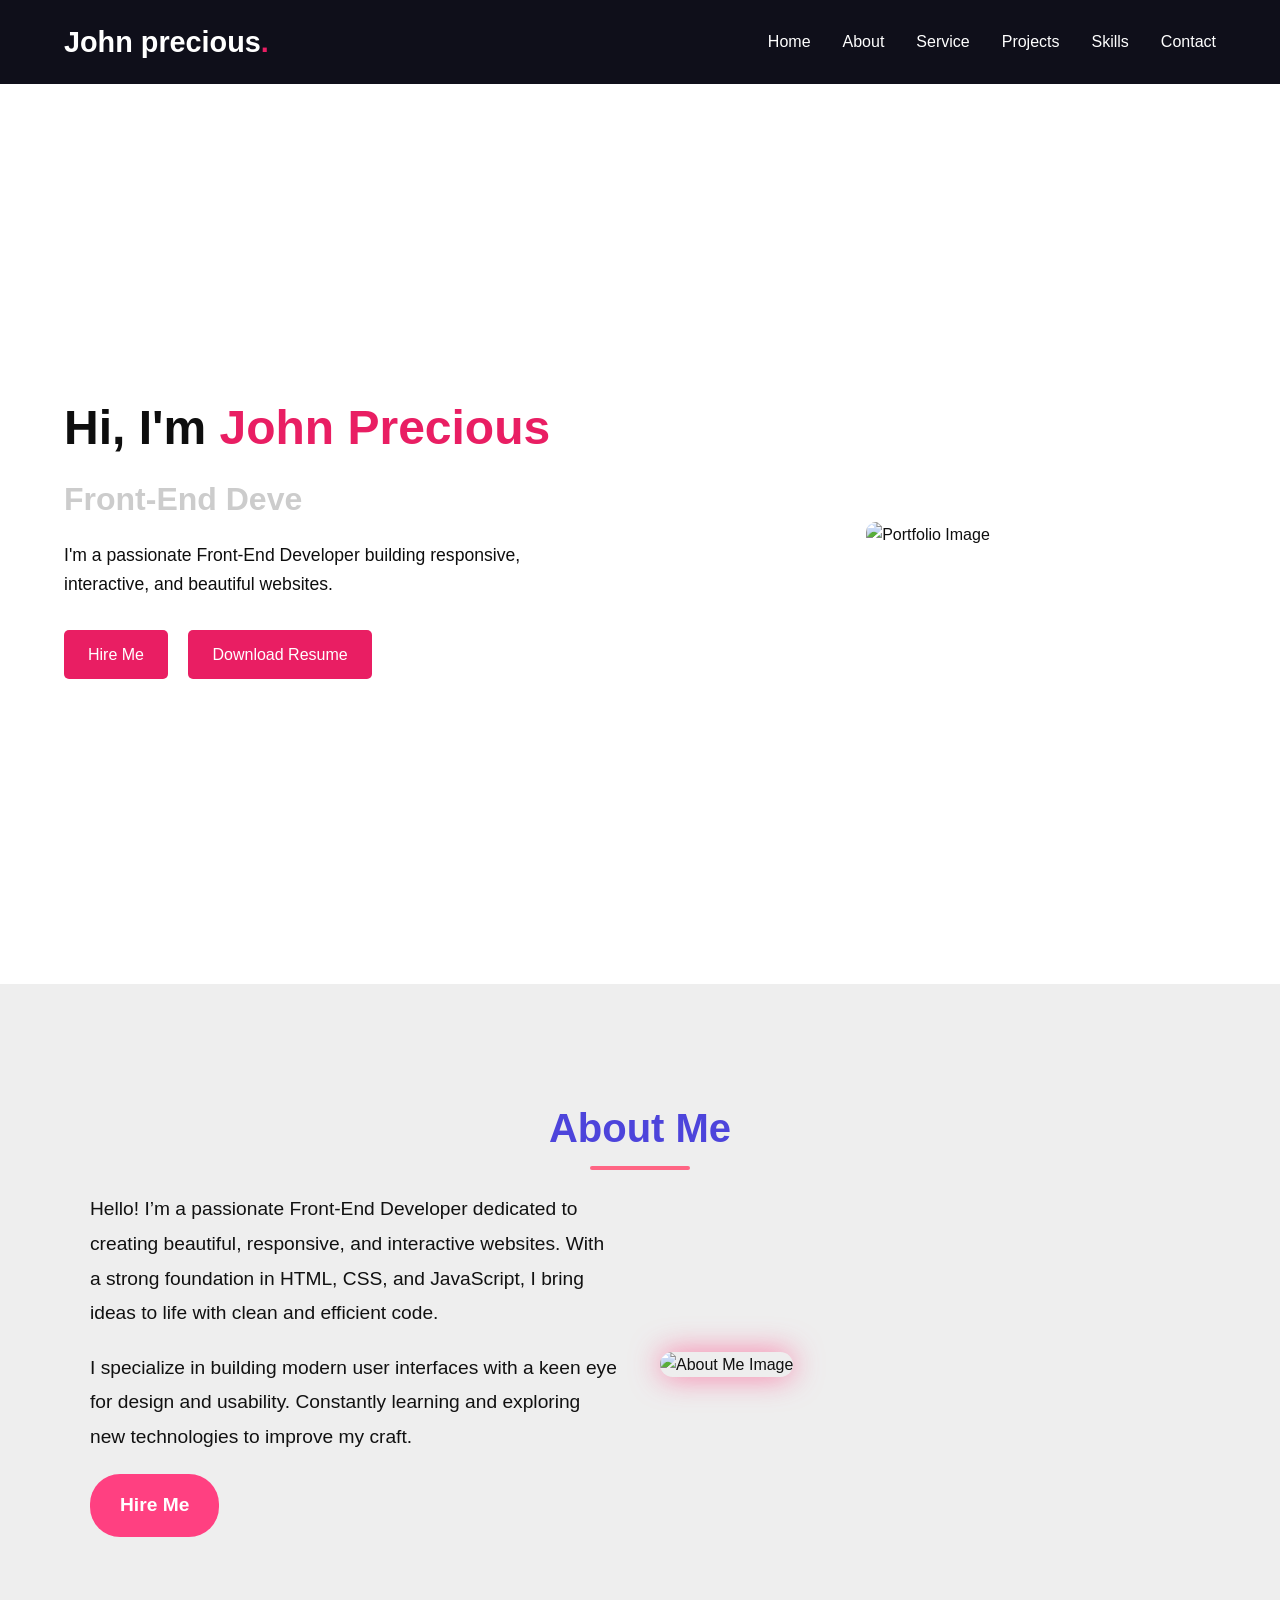
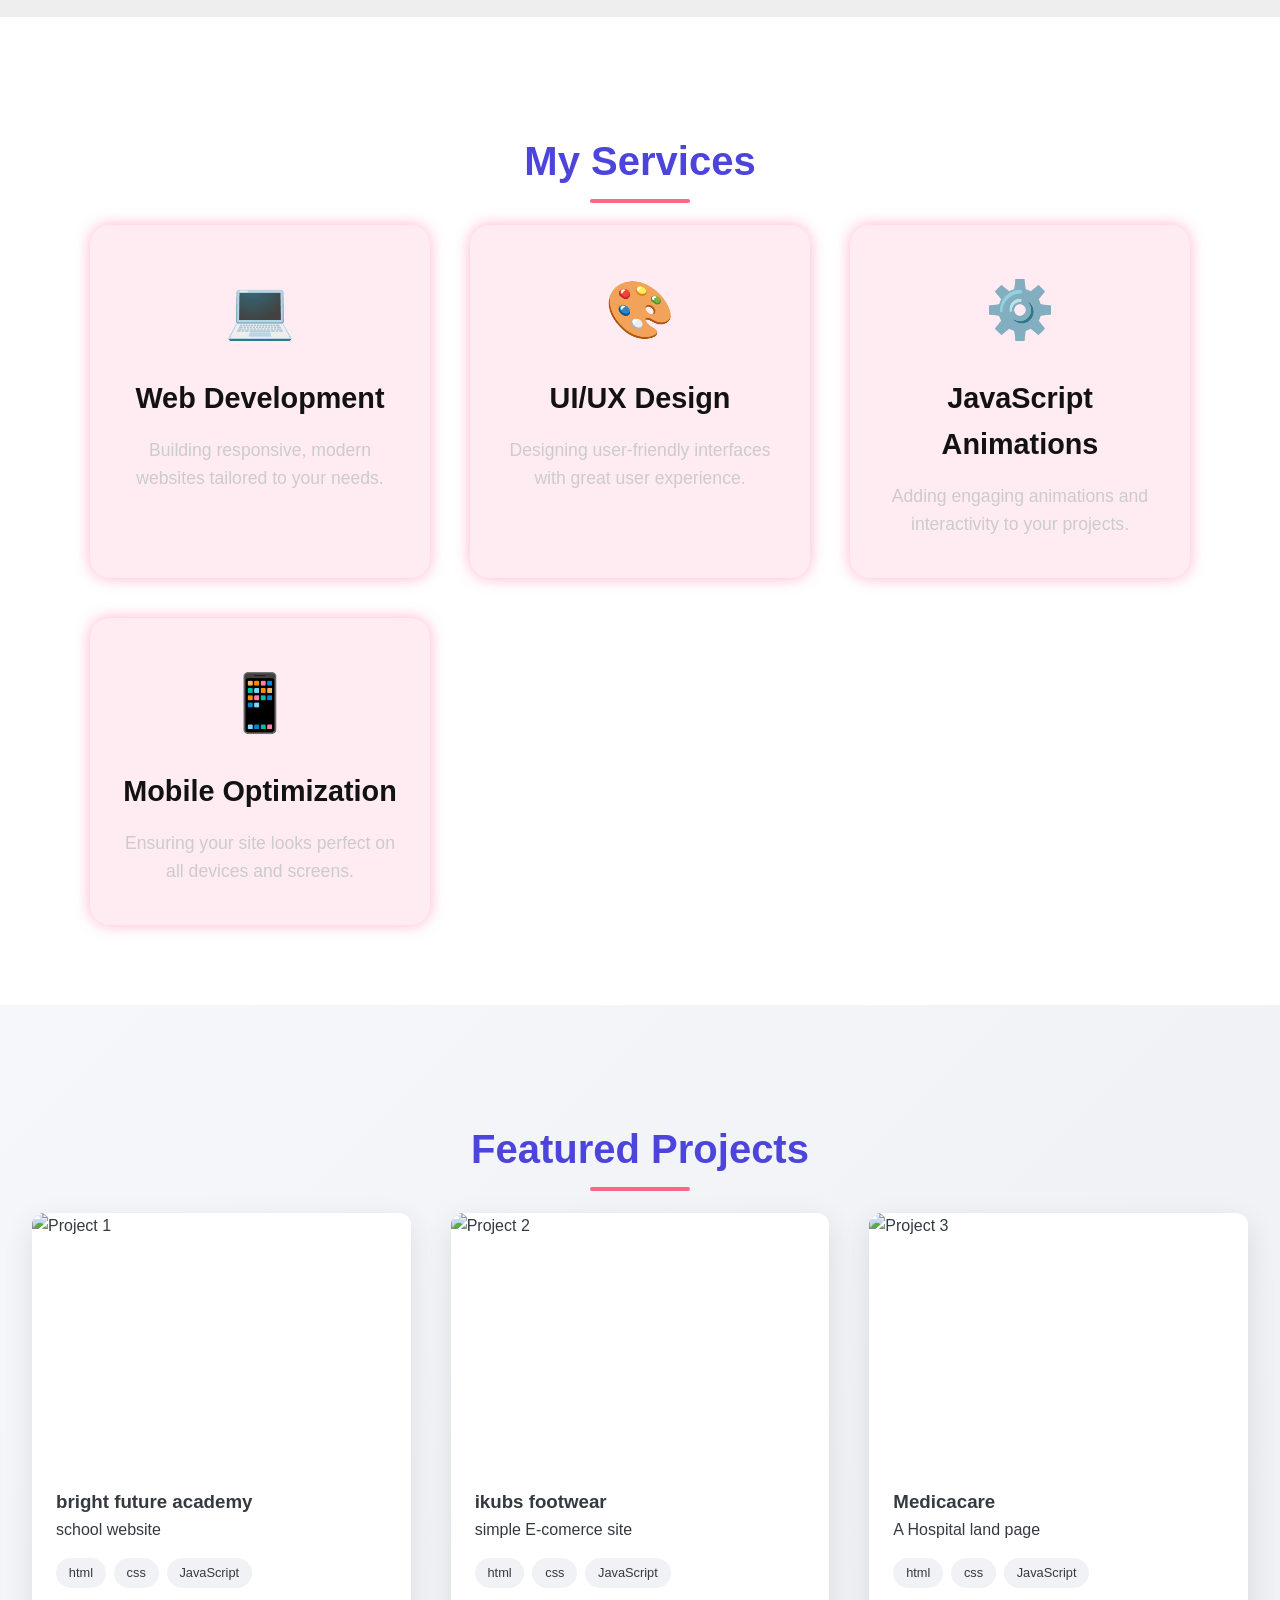
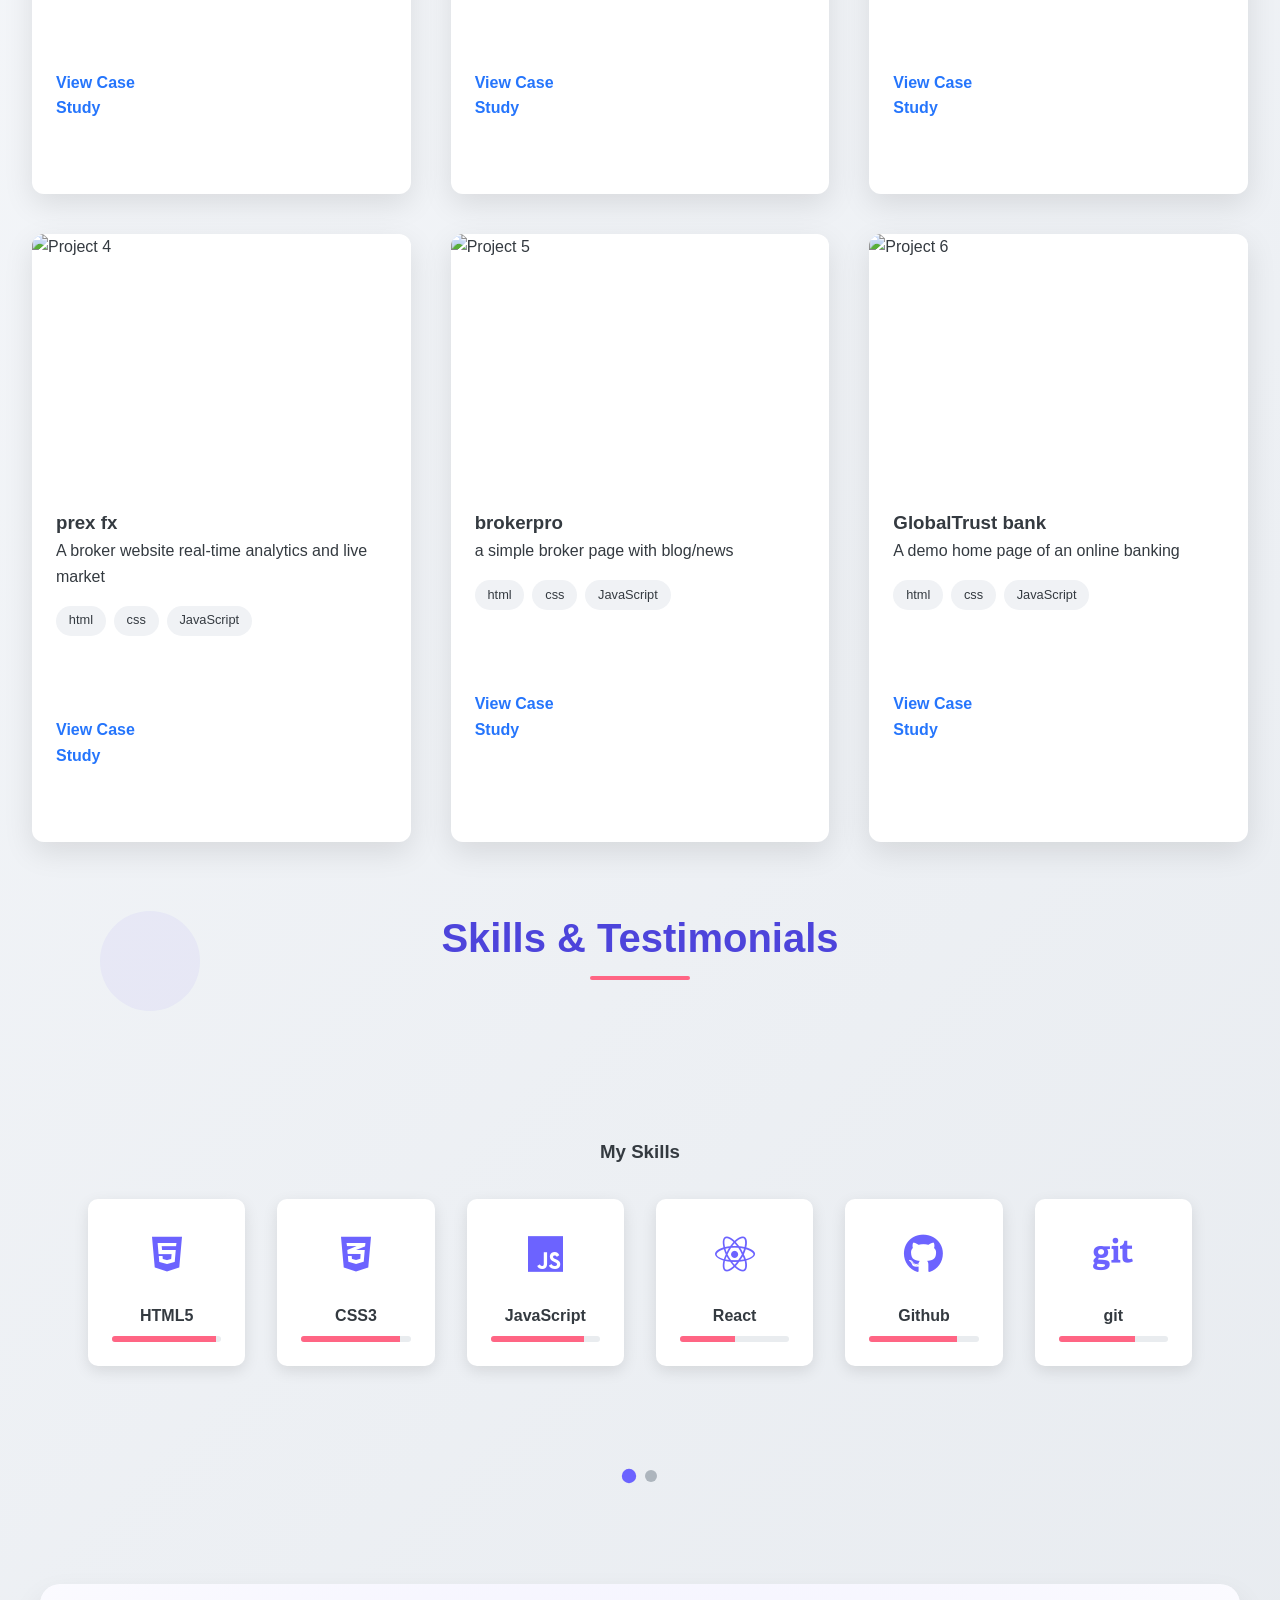
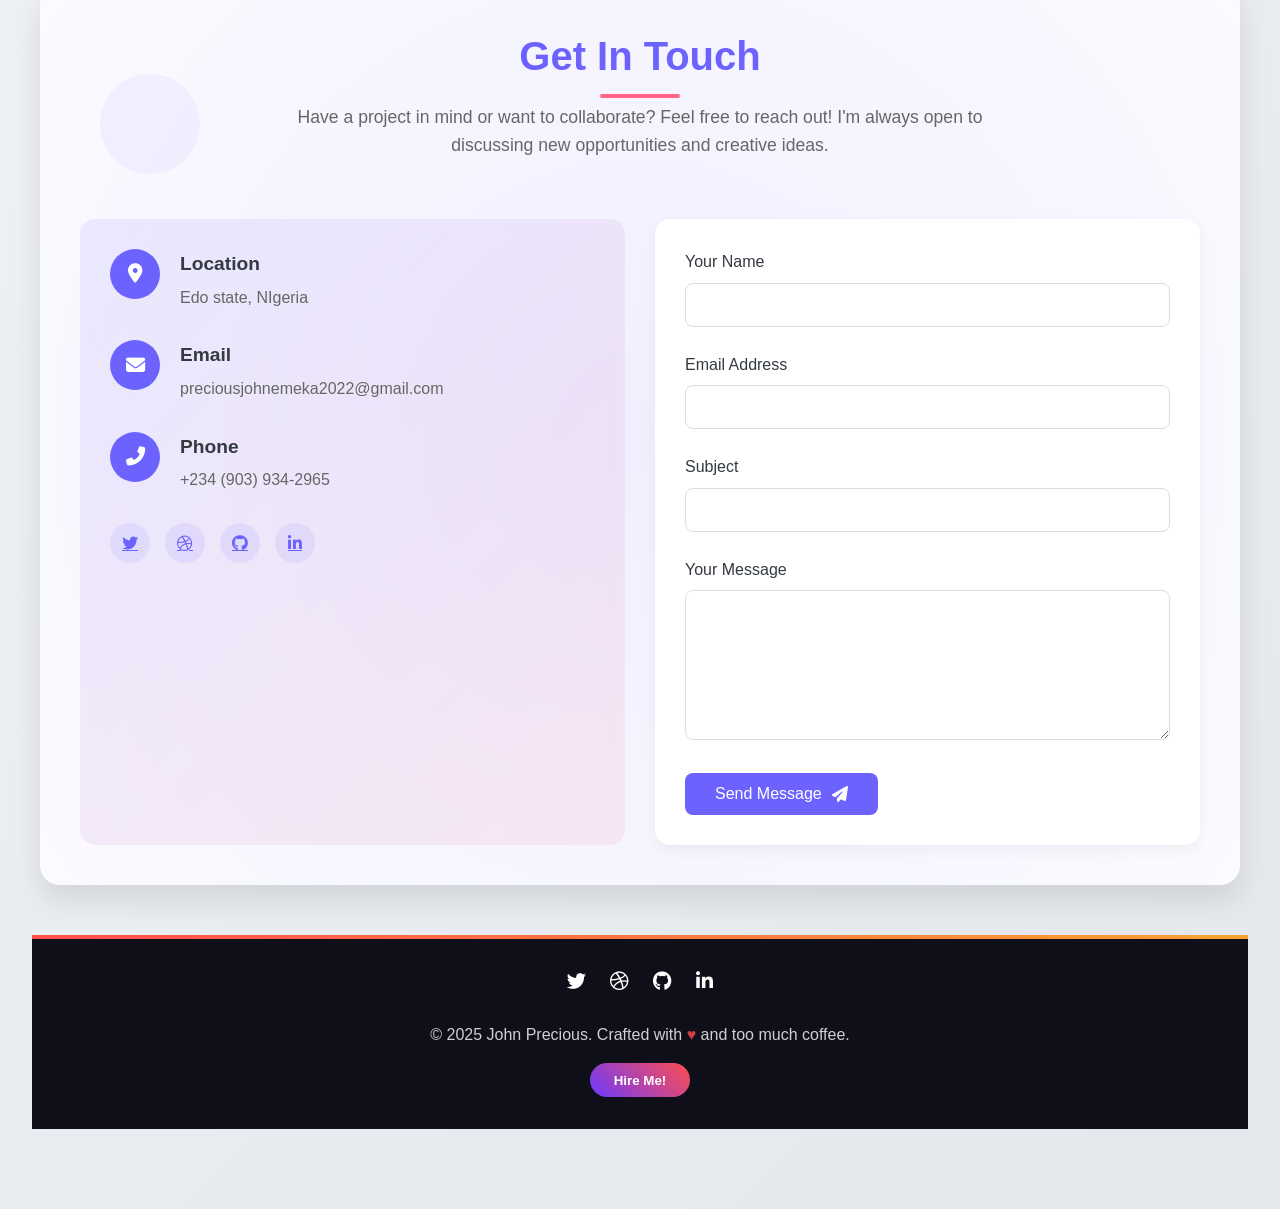
==== index.html @ 586becea "Changed the image" ====
<!DOCTYPE html>
<html lang="en">
<head>
    <script async src="https://pagead2.googlesyndication.com/pagead/js/adsbygoogle.js?client=ca-pub-4440878126579014"
     crossorigin="anonymous"></script>
    <meta charset="UTF-8">
    <meta name="viewport" content="width=device-width, initial-scale=1.0">
    <title>john precious</title>
    <link rel="stylesheet" href="style.css">
    <link
      rel="stylesheet"
      href="https://cdnjs.cloudflare.com/ajax/libs/font-awesome/6.4.0/css/all.min.css"/>
      
</head>
<body>
    <header>
  <nav class="navbar">
    <div class="logo">John precious<span>.</span></div>
    <ul class="nav-links" id="navLinks">
      <li><a href="#home">Home</a></li>
      <li><a href="#about">About</a></li>
      <li><a href="#services">Service</a></li>
      <li><a href="#project">Projects</a></li>
      <li><a href="#skills-testimonials">Skills</a></li>
      <li><a href="#contact-section">Contact</a></li>
    </ul>
    <div class="hamburger" onclick="toggleMenu()">
      <span></span><span></span><span></span>
    </div>
  </nav>

</header>
  
<!--home section-->
<section class="home" id="home">
    <div class="home-content">
      <h1>Hi, I'm <span>John Precious</span></h1>
      <h2><span id="typed-text"></span></h2>
      <p>
        I'm a passionate Front-End Developer building responsive, interactive, and beautiful websites.
      </p>
      <div class="home-buttons">
        <a href="#contact" class="btn">Hire Me</a>
        <a href="resume.pdf" class="btn" download>Download Resume</a>
      </div>
    </div>
    <div class="home-image">
      <img src="https://www.istockphoto.com/photo/computers-installing-the-new-program-gm1187065271-335167712?utm_source=unsplash&utm_medium=affiliate&utm_campaign=adp_photos_sponsored&utm_content=https%3A%2F%2Funsplash.com%2Fphotos%2Fturned-on-laptop-computer-BMnhuwFYr7w&utm_term=business%3A%3A%3A%3Af40fd080-d01a-487d-af5c-f2902a5270a2" alt="Portfolio Image">
    </div>
  </section>
  
<!--About section-->
<section id="about" class="about-section">
    <div class="container">
      <h2 class="section-title">About Me</h2>
      <div class="about-content">
        <div class="about-text">
          <p>
            Hello! I’m a passionate Front-End Developer dedicated to creating beautiful, responsive, and interactive websites. With a strong foundation in HTML, CSS, and JavaScript, I bring ideas to life with clean and efficient code.
          </p>
          <p>
            I specialize in building modern user interfaces with a keen eye for design and usability. Constantly learning and exploring new technologies to improve my craft.
          </p>
          <a href="#contact-section" class="btn btn-primary">Hire Me</a>
        </div>
        <div class="about-image">
          <img src="https://th.bing.com/th/id/OIP.d1aGcWWIAWfekBFDZ6SSvgHaE8?w=241&h=180&c=7&r=0&o=7&pid=1.7&rm=3" alt="About Me Image" />
        </div>
      </div>
    </div>
  </section>

  <!--service section-->
  <section id="services" class="services-section">
    <div class="container">
      <h2 class="section-title">My Services</h2>
      <div class="services-grid">
        <div class="service-card">
          <div class="service-icon">💻</div>
          <h3>Web Development</h3>
          <p>Building responsive, modern websites tailored to your needs.</p>
        </div>
        <div class="service-card">
          <div class="service-icon">🎨</div>
          <h3>UI/UX Design</h3>
          <p>Designing user-friendly interfaces with great user experience.</p>
        </div>
        <div class="service-card">
          <div class="service-icon">⚙️</div>
          <h3>JavaScript Animations</h3>
          <p>Adding engaging animations and interactivity to your projects.</p>
        </div>
        <div class="service-card">
          <div class="service-icon">📱</div>
          <h3>Mobile Optimization</h3>
          <p>Ensuring your site looks perfect on all devices and screens.</p>
        </div>
      </div>
    </div>
  </section>
  

  <!--projects section-->
  <section class="projects-section" id="project">
    <h2 class="section-title">Featured Projects</h2>
    <div class="projects-grid">
      
      <!-- Project 1 -->
      <div class="project-card">
        <div class="project-media">
          <video class="project-video" autoplay loop muted playsinline>
            <source src="" type="video/mp4">
          </video>
          <img class="project-image" src="../port build/prechy1.jpeg" alt="Project 1">
        </div>
        <div class="project-info">
          <h3>bright future academy</h3>
          <p class="project-description">school website</p>
          <div class="project-tags">
            <span>html</span>
            <span>css</span>
            <span>JavaScript</span>
          </div>
          <a href="https://brightfu.netlify.app/" class="project-link" aria-label="View Interactive Dashboard project">
            <span>View Case Study</span>
            <svg><!-- arrow icon --></svg>
          </a>
        </div>
      </div>
      
      <!-- Project 2 -->
      <div class="project-card">
        <div class="project-media">
          <video class="project-video" autoplay loop muted playsinline>
            <source src="" type="video/mp4">
          </video>
          <img class="project-image" src="../port build/prechy2.jpeg" alt="Project 2">
        </div>
        <div class="project-info">
          <h3>ikubs footwear</h3>
          <p class="project-description">simple E-comerce site</p>
          <div class="project-tags">
            <span>html</span>
            <span>css</span>
            <span>JavaScript</span>
          </div>
          <a href="https://ikubs.netlify.app/" class="project-link" aria-label="View Interactive Dashboard project">
            <span>View Case Study</span>
            <svg><!-- arrow icon --></svg>
          </a>
        </div>
            </div>
      

             <!-- Project 3 -->
      <div class="project-card">
        <div class="project-media">
          <video class="project-video" autoplay loop muted playsinline>
            <source src="" type="video/mp4">
          </video>
          <img class="project-image" src="../port build/prechy3.jpeg" alt="Project 3">
        </div>
        <div class="project-info">
          <h3>Medicacare</h3>
          <p class="project-description">A Hospital land page</p>
          <div class="project-tags">
            <span>html</span>
            <span>css</span>
            <span>JavaScript</span>
          </div>
          <a href="https://medicacar.netlify.app/" class="project-link" aria-label="View Interactive Dashboard project">
            <span>View Case Study</span>
            <svg><!-- arrow icon --></svg>
          </a>
        </div>
      </div>

       <!-- Project 4 -->
       <div class="project-card">
        <div class="project-media">
          <video class="project-video" autoplay loop muted playsinline>
            <source src="" type="video/mp4">
          </video>
          <img class="project-image" src="../port build/prechy4.jpeg" alt="Project 4">
        </div>
        <div class="project-info">
          <h3>prex fx</h3>
          <p class="project-description">A broker website real-time analytics and live market</p>
          <div class="project-tags">
            <span>html</span>
            <span>css</span>
            <span>JavaScript</span>
          </div>
          <a href="https://brilliant-cuchufli-9e2c0d.netlify.app/" class="project-link" aria-label="View Interactive Dashboard project">
            <span>View Case Study</span>
            <svg><!-- arrow icon --></svg>
          </a>
        </div>
      </div>
      
       <!-- Project 5 -->
       <div class="project-card">
        <div class="project-media">
          <video class="project-video" autoplay loop muted playsinline>
            <source src="" type="video/mp4">
          </video>
          <img class="project-image" src="../port build/prechy5.jpeg" alt="Project 5">
        </div>
        <div class="project-info">
          <h3>brokerpro</h3>
          <p class="project-description">a simple broker page with blog/news</p>
          <div class="project-tags">
            <span>html</span>
            <span>css</span>
            <span>JavaScript</span>
          </div>
          <a href="https://brokerpro.netlify.app/" class="project-link" aria-label="View Interactive Dashboard project">
            <span>View Case Study</span>
            <svg><!-- arrow icon --></svg>
          </a>
        </div>
      </div>
      
       <!-- Project 6 -->
       <div class="project-card">
        <div class="project-media">
          <video class="project-video" autoplay loop muted playsinline>
            <source src="" type="video/mp4">
          </video>
          <img class="project-image" src="../port build/prechy6.jpeg "alt="Project 6">
        </div>
        <div class="project-info">
          <h3>GlobalTrust bank</h3>
          <p class="project-description">A demo home page of an online banking</p>
          <div class="project-tags">
            <span>html</span>
            <span>css</span>
            <span>JavaScript</span>
          </div>
          <a href="https://venerable-kringle-27aba1.netlify.app/" class="project-link" aria-label="View Interactive Dashboard project">
            <span>View Case Study</span>
            <svg><!-- arrow icon --></svg>
          </a>
        </div>
      </div>
      
    </div>
    

    <!--skills/ testimonies section-->
    <section class="skills-testimonials" id="skills-testimonials">
      <div class="floating-element circle" style="top: 10%; left: 5%;"></div>
      <h2 class="section-title">Skills & Testimonials</h2>

      <div class="carousel-container">
        <div class="carousel-track">
          <!-- Skills Slide -->
          <div class="carousel-slide skills-slide">
            <h3>My Skills</h3>
            <div class="skills-grid">
              <div class="skill-item">
                <div class="skill-icon">
                  <i class="fab fa-html5"></i>
                </div>
                <h4 class="skill-name">HTML5</h4>
                <div class="skill-level">
                  <div class="skill-progress" data-level="95"></div>
                </div>
              </div>

              <div class="skill-item">
                <div class="skill-icon">
                  <i class="fab fa-css3-alt"></i>
                </div>
                <h4 class="skill-name">CSS3</h4>
                <div class="skill-level">
                  <div class="skill-progress" data-level="90"></div>
                </div>
              </div>

              <div class="skill-item">
                <div class="skill-icon">
                  <i class="fab fa-js"></i>
                </div>
                <h4 class="skill-name">JavaScript</h4>
                <div class="skill-level">
                  <div class="skill-progress" data-level="85"></div>
                </div>
              </div>


              <div class="skill-item">
                <div class="skill-icon">
                  <i class="fab fa-react"></i>
                </div>
                <h4 class="skill-name">React</h4>
                <div class="skill-level">
                  <div class="skill-progress" data-level="50"></div>
                </div>
              </div>

              <div class="skill-item">
                <div class="skill-icon">
                  <i class="fab fa-github"></i>
                </div>
                <h4 class="skill-name">Github</h4>
                <div class="skill-level">
                  <div class="skill-progress" data-level="80"></div>
                </div>
              </div>


              <div class="skill-item">
                <div class="skill-icon">
                  <i class="fab fa-git"></i>
                </div>
                <h4 class="skill-name">git</h4>
                <div class="skill-level">
                  <div class="skill-progress" data-level="70"></div>
                </div>
              </div>
            </div>
          </div>

          <!-- Testimonials Slide -->
          <div class="carousel-slide testimonials-slide">
            <h3>Client Testimonials</h3>
            <div class="testimonials-container">
              <div class="testimonial active">
                <div class="testimonial-rating">
                  <i class="fas fa-star"></i>
                  <i class="fas fa-star"></i>
                  <i class="fas fa-star"></i>
                  <i class="fas fa-star"></i>
                  <i class="fas fa-star"></i>
                </div>
                <p class="testimonial-text">
                  "Working with this developer was an absolute pleasure. They
                  delivered our project ahead of schedule and the quality
                  exceeded our expectations. Their attention to detail and
                  problem-solving skills are truly exceptional."
                </p>
                <div class="testimonial-author">
                  <img
                    src="https://randomuser.me/api/portraits/women/44.jpg"
                    alt="Sarah Johnson"
                    class="author-avatar"
                  />
                  <div class="author-info">
                    <h4>Sarah Johnson</h4>
                    <p>CEO, TechSolutions Inc.</p>
                  </div>
                </div>
              </div>

              <div class="testimonial">
                <div class="testimonial-rating">
                  <i class="fas fa-star"></i>
                  <i class="fas fa-star"></i>
                  <i class="fas fa-star"></i>
                  <i class="fas fa-star"></i>
                  <i class="fas fa-star-half-alt"></i>
                </div>
                <p class="testimonial-text">
                  "I've worked with many developers over the years, but few have
                  the combination of technical expertise and communication
                  skills like this professional. They transformed our vague
                  ideas into a beautiful, functional application."
                </p>
                <div class="testimonial-author">
                  <img
                    src="https://randomuser.me/api/portraits/men/32.jpg"
                    alt="Michael Chen"
                    class="author-avatar"
                  />
                  <div class="author-info">
                    <h4>Michael Chen</h4>
                    <p>Product Manager, InnovateCo</p>
                  </div>
                </div>
              </div>

              <div class="testimonial">
                <div class="testimonial-rating">
                  <i class="fas fa-star"></i>
                  <i class="fas fa-star"></i>
                  <i class="fas fa-star"></i>
                  <i class="fas fa-star"></i>
                  <i class="fas fa-star"></i>
                </div>
                <p class="testimonial-text">
                  "The website they built for us increased our conversion rate
                  by 40%! Not only is it visually stunning, but the performance
                  optimization is remarkable. We'll definitely be working with
                  them again on future projects."
                </p>
                <div class="testimonial-author">
                  <img
                    src="https://randomuser.me/api/portraits/women/68.jpg"
                    alt="Emma Rodriguez"
                    class="author-avatar"
                  />
                  <div class="author-info">
                    <h4>Emma Rodriguez</h4>
                    <p>Marketing Director, BrightIdeas</p>
                  </div>
                </div>
              </div>
            </div>

            <div class="testimonial-nav">
              <button class="testimonial-prev">
                <i class="fas fa-chevron-left"></i>
              </button>
              <button class="testimonial-next">
                <i class="fas fa-chevron-right"></i>
              </button>
            </div>
          </div>
        </div>

        <div class="carousel-nav">
          <div class="nav-dot active" data-slide="0"></div>
          <div class="nav-dot" data-slide="1"></div>
        </div>
      </div>
    </section>


    <!--contact section-->
    <section class="contact-section" id="contact-section">
      <!-- Decorative floating elements -->
      <div class="floating-element circle" style="top: 10%; left: 5%;"></div>
      <div class="floating-element triangle" style="bottom: 15%; right: 8%;"></div>
      
      <div class="section-header">
          <h2>Get In Touch</h2>
          <p>Have a project in mind or want to collaborate? Feel free to reach out! I'm always open to discussing new opportunities and creative ideas.</p>
      </div>
      
      <div class="contact-container">
          <div class="contact-info">
              <div class="info-box">
                  <div class="info-icon">
                      <i class="fas fa-map-marker-alt"></i>
                  </div>
                  <div class="info-details">
                      <h3>Location</h3>
                      <p>Edo state, NIgeria</p>
                  </div>
              </div>
              
              <div class="info-box">
                  <div class="info-icon">
                      <i class="fas fa-envelope"></i>
                  </div>
                  <div class="info-details">
                      <h3>Email</h3>
                      <a href="mailto:preciousjohnemeka2022@gmail.com">preciousjohnemeka2022@gmail.com</a>
                  </div>
              </div>
              
              <div class="info-box">
                  <div class="info-icon">
                      <i class="fas fa-phone-alt"></i>
                  </div>
                  <div class="info-details">
                      <h3>Phone</h3>
                      <a href="tel:+2349039342965">+234 (903) 934-2965</a>
                  </div>
              </div>
              
              <div class="social-links">
                  <a href="https://x.com/PreciousJo52290" aria-label="Twitter"><i class="fab fa-twitter"></i></a>
                  <a href="#" aria-label="Dribbble"><i class="fab fa-dribbble"></i></a>
                  <a href="https://github.com/john-precious" aria-label="Github"><i class="fab fa-github"></i></a>
                  <a href="www.linkedin.com/in/john-precious-235445289" aria-label="LinkedIn"><i class="fab fa-linkedin-in"></i></a>
              </div>
          </div>
          
          <div class="contact-form">
              <form id="contactForm">
                  <div class="form-group">
                      <label for="name">Your Name</label>
                      <input type="text" id="name" class="form-control" required>
                  </div>
                  
                  <div class="form-group">
                      <label for="email">Email Address</label>
                      <input type="email" id="email" class="form-control" required>
                  </div>
                  
                  <div class="form-group">
                      <label for="subject">Subject</label>
                      <input type="text" id="subject" class="form-control" required>
                  </div>
                  
                  <div class="form-group">
                      <label for="message">Your Message</label>
                      <textarea id="message" class="form-control" required></textarea>
                  </div>
                  
                  <button type="submit" class="submit-btn">
                      Send Message <i class="fas fa-paper-plane"></i>
                  </button>
              </form>
          </div>
      </div>
  </section>


<!--footer section-->
<footer class="portfolio-footer">
  <!-- Animated gradient border -->
  <div class="footer-border"></div>

  <div class="footer-content">
    <!-- Social Links -->
    <div class="footer-social">
      <a href="https://x.com/PreciousJo52290" class="social-icon" aria-label="Twitter"><i class="fab fa-twitter"></i></a>
      <a href="#" class="social-icon" aria-label="Dribbble"><i class="fab fa-dribbble"></i></a>
      <a href="https://github.com/john-precious" class="social-icon" aria-label="GitHub"><i class="fab fa-github"></i></a>
      <a href="www.linkedin.com/in/john-precious-235445289" class="social-icon" aria-label="LinkedIn"><i class="fab fa-linkedin-in"></i></a>
    </div>

    <!-- Copyright + Fun CTA -->
    <div class="footer-meta">
      <p>© 2025 John Precious. Crafted with <span class="heart">♥️</span> and too much coffee.</p>
      <button class="footer-cta">Hire Me!</button>
    </div>

    <!-- Back-to-top arrow (animated) -->
    <a href="#top" class="back-to-top" aria-label="Back to top">
      <i class="fas fa-arrow-up"></i>
    </a>
  </div>
</footer>

<script src="script.js"></script>
</body>

</html>
---- style.css ----
* {
    margin: 0;
    padding: 0;
    box-sizing: border-box;
  }
  
  .navbar {
    display: flex;
    justify-content: space-between;
    align-items: center;
    padding: 1.2rem 5%;
    background: #0f0f1a;
    color: #fff;
    position: sticky;
    top: 0;
    z-index: 1000;
  }
  
  .logo {
    font-size: 1.8rem;
    font-weight: bold;
    color: #fff;
  }
  .logo span {
    color: #e91e63;
  }
  
  .nav-links {
    list-style: none;
    display: flex;
    gap: 2rem;
  }
  .nav-links a {
    text-decoration: none;
    color: #fff;
    font-weight: 500;
    position: relative;
  }
  .nav-links a::after {
    content: "";
    position: absolute;
    width: 0;
    height: 2px;
    background: #e91e63;
    left: 0;
    bottom: -5px;
    transition: 0.3s;
  }
  .nav-links a:hover::after {
    width: 100%;
  }
  
  .hamburger {
    display: none;
    flex-direction: column;
    gap: 6px;
    cursor: pointer;
  }
  .hamburger span {
    width: 25px;
    height: 3px;
    background: #fff;
    border-radius: 2px;
  }
  
  /* Responsive */
  @media (max-width: 768px) {
    .nav-links {
      position: absolute;
      top: 70px;
      left: -100%;
      background: #111;
      flex-direction: column;
      width: 100%;
      transition: 0.4s;
      padding: 1rem 0;
    }
    .nav-links.active {
      left: 0;
    }
    .hamburger {
      display: flex;
    }
  }
  

  /* styling the home section*/
  .home {
    display: flex;
    align-items: center;
    justify-content: space-between;
    padding: 4rem 5%;
    min-height: 100vh;
    background: #fff;
    color: #0e0e0e;
    flex-wrap: wrap;
  }
  
  .home-content {
    flex: 1;
    animation: slideIn 1.5s ease;
  }
  
  .home-content h1 {
    font-size: 3rem;
    margin-bottom: 0.5rem;
  }
  .home-content h1 span {
    color: #e91e63;
  }
  
  .home-content h2 {
    font-size: 2rem;
    color: #ccc;
   margin-bottom: 1rem;
  }
  
  .home-content p {
    max-width: 500px;
    font-size: 1.1rem;
    line-height: 1.6;
  }
  
  .home-buttons {
    margin-top: 2rem;
  }
  .btn {
    display: inline-block;
    margin-right: 1rem;
    background: #e91e63;
    color: #fff;
    padding: 0.75rem 1.5rem;
    text-decoration: none;
    border-radius: 5px;
    transition: background 0.3s;
  }
  .btn:hover {
    background: #c2185b;
  }
  
  .home-image {
    flex: 1;
    text-align: center;
  }
  .home-image img {
    max-width: 100%;
    height: auto;
    border-radius: 10px;
    animation: bounce 3s infinite;
  }
  
  /* Animations */
  @keyframes bounce {
    0%, 100% { transform: translateY(0); }
    50% { transform: translateY(-10px); }
  }
  
  @keyframes slideIn {
    0% { transform: translateX(-50px); opacity: 0; }
    100% { transform: translateX(0); opacity: 1; }
  }
  
  /* Responsive */
  @media (max-width: 768px) {
    .home {
      flex-direction: column;
      text-align: center;
    }
    .home-content h1 {
      font-size: 2.2rem;
    }
    .home-content h2 {
      font-size: 1.5rem;
    }
  }

  
  /*styling the about section*/
  /* About Section Styles */
.about-section {
    padding: 80px 20px;
    background: #eee;
    color: #111;
    font-family: 'Poppins', sans-serif;
  }
  
  .container {
    max-width: 1100px;
    margin: 0 auto;
  }
  
  .section-title {
    font-size: 3rem;
    font-weight: 700;
    text-align: center;
   margin-bottom: 50px;
    color: #ff4081;
    opacity: 0;
    animation: fadeInUp 1s forwards;
    animation-delay: 0.3s;
  }
  
  .about-content {
    display: flex;
    align-items: center;
    justify-content: space-between;
    gap: 40px;
    flex-wrap: wrap;
  }
  
  .about-text {
    flex: 1 1 400px;
    font-size: 1.2rem;
    line-height: 1.8;
    opacity: 0;
    animation: fadeInLeft 1s forwards;
    animation-delay: 0.6s;
  }
  
  .about-text p {
    margin-bottom: 20px;
  }
  
  .btn-primary {
    display: inline-block;
    padding: 14px 30px;
    background-color: #ff4081;
    color: white;
    border-radius: 30px;
    text-decoration: none;
    font-weight: 600;
    transition: background-color 0.3s ease;
  }
  
  .btn-primary:hover {
    background-color: #e73370;
  }
  
  .about-image {
    flex: 1 1 400px;
    opacity: 0;
    animation: fadeInRight 1s forwards;
    animation-delay: 0.6s;
  }
  
  .about-image img {
    width: 100%;
    border-radius: 20px;
    box-shadow: 0 0 30px #ff4081aa;
  }
  
  /* Animations */
  @keyframes fadeInUp {
    from {
      opacity: 0;
      transform: translateY(30px);
    }
    to {
      opacity: 1;
      transform: translateY(0);
    }
  }
  
  @keyframes fadeInLeft {
    from {
      opacity: 0;
      transform: translateX(-30px);
    }
    to {
      opacity: 1;
      transform: translateX(0);
    }
  }
  
  @keyframes fadeInRight {
    from {
      opacity: 0;
     transform: translateX(30px);
    }
    to {
      opacity: 1;
      transform: translateX(0);
    }
  }
  
  /* Responsive */
  @media (max-width: 768px) {
    .about-content {
      flex-direction: column;
      text-align: center;
    }
    .about-text, .about-image {
      animation-delay: 0.3s !important;
    }
  }

    /* Services Section Styles */
.services-section {
    padding: 80px 20px;
    background: #fff;
    color: #121212;
    font-family: 'Poppins', sans-serif;
  }
  
  .section-title {
   font-size: 3rem;
    font-weight: 700;
    text-align: center;
    margin-bottom: 60px;
    color: #ff4081;
    opacity: 0;
    animation: fadeInUp 1s forwards;
  }
  
  .services-grid {
    display: grid;
    grid-template-columns: repeat(auto-fit, minmax(280px, 1fr));
    gap: 40px;
    max-width: 1100px;
    margin: 0 auto;
  }
  
  .service-card {
    background: rgba(255, 64, 129, 0.1);
    border-radius: 20px;
    padding: 40px 30px;
    text-align: center;
    box-shadow: 0 0 15px #ff408166;
    cursor: pointer;
    transform: translateY(30px);
    opacity: 0;
    animation: fadeInUp 1s forwards;
    transition: transform 0.3s ease, box-shadow 0.3s ease;
  }
  
  .service-card:nth-child(1) {
    animation-delay: 0.3s;
  }
  .service-card:nth-child(2) {
    animation-delay: 0.5s;
  }
  .service-card:nth-child(3) {
    animation-delay: 0.7s;
  }
  .service-card:nth-child(4) {
    animation-delay: 0.9s;
  }
  
  .service-card:hover {
    transform: translateY(-10px);
    box-shadow: 0 8px 30px #ff4081cc;
  }
  
  .service-icon {
    font-size: 3.5rem;
    margin-bottom: 20px;
    color: #ff4081;
    transition: transform 0.3s ease;
  }
  
  .service-card:hover .service-icon {
    transform: scale(1.2) rotate(10deg);
  }
  
  .service-card h3 {
    font-size: 1.8rem;
    margin-bottom: 15px;
  }
  
  .service-card p {
    font-size: 1.1rem;
    color: #ccc;
    line-height: 1.6;
  }
  
  /* Animations */
   @keyframes fadeInUp {
    from {
      opacity: 0;
      transform: translateY(30px);
    }
    to {
      opacity: 1;
      transform: translateY(0);
    }
  }
  
  /* Responsive */
  @media (max-width: 600px) {
    .services-grid {
      grid-template-columns: 1fr;
    }
  }



    /* projects Section Styles */
    .projects-section {
        padding: 5rem 2rem;
        background: linear-gradient(135deg, #f5f7fa 0%, #e4e8ed 100%);
      }
      
      .section-title {
        text-align: center;
        font-size: 3rem;
        margin-bottom: 4rem;
        position: relative;
      }
      
      .section-title::after {
        content: '';
        position: absolute;
        bottom: -1rem;
        left: 50%;
        transform: translateX(-50%);
        width: 100px;
        height: 4px;
        background: linear-gradient(90deg, #6a11cb 0%, #2575fc 100%);
      }
      
      .projects-grid {
        display: grid;
        grid-template-columns: repeat(auto-fill, minmax(350px, 1fr));
        gap: 2.5rem;
        max-width: 1400px;
        margin: 0 auto;
      }
      
      .project-card {
        background: white;
        border-radius: 12px;
        overflow: hidden;
        box-shadow: 0 10px 30px rgba(0,0,0,0.1);
        transition: all 0.3s ease;
        position: relative;
      }
      
      .project-card:hover {
        transform: translateY(-10px);
        box-shadow: 0 15px 40px rgba(0,0,0,0.15);
      }
      
      .project-media {
        position: relative;
        height: 250px;
        overflow: hidden;
      }
      
      .project-video {
        position: absolute;
        top: 0;
        left: 0;
        width: 100%;
        height: 100%;
        object-fit: cover;
        opacity: 0;
        transition: opacity 0.5s ease;
      }
      
      .project-image {
        width: 100%;
        height: 100%;
        object-fit: cover;
        transition: opacity 0.5s ease;
      }
      
      .project-card:hover .project-video {
        opacity: 1;
      }
      
      .project-card:hover .project-image {
        opacity: 0;
      }
      
      .project-info {
        padding: 1.5rem;
      }
      
      .project-tags {
        display: flex;
        flex-wrap: wrap;
        gap: 0.5rem;
        margin: 1rem 0;
      }
      
      .project-tags span {
        background: #f0f2f5;
        padding: 0.3rem 0.8rem;
        border-radius: 20px;
        font-size: 0.8rem;
      }
      
      .project-link {
        display: inline-flex;
        align-items: center;
        color: #2575fc;
        font-weight: 600;
        text-decoration: none;
        margin-top: 1rem;
      }
      
      .project-link svg {
        margin-left: 0.5rem;
        transition: transform 0.3s ease;
      }
      
      .project-link:hover svg {
        transform: translateX(5px);
      }
      
      .view-all-container {
        text-align: center;
        margin-top: 4rem;
      }
      
      .view-all-button {
        display: inline-flex;
        align-items: center;
        padding: 1rem 2rem;
        background: linear-gradient(90deg, #6a11cb 0%, #2575fc 100%);
        color: white;
        border-radius: 50px;
        text-decoration: none;
        font-weight: 600;
        box-shadow: 0 4px 15px rgba(106, 17, 203, 0.3);
        transition: all 0.3s ease;
      }
      
      .view-all-button:hover {
        transform: translateY(-3px);
        box-shadow: 0 8px 25px rgba(106, 17, 203, 0.4);
      }
      
      /* Animation for cards when they enter viewport */
      @keyframes fadeInUp {
        from {
          opacity: 0;
          transform: translateY(20px);
        }
        to {
          opacity: 1;
          transform: translateY(0);
        }
      }
      
      .project-card {
        opacity: 0;
        animation: fadeInUp 0.6s ease forwards;
      }
      
      .project-card:nth-child(1) { animation-delay: 0.1s; }
      .project-card:nth-child(2) { animation-delay: 0.2s; }
      .project-card:nth-child(3) { animation-delay: 0.3s; }
      /* Continue for more cards */





      /*for styling the skills and testimonies*/
      :root {
        --primary-color: #4361ee;
        --secondary-color: #3f37c9;
        --accent-color: #4895ef;
        --light-color: #f8f9fa;
        --dark-color: #212529;
      }

      .section-title {
        text-align: center;
        margin: 2rem 0;
        font-size: 2.5rem;
        color: var(--secondary-color);
        position: relative;
      }

      .section-title::after {
        content: '';
        position: absolute;
        bottom: -10px;
        left: 50%;
        transform: translateX(-50%);
        width: 100px;
        height: 4px;
        background: var(--accent-color);
        border-radius: 2px;
      }

      .skills-testimonials {
        max-width: 1200px;
        margin: 0 auto;
        padding: 2rem;
        position: relative;
      }

      .carousel-container {
        position: relative;
        overflow: hidden;
        height: 500px;
      }

      .carousel-track {
        display: flex;
        position: relative;
        height: 100%;
        transition: transform 0.5s ease-in-out;
      }

      .carousel-slide {
        min-width: 100%;
        padding: 1rem;
        display: flex;
        flex-direction: column;
        justify-content: center;
      }

      /* Skills Slide */
      .skills-slide {
        align-items: center;
      }

      .skills-grid {
        display: grid;
        grid-template-columns: repeat(auto-fit, minmax(150px, 1fr));
        gap: 2rem;
        width: 100%;
        margin-top: 2rem;
      }

      .skill-item {
        background: white;
        border-radius: 10px;
        padding: 1.5rem;
        text-align: center;
        box-shadow: 0 5px 15px rgba(0, 0, 0, 0.1);
        transition: all 0.3s ease;
        transform: translateY(20px);
        opacity: 0;
      }

      .skill-item.animate {
        transform: translateY(0);
        opacity: 1;
      }

      .skill-item:hover {
        transform: translateY(-5px) !important;
        box-shadow: 0 10px 20px rgba(0, 0, 0, 0.15);
      }

      .skill-icon {
        font-size: 2.5rem;
        margin-bottom: 1rem;
        color: var(--primary-color);
      }

      .skill-name {
        font-weight: 600;
        margin-bottom: 0.5rem;
      }

      .skill-level {
        height: 6px;
        background: #e9ecef;
        border-radius: 3px;
        overflow: hidden;
      }

      .skill-progress {
        height: 100%;
        background: var(--accent-color);
        width: 0;
        transition: width 1.5s ease;
      }

      /* Testimonials Slide */
      .testimonials-slide {
        align-items: center;
      }

      .testimonials-container {
        display: flex;
        width: 100%;
        overflow: hidden;

        position: relative;
        height: 400px;
      }

      .testimonial {
        position: absolute;
        top: 0;
        left: 0;
        width: 100%;
        height: 100%;
        opacity: 0;
        transition: opacity 0.5s ease, transform 0.5s ease;
        padding: 2rem;
        background: white;
        border-radius: 10px;
        box-shadow: 0 5px 15px rgba(0, 0, 0, 0.1);
        display: flex;
        flex-direction: column;
        justify-content: center;
        align-items: center;
        text-align: center;
      }

      .testimonial.active {
        opacity: 1;
        transform: translateX(0);
      }

      .testimonial.prev {
        transform: translateX(-100%);
      }

      .testimonial.next {
        transform: translateX(100%);
      }

      .testimonial-text {
        font-size: 1.2rem;
        line-height: 1.6;
        margin-bottom: 1.5rem;
        font-style: italic;
        color: #555;
        max-width: 800px;
      }

      .testimonial-author {
        display: flex;
        align-items: center;
        margin-top: 1rem;
      }

      .author-avatar {
        width: 60px;
        height: 60px;
        border-radius: 50%;
        object-fit: cover;
        margin-right: 1rem;
        border: 3px solid var(--accent-color);
      }

      .author-info h4 {
        color: var(--secondary-color);
        margin-bottom: 0.2rem;
      }

      .author-info p {
        color: #6c757d;
        font-size: 0.9rem;
      }

      .testimonial-rating {
        color: #ffc107;
        font-size: 1.2rem;
        margin-bottom: 1rem;
      }

      /* Navigation */
      .carousel-nav {
        position: absolute;
        bottom: 20px;
        left: 50%;
        transform: translateX(-50%);
        display: flex;
        gap: 10px;
      }

      .nav-dot {
        width: 12px;
        height: 12px;
        border-radius: 50%;
        background: #adb5bd;
        cursor: pointer;
        transition: all 0.3s ease;
      }

      .nav-dot.active {
        background: var(--primary-color);
        transform: scale(1.2);
      }

      .testimonial-nav {
        display: flex;
        justify-content: center;
        margin-top: 1rem;
        gap: 1rem;
      }

      .testimonial-nav button {
        background: var(--primary-color);
        color: white;
        border: none;
        width: 40px;
        height: 40px;
        border-radius: 50%;
        cursor: pointer;
        display: flex;
        align-items: center;
        justify-content: center;
        font-size: 1.2rem;
        transition: all 0.3s ease;
      }

      .testimonial-nav button:hover {
        background: var(--secondary-color);
        transform: scale(1.1);
      }

      @media (max-width: 768px) {
        .skills-grid {
          grid-template-columns: repeat(auto-fit, minmax(120px, 1fr));
          gap: 1rem;
        }

        .skill-item {
          padding: 1rem;
        }

        .testimonial-text {
          font-size: 1rem;
        }
      }



      /* styling contact section*/
      :root {
        --primary-color: #6c63ff;
        --secondary-color: #4d44db;
        --accent-color: #ff6584;
        --light-color: #f8f9fa;
        --dark-color: #343a40;
        --transition: all 0.3s ease;
    }

    * {
        margin: 0;
        padding: 0;
        box-sizing: border-box;
        font-family: 'Segoe UI', Tahoma, Geneva, Verdana, sans-serif;
    }

    body {
        background-color: #f5f5f7;
        color: var(--dark-color);
        line-height: 1.6;
    }

    .contact-section {
        max-width: 1200px;
        margin: 50px auto;
        padding: 40px;
        background: white;
        border-radius: 20px;
        box-shadow: 0 15px 30px rgba(0, 0, 0, 0.1);
        overflow: hidden;
        position: relative;
    }

    .contact-section::before {
        content: '';
        position: absolute;
        top: -50%;
        left: -50%;
        width: 200%;
        height: 200%;
        background: radial-gradient(circle, rgba(108, 99, 255, 0.1) 0%, rgba(108, 99, 255, 0) 70%);
        animation: pulse 8s infinite alternate;
        z-index: 0;
    }

    @keyframes pulse {
        0% {
            transform: scale(0.8);
            opacity: 0.5;
        }
        100% {
            transform: scale(1.2);
            opacity: 0.8;
        }
    }

    .section-header {
        text-align: center;
        margin-bottom: 60px;
        position: relative;
        z-index: 1;
    }

    .section-header h2 {
        font-size: 2.5rem;
        margin-bottom: 15px;
        color: var(--primary-color);
        position: relative;
        display: inline-block;
    }

    .section-header h2::after {
        content: '';
        position: absolute;
        bottom: -10px;
        left: 50%;
        transform: translateX(-50%);
        width: 80px;
        height: 4px;
        background: var(--accent-color);
        border-radius: 2px;
    }

    .section-header p {
        font-size: 1.1rem;
        color: #666;
        max-width: 700px;
        margin: 0 auto;
    }

    .contact-container {
        display: flex;
        flex-wrap: wrap;
        gap: 30px;
        position: relative;
        z-index: 1;
    }

    .contact-info {
        flex: 1;
        min-width: 300px;
        padding: 30px;
        background: linear-gradient(135deg, rgba(108, 99, 255, 0.1) 0%, rgba(255, 101, 132, 0.1) 100%);
        border-radius: 15px;
        backdrop-filter: blur(5px);
        transition: var(--transition);
    }

    .contact-info:hover {
        transform: translateY(-5px);
        box-shadow: 0 10px 20px rgba(0, 0, 0, 0.1);
    }

    .info-box {
        display: flex;
        align-items: flex-start;
        margin-bottom: 30px;
        transition: var(--transition);
    }

    .info-box:hover {
        transform: translateX(5px);
    }

    .info-icon {
        width: 50px;
        height: 50px;
        background: var(--primary-color);
        color: white;
        display: flex;
        justify-content: center;
        align-items: center;
        border-radius: 50%;
        margin-right: 20px;
        font-size: 1.2rem;
        flex-shrink: 0;
        transition: var(--transition);
    }

    .info-box:hover .info-icon {
        background: var(--accent-color);
        transform: rotate(15deg);
    }

.info-details h3 {
        font-size: 1.2rem;
        margin-bottom: 5px;
        color: var(--dark-color);
    }

    .info-details p, .info-details a {
        color: #666;
        text-decoration: none;
        transition: var(--transition);
    }

    .info-details a:hover {
        color: var(--primary-color);
    }

    .social-links {
        display: flex;
        gap: 15px;
        margin-top: 20px;
    }

    .social-links a {
        width: 40px;
        height: 40px;
        background: rgba(108, 99, 255, 0.1);
        color: var(--primary-color);
        display: flex;
        justify-content: center;
        align-items: center;
        border-radius: 50%;
        transition: var(--transition);
    }

    .social-links a:hover {
        background: var(--primary-color);
        color: white;
        transform: translateY(-3px);
    }

    .contact-form {
        flex: 1;
        min-width: 300px;
        padding: 30px;
        background: white;
        border-radius: 15px;
        box-shadow: 0 5px 15px rgba(0, 0, 0, 0.05);
        transition: var(--transition);
    }

    .contact-form:hover {
        box-shadow: 0 10px 25px rgba(0, 0, 0, 0.1);
    }

    .form-group {
        margin-bottom: 25px;
        position: relative;
    }

    .form-group label {
        display: block;
        margin-bottom: 8px;
        font-weight: 500;
        color: var(--dark-color);
    }

    .form-control {
        width: 100%;
        padding: 12px 15px;
        border: 1px solid #ddd;
        border-radius: 8px;
        font-size: 1rem;
        transition: var(--transition);
    }

    .form-control:focus {
        border-color: var(--primary-color);
        box-shadow: 0 0 0 3px rgba(108, 99, 255, 0.2);
        outline: none;
    }

    textarea.form-control {
        min-height: 150px;
        resize: vertical;
    }

    .submit-btn {
        background: var(--primary-color);
        color: white;
        border: none;
        padding: 12px 30px;
        border-radius: 8px;
        cursor: pointer;
        font-size: 1rem;
        font-weight: 500;
        transition: var(--transition);
        display: inline-flex;
        align-items: center;
        gap: 10px;
    }

    .submit-btn:hover {
        background: var(--secondary-color);
        transform: translateY(-2px);
        box-shadow: 0 5px 15px rgba(108, 99, 255, 0.3);
    }

    .submit-btn i {
        transition: var(--transition);
    }

    .submit-btn:hover i {
        transform: translateX(3px);
    }

    /* Floating animation for decorative elements */
    .floating-element {
        position: absolute;
        opacity: 0.6;
        z-index: 0;
    }

    .circle {
        width: 100px;
        height: 100px;
        border-radius: 50%;
        background: rgba(108, 99, 255, 0.1);
        animation: float 6s ease-in-out infinite;
    }

    .triangle {
        width: 0;
        height: 0;
        border-left: 50px solid transparent;
        border-right: 50px solid transparent;
        border-bottom: 80px solid rgba(255, 101, 132, 0.1);
        animation: float 8s ease-in-out infinite 2s;
    }

    @keyframes float {
        0%, 100% {
            transform: translateY(0) rotate(0deg);
        }
        50% {
            transform: translateY(-20px) rotate(5deg);
        }
    }

/* Responsive adjustments */
    @media (max-width: 768px) {
        .contact-section {
            padding: 30px 20px;
            margin: 30px auto;
        }
        
        .section-header h2 {
            font-size: 2rem;
        }
        
        .contact-container {
            flex-direction: column;
        }
        
        .contact-info, .contact-form {
            min-width: 100%;
        }
    }




    /* styling the footer section*/
    /* Base Styles */
.portfolio-footer {
  position: relative;
  background: #0f0f1a;
  color: #fff;
  padding: 2rem 0;
  overflow: hidden;
  font-family: 'Inter', sans-serif;
}

/* Animated Gradient Border */
.footer-border {
  position: absolute;
  top: 0;
  left: 0;
  width: 100%;
  height: 4px;
  background: linear-gradient(90deg, #ff4d4d, #f9cb28, #6e3aff);
  background-size: 300% 300%;
  animation: gradientShift 6s ease infinite;
}

@keyframes gradientShift {
  0% { background-position: 0% 50%; }
  50% { background-position: 100% 50%; }
  100% { background-position: 0% 50%; }
}

/* Footer Content Layout */
.footer-content {
  max-width: 1200px;
  margin: 0 auto;
  display: flex;
  flex-direction: column;
  align-items: center;
  gap: 1.5rem;
}

/* Social Icons */
.footer-social {
  display: flex;
  gap: 1.5rem;
}

.social-icon {
  color: #fff;
  font-size: 1.2rem;
  transition: transform 0.3s, color 0.3s;
}

.social-icon:hover {
  transform: translateY(-3px);
  color: #6e3aff; /* Purple accent */
}

/* Copyright & CTA */
.footer-meta {
  text-align: center;
}

.footer-meta p {
  margin: 0;
  opacity: 0.8;
}

.heart {
  color: #ff4d4d;
  animation: pulse 1.5s infinite;
}

@keyframes pulse {
  0% { transform: scale(1); }
  50% { transform: scale(1.3); }
  100% { transform: scale(1); }
}

.footer-cta {
  margin-top: 1rem;
  background: linear-gradient(45deg, #6e3aff, #ff4d4d);
  color: white;
  border: none;
  padding: 0.6rem 1.5rem;
  border-radius: 50px;
  cursor: pointer;
  font-weight: bold;
  transition: transform 0.3s, box-shadow 0.3s;
}

.footer-cta:hover {
  transform: translateY(-2px);
  box-shadow: 0 5px 15px rgba(110, 58, 255, 0.4);
}

/* Back-to-Top Arrow */
.back-to-top {
  position: fixed;
  bottom: 2rem;
  right: 2rem;
  background: rgba(255, 255, 255, 0.1);
  backdrop-filter: blur(10px);
  width: 40px;
  height: 40px;
  border-radius: 50%;
  display: grid;
  place-items: center;
  color: white;
  text-decoration: none;
  opacity: 0;
  transition: opacity 0.3s, transform 0.3s;
}

.back-to-top.visible {
  opacity: 1;
}

.back-to-top:hover {
  transform: translateY(-5px);
  background: #6e3aff;
}
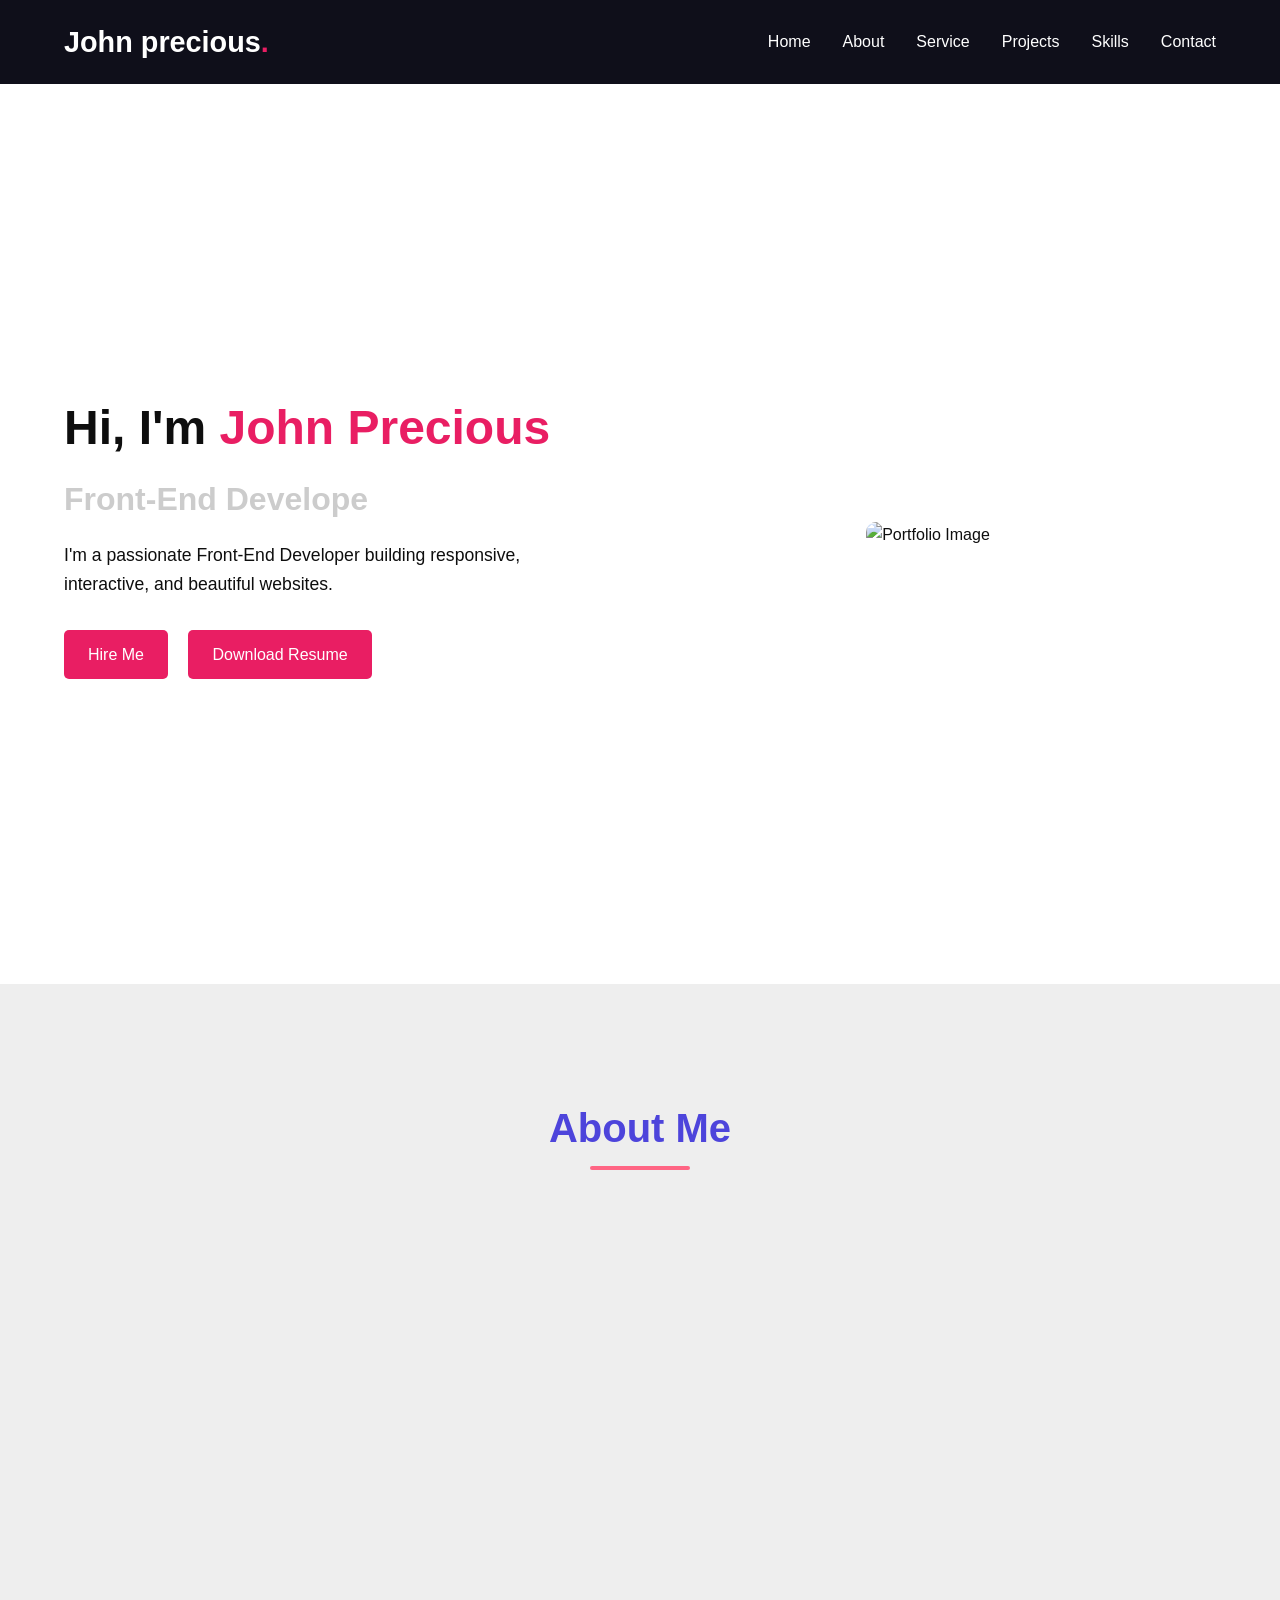
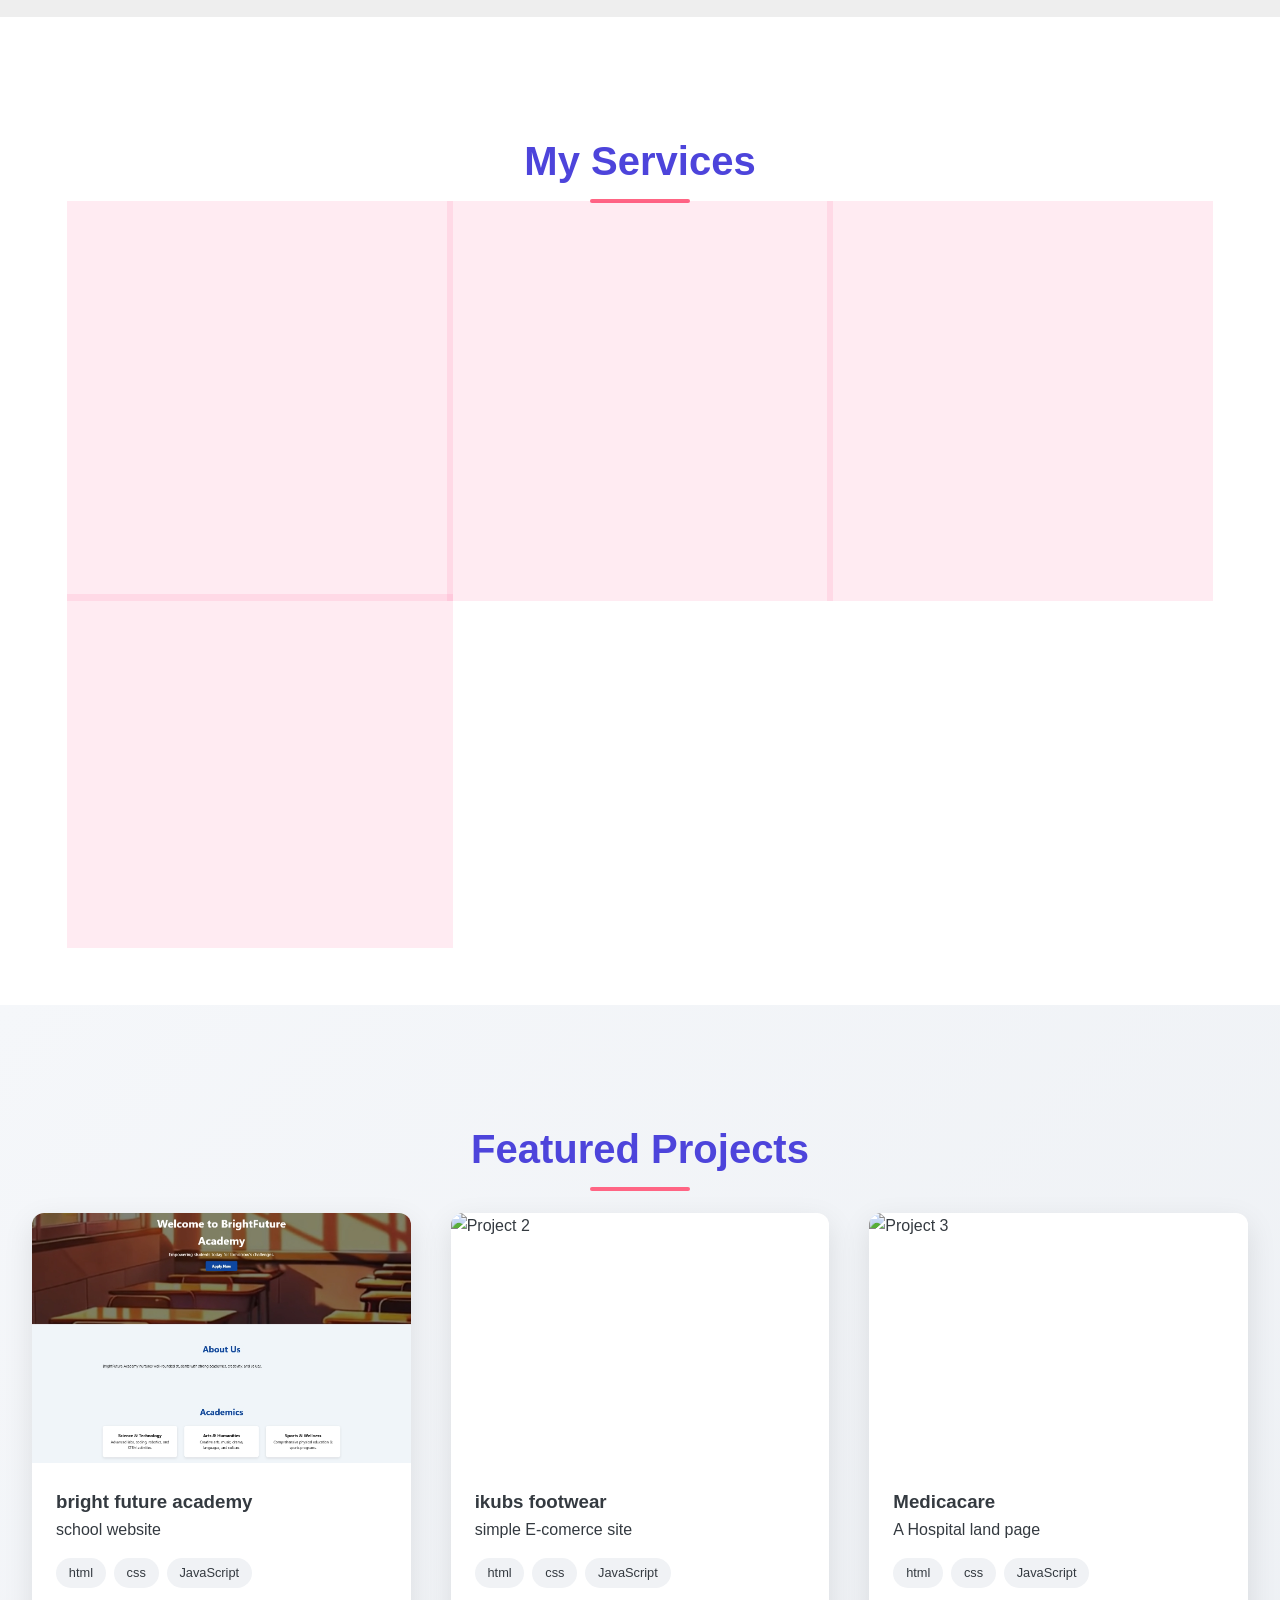
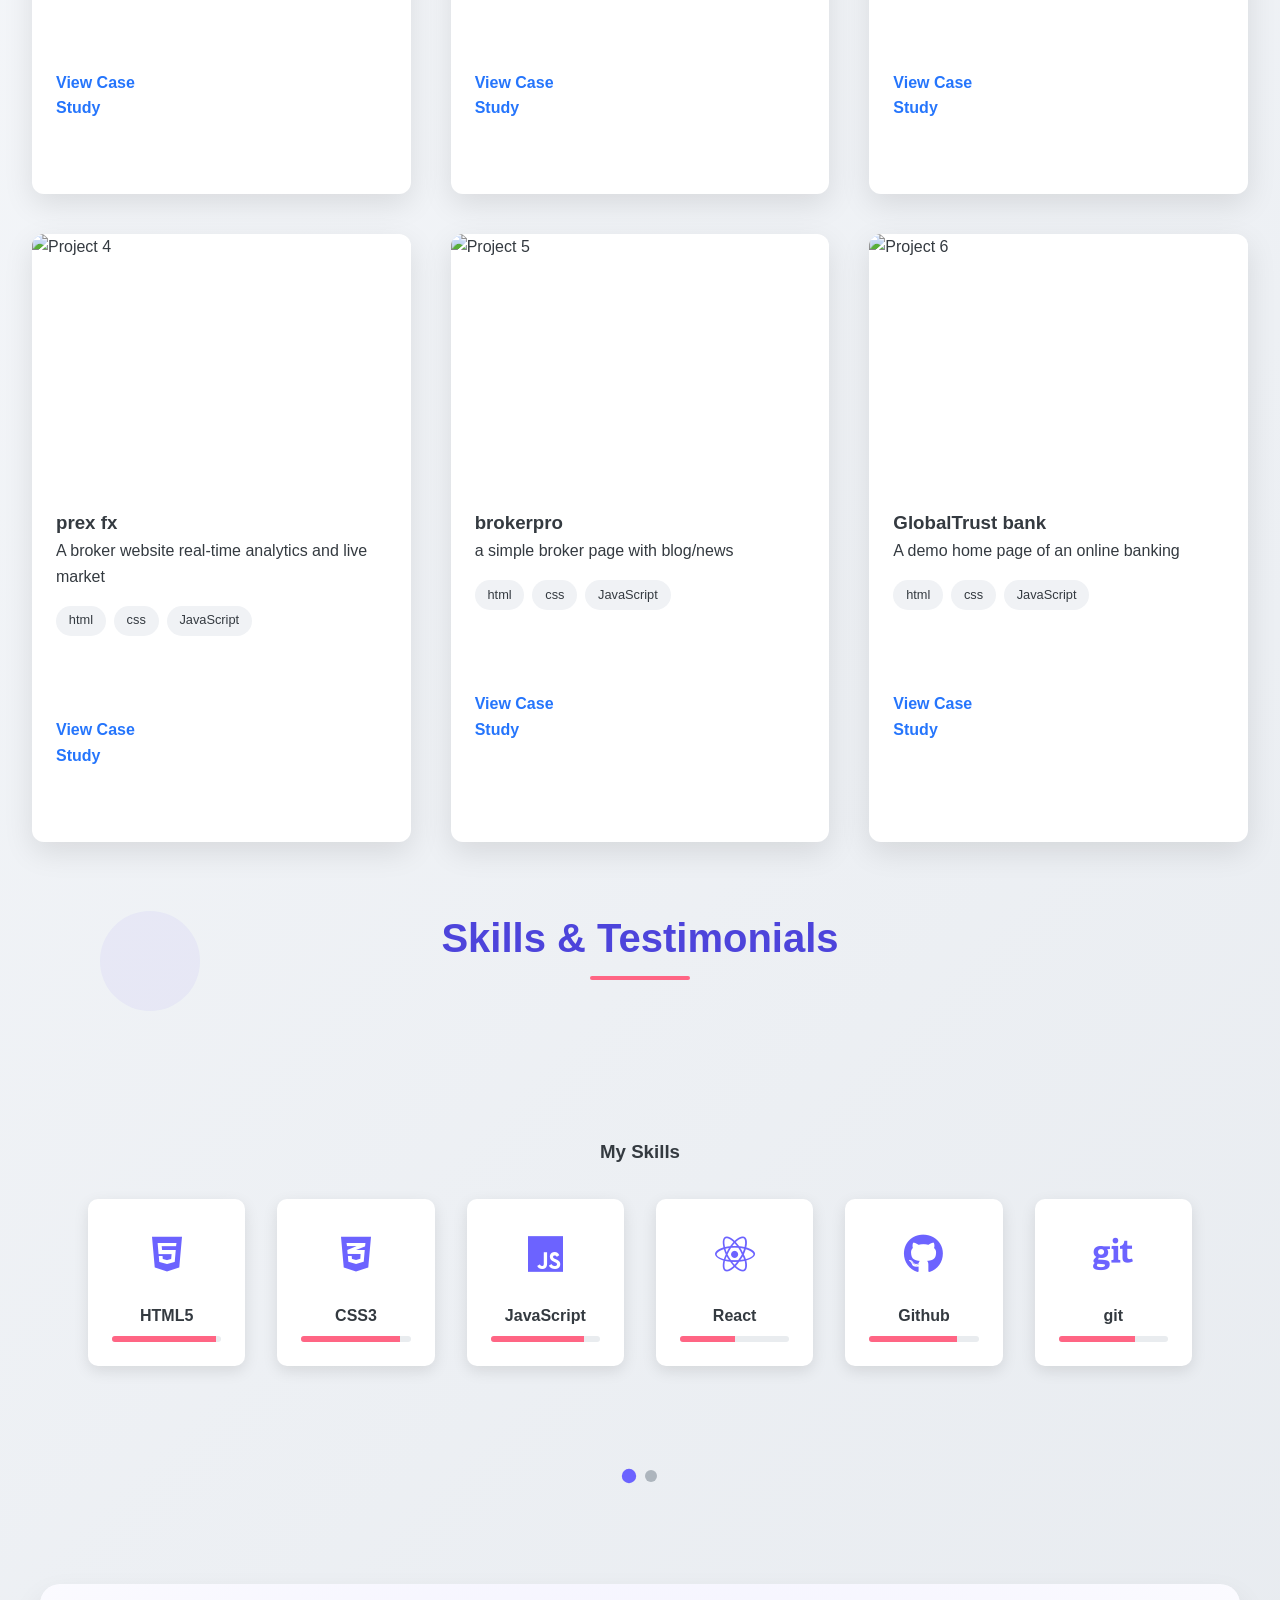
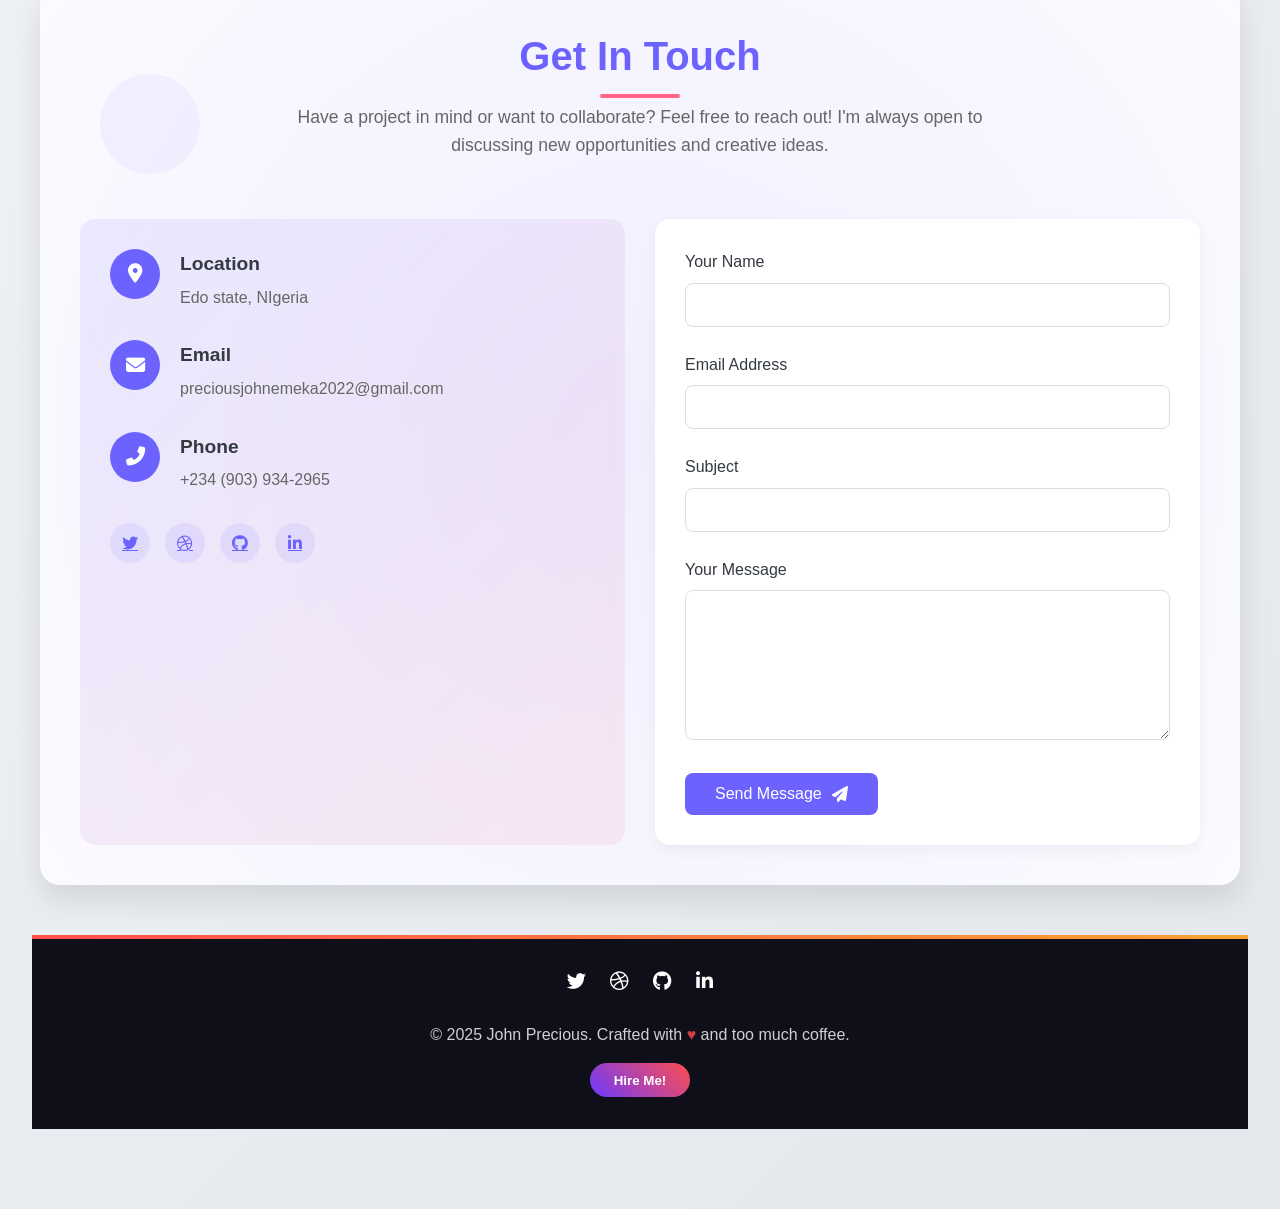
==== commit 753e8fc1: "Just added one more tag" ====
--- a/index.html
+++ b/index.html
@@ -111,7 +111,7 @@
           <video class="project-video" autoplay loop muted playsinline>
             <source src="" type="video/mp4">
           </video>
-          <img class="project-image" src="../port build/prechy1.jpeg" alt="Project 1">
+          <img class="project-image" src="../prechy1.jpeg" alt="Project 1">
         </div>
         <div class="project-info">
           <h3>bright future academy</h3>
@@ -543,3 +543,4 @@
 
 
 
+
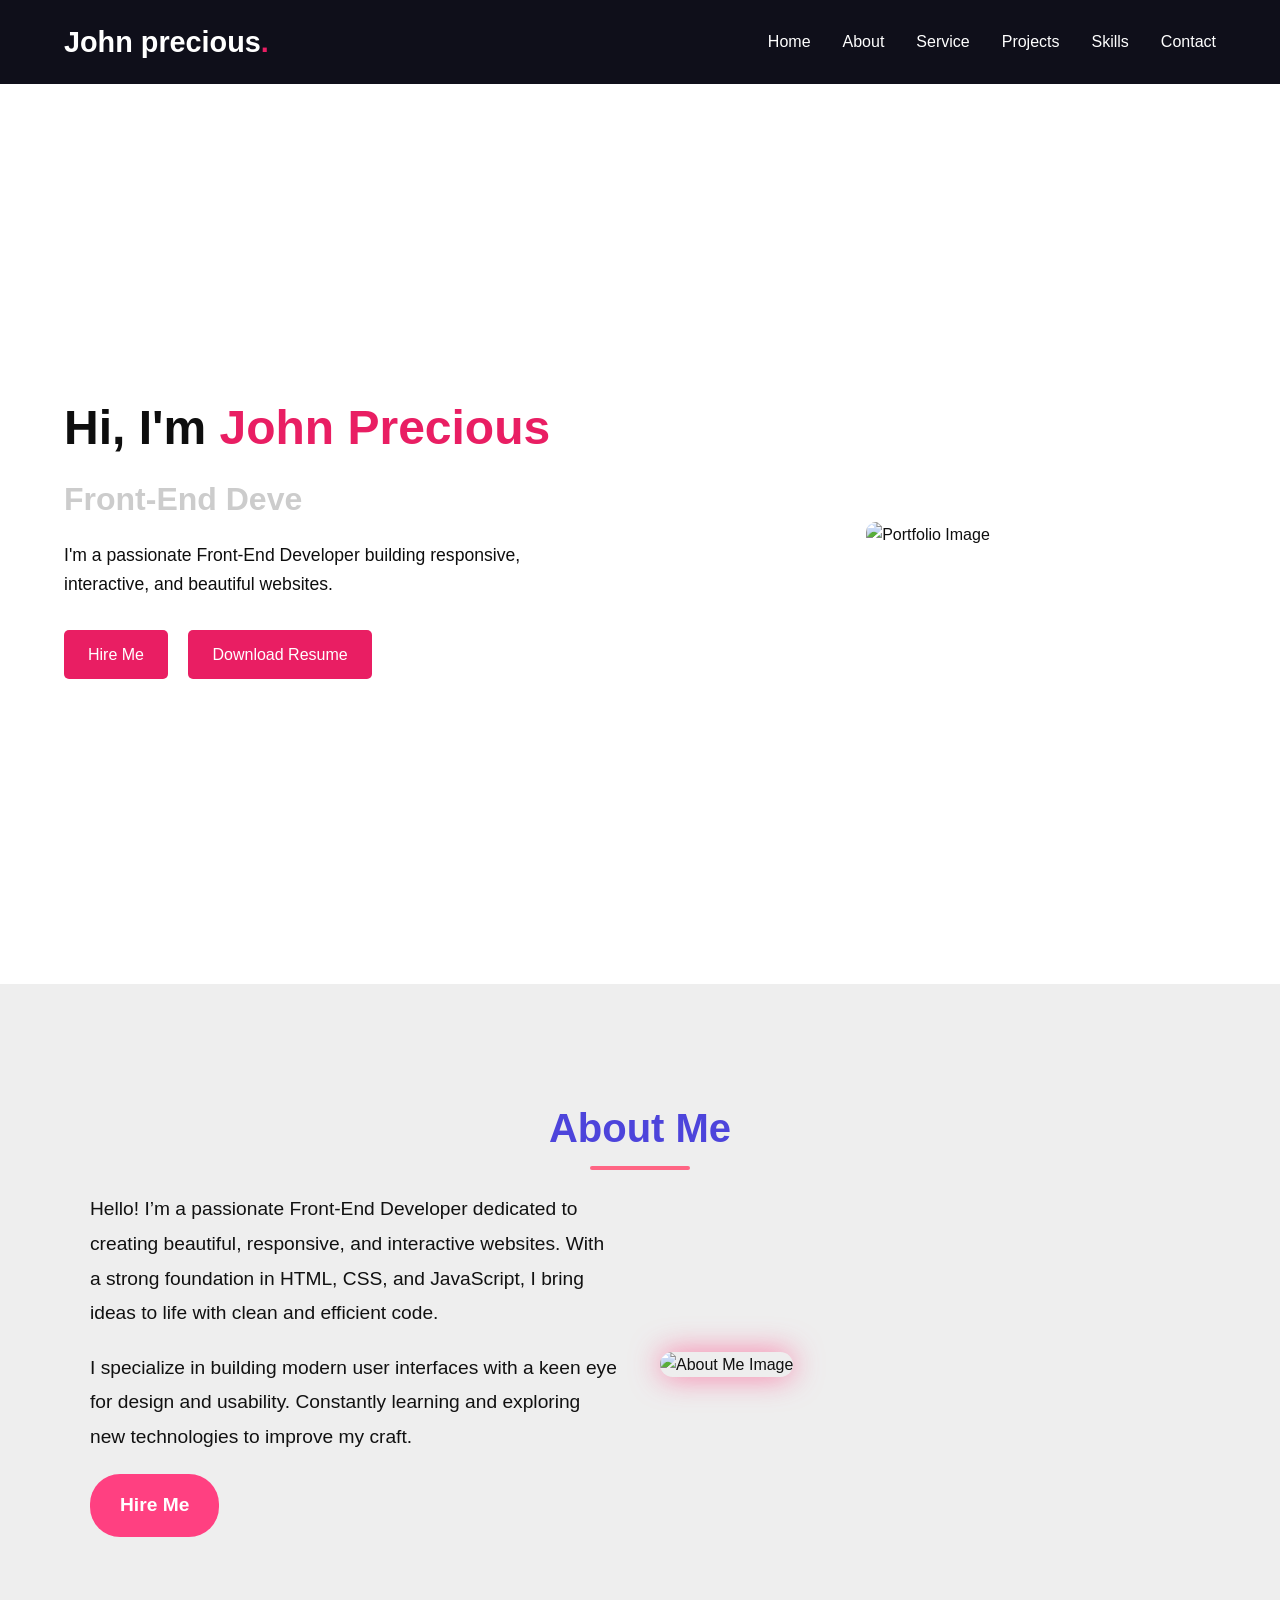
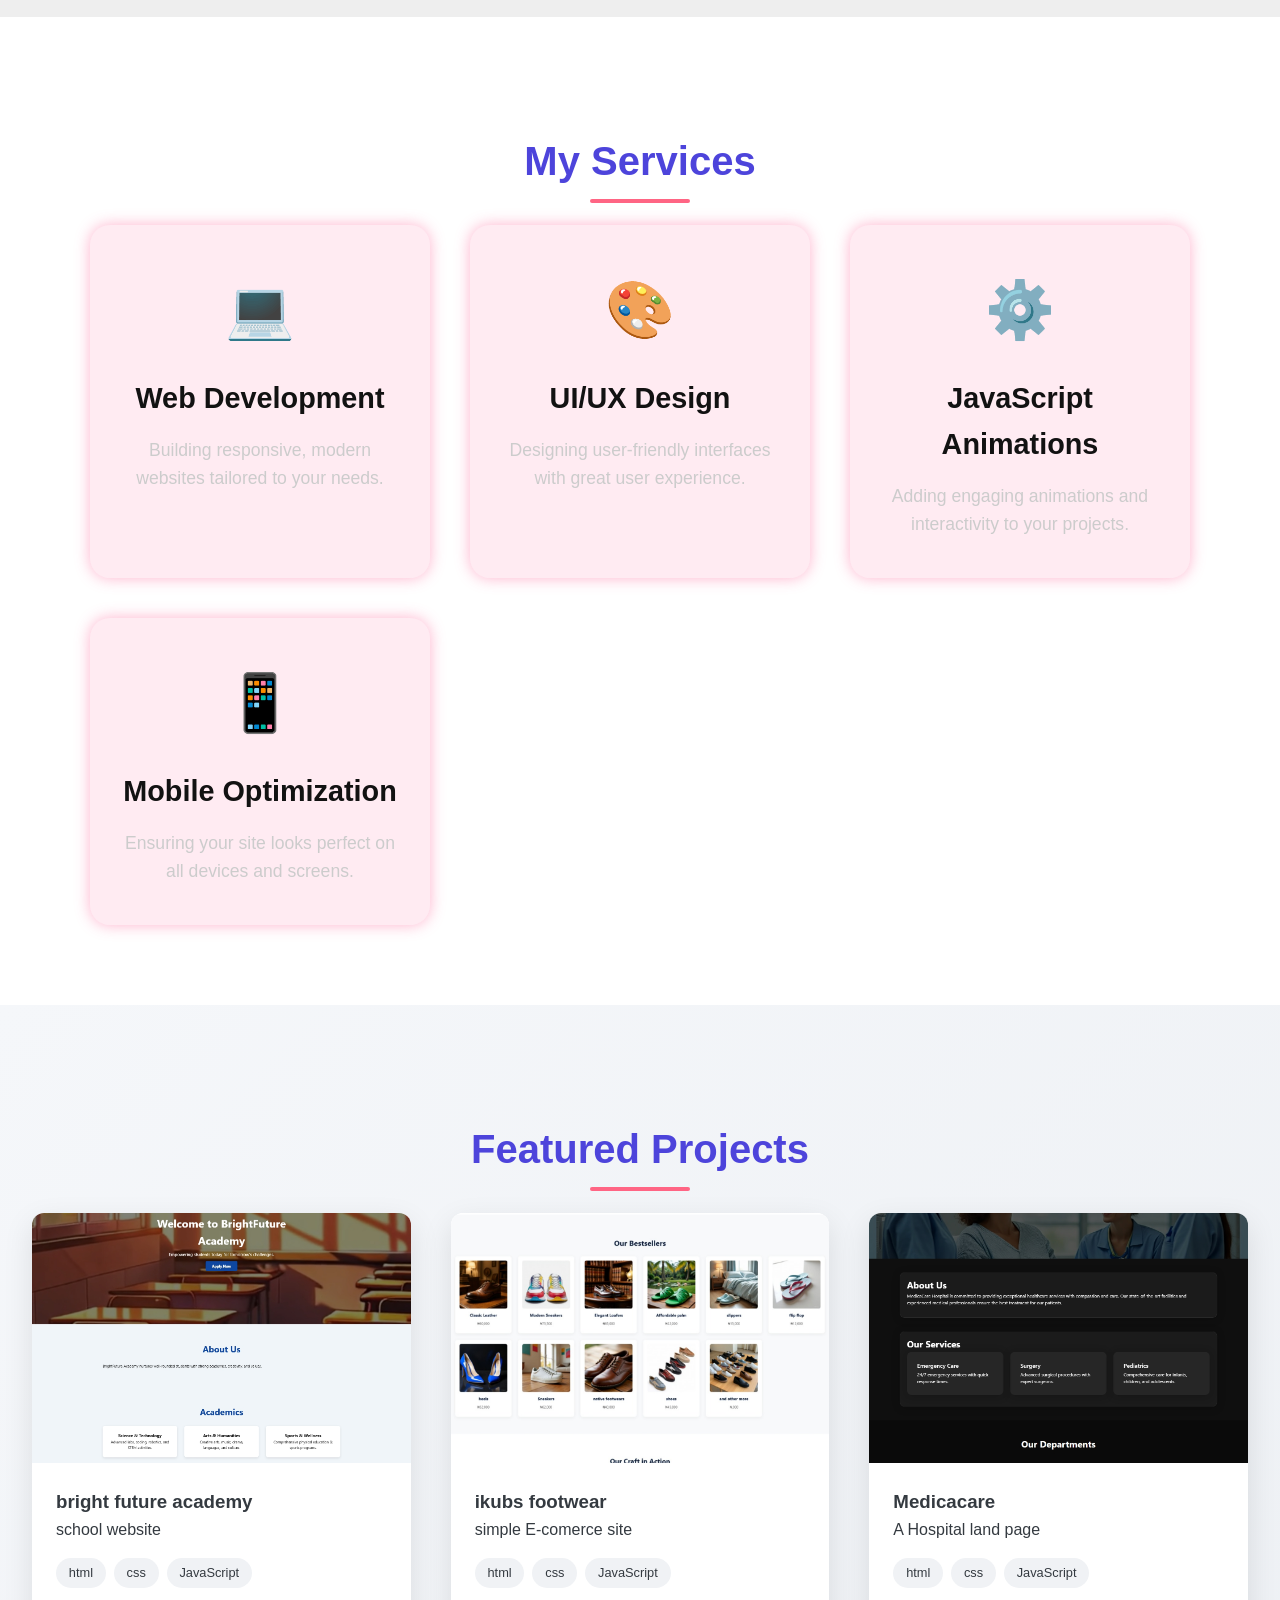
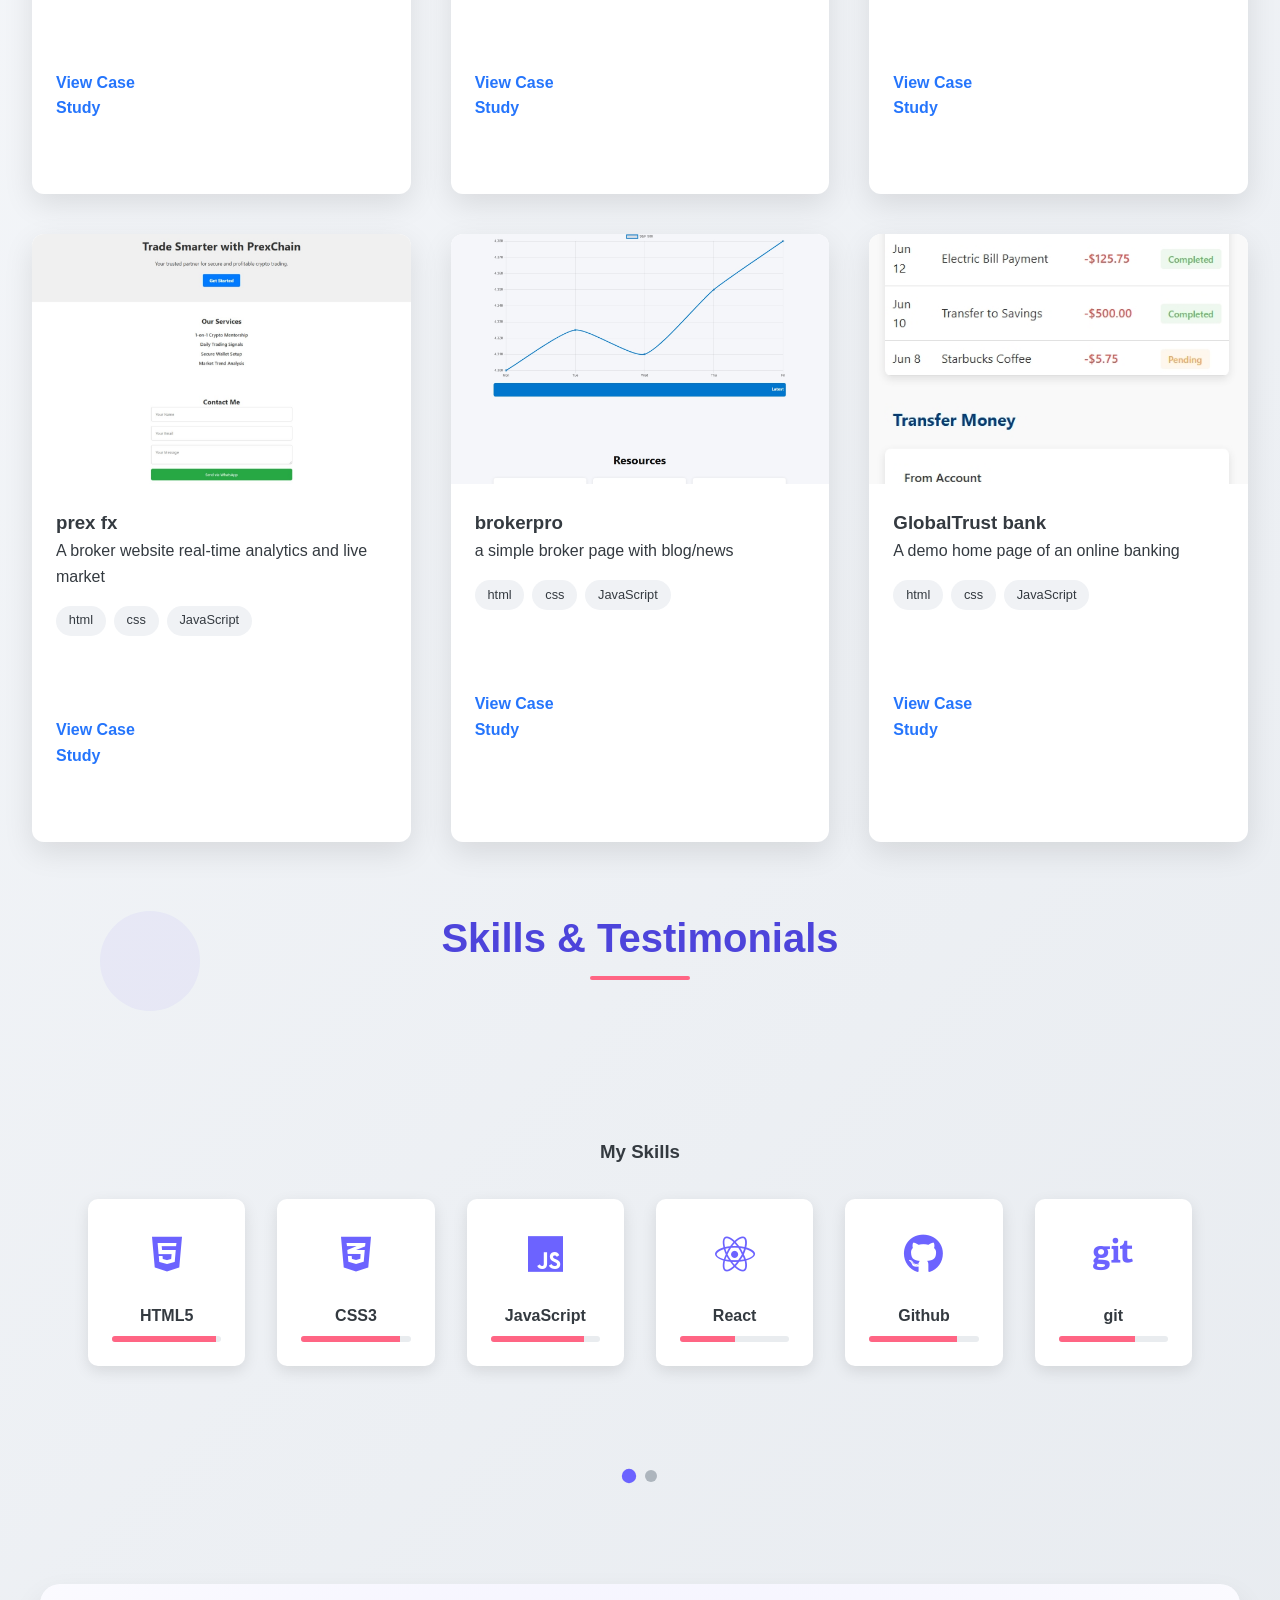
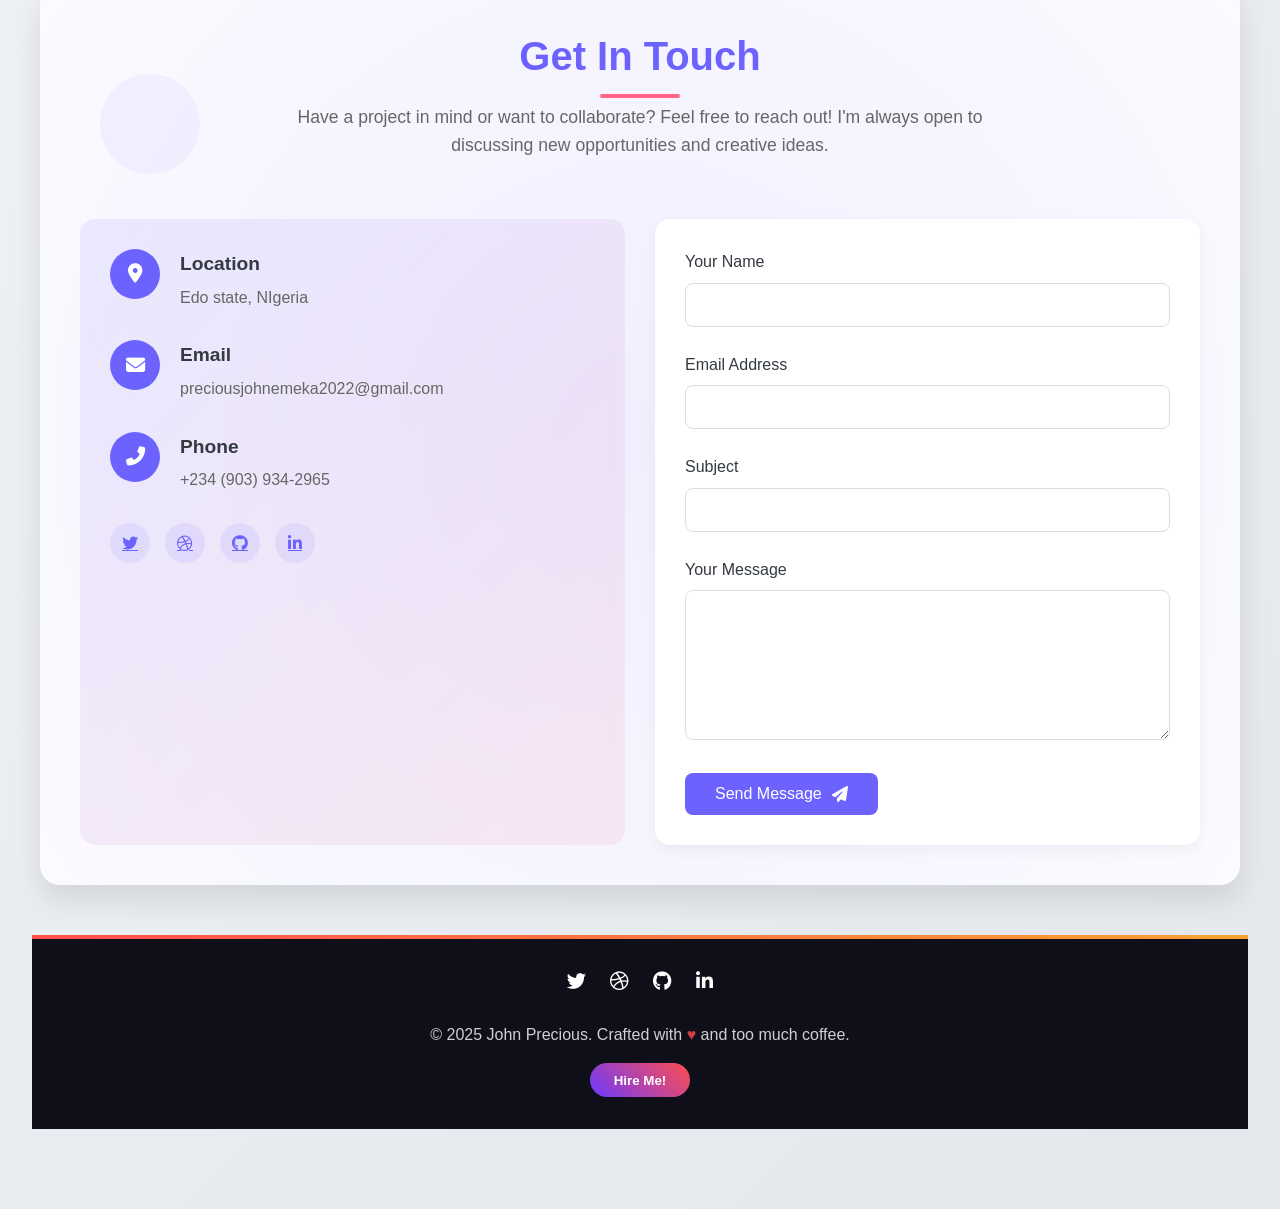
==== commit 8ec463b9: "Changed the images" ====
--- a/index.html
+++ b/index.html
@@ -45,7 +45,7 @@
       </div>
     </div>
     <div class="home-image">
-      <img src="https://www.istockphoto.com/photo/computers-installing-the-new-program-gm1187065271-335167712?utm_source=unsplash&utm_medium=affiliate&utm_campaign=adp_photos_sponsored&utm_content=https%3A%2F%2Funsplash.com%2Fphotos%2Fturned-on-laptop-computer-BMnhuwFYr7w&utm_term=business%3A%3A%3A%3Af40fd080-d01a-487d-af5c-f2902a5270a2" alt="Portfolio Image">
+      <img src="../Precious.jpeg" alt="Portfolio Image">
     </div>
   </section>
   
@@ -134,7 +134,7 @@
           <video class="project-video" autoplay loop muted playsinline>
             <source src="" type="video/mp4">
           </video>
-          <img class="project-image" src="../port build/prechy2.jpeg" alt="Project 2">
+          <img class="project-image" src="../prechy2.jpeg" alt="Project 2">
         </div>
         <div class="project-info">
           <h3>ikubs footwear</h3>
@@ -158,7 +158,7 @@
           <video class="project-video" autoplay loop muted playsinline>
             <source src="" type="video/mp4">
           </video>
-          <img class="project-image" src="../port build/prechy3.jpeg" alt="Project 3">
+          <img class="project-image" src="../prechy3.jpeg" alt="Project 3">
         </div>
         <div class="project-info">
           <h3>Medicacare</h3>
@@ -181,7 +181,7 @@
           <video class="project-video" autoplay loop muted playsinline>
             <source src="" type="video/mp4">
           </video>
-          <img class="project-image" src="../port build/prechy4.jpeg" alt="Project 4">
+          <img class="project-image" src="../prechy4.jpeg" alt="Project 4">
         </div>
         <div class="project-info">
           <h3>prex fx</h3>
@@ -204,7 +204,7 @@
           <video class="project-video" autoplay loop muted playsinline>
             <source src="" type="video/mp4">
           </video>
-          <img class="project-image" src="../port build/prechy5.jpeg" alt="Project 5">
+          <img class="project-image" src="../prechy5.jpeg" alt="Project 5">
         </div>
         <div class="project-info">
           <h3>brokerpro</h3>
@@ -227,7 +227,7 @@
           <video class="project-video" autoplay loop muted playsinline>
             <source src="" type="video/mp4">
           </video>
-          <img class="project-image" src="../port build/prechy6.jpeg "alt="Project 6">
+          <img class="project-image" src="../prechy6.jpeg "alt="Project 6">
         </div>
         <div class="project-info">
           <h3>GlobalTrust bank</h3>
@@ -544,3 +544,4 @@
 
 
 
+
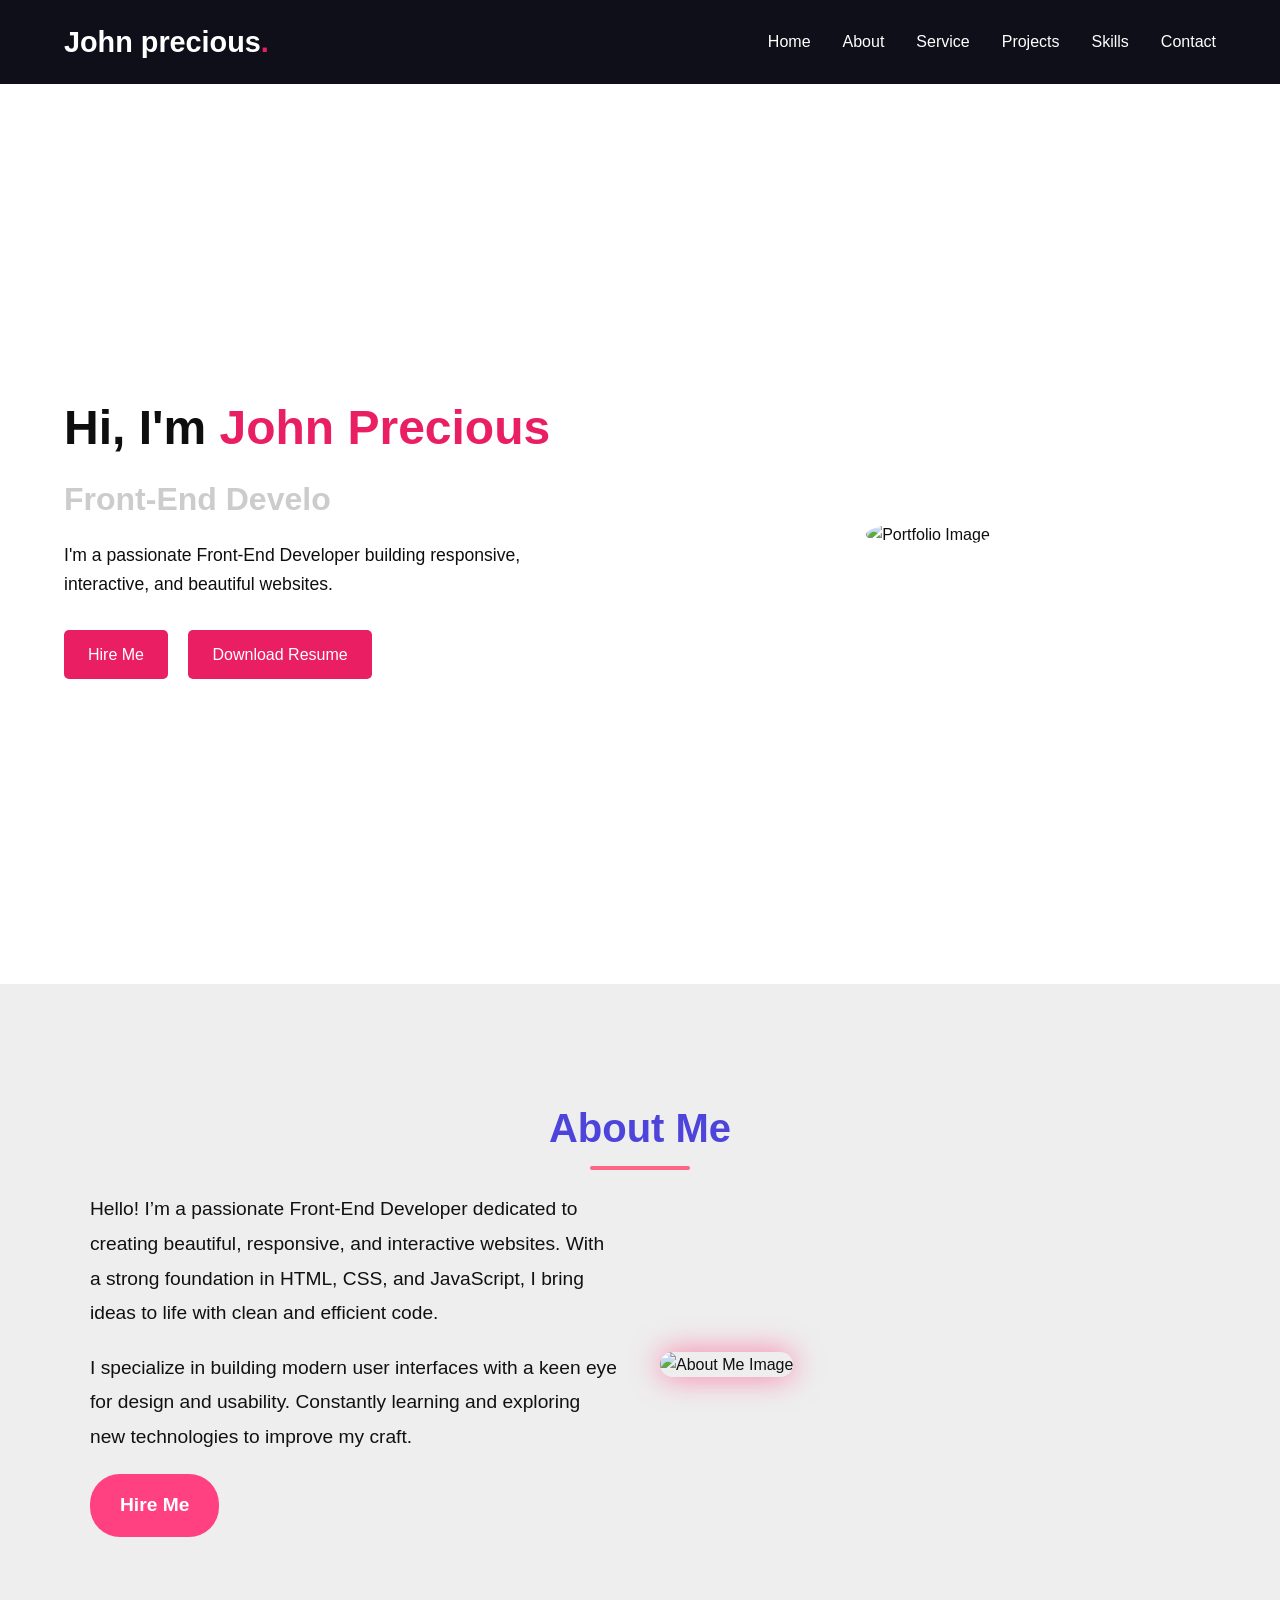
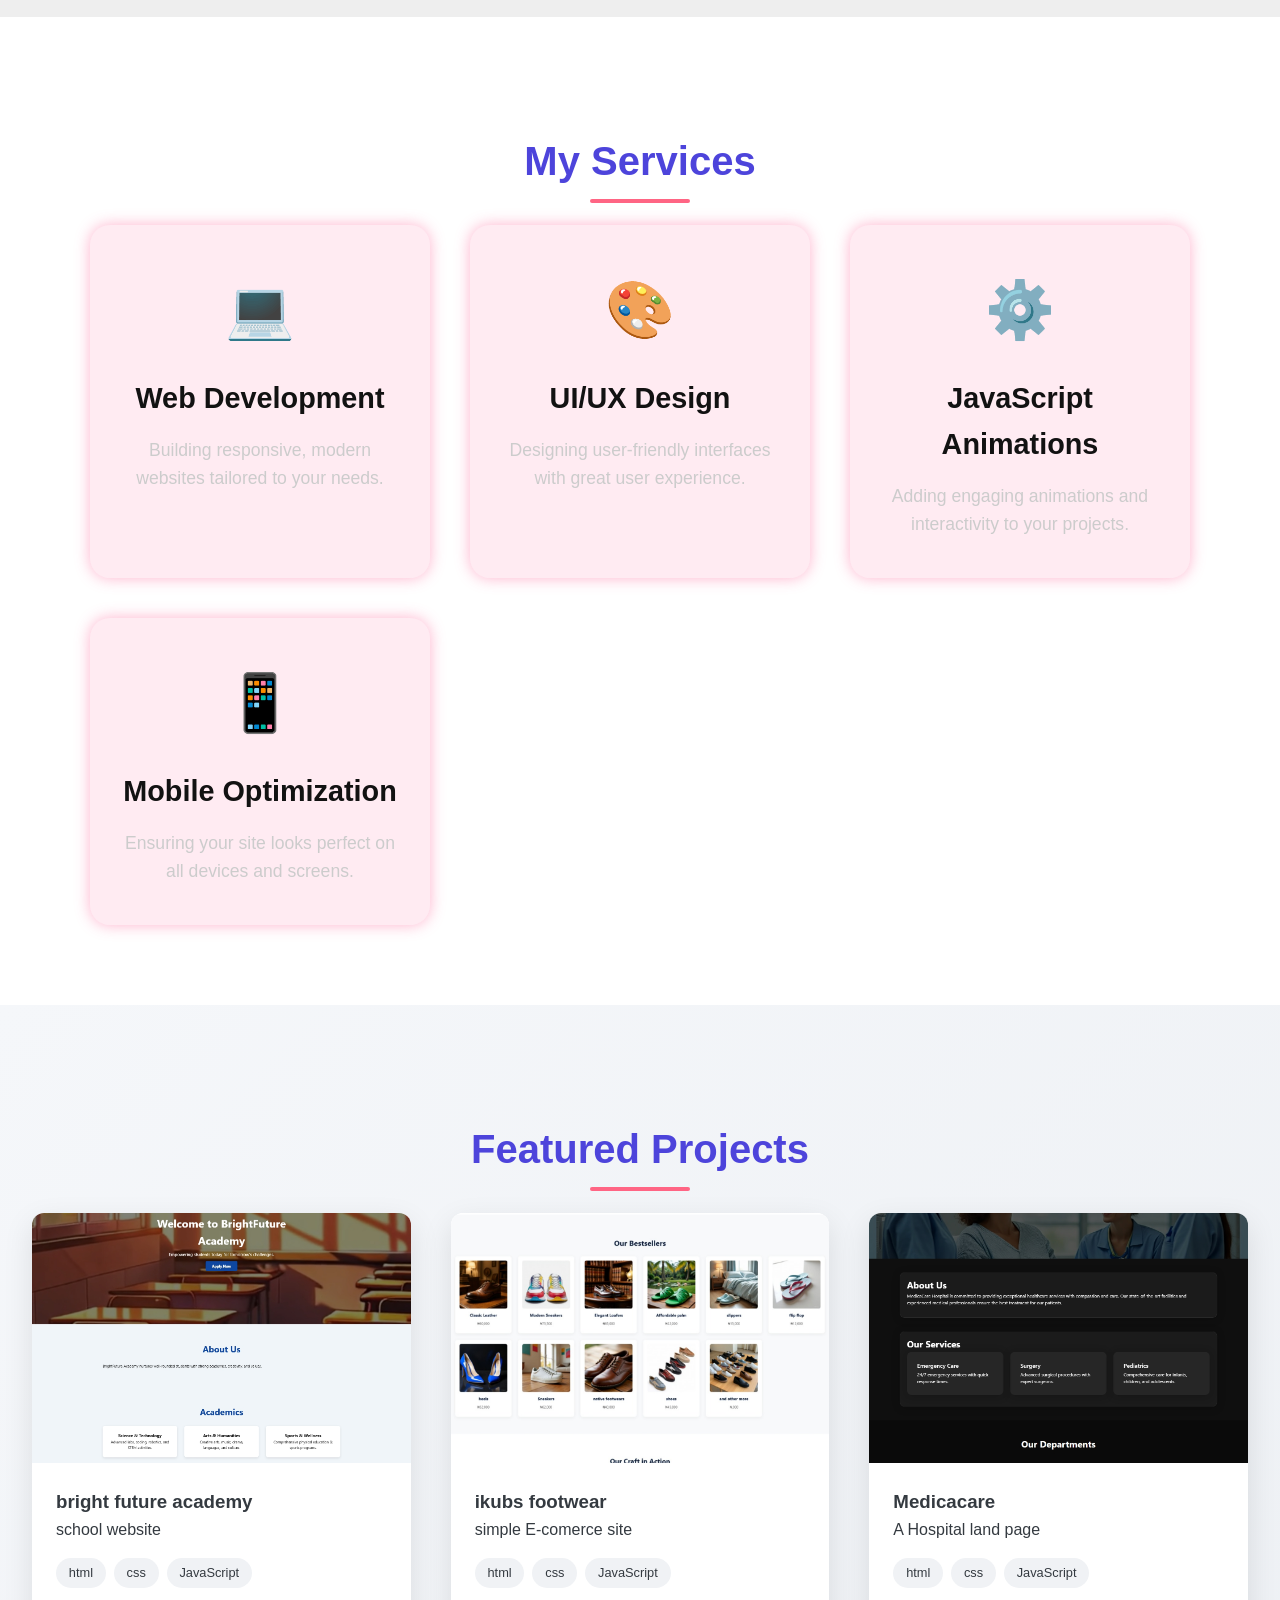
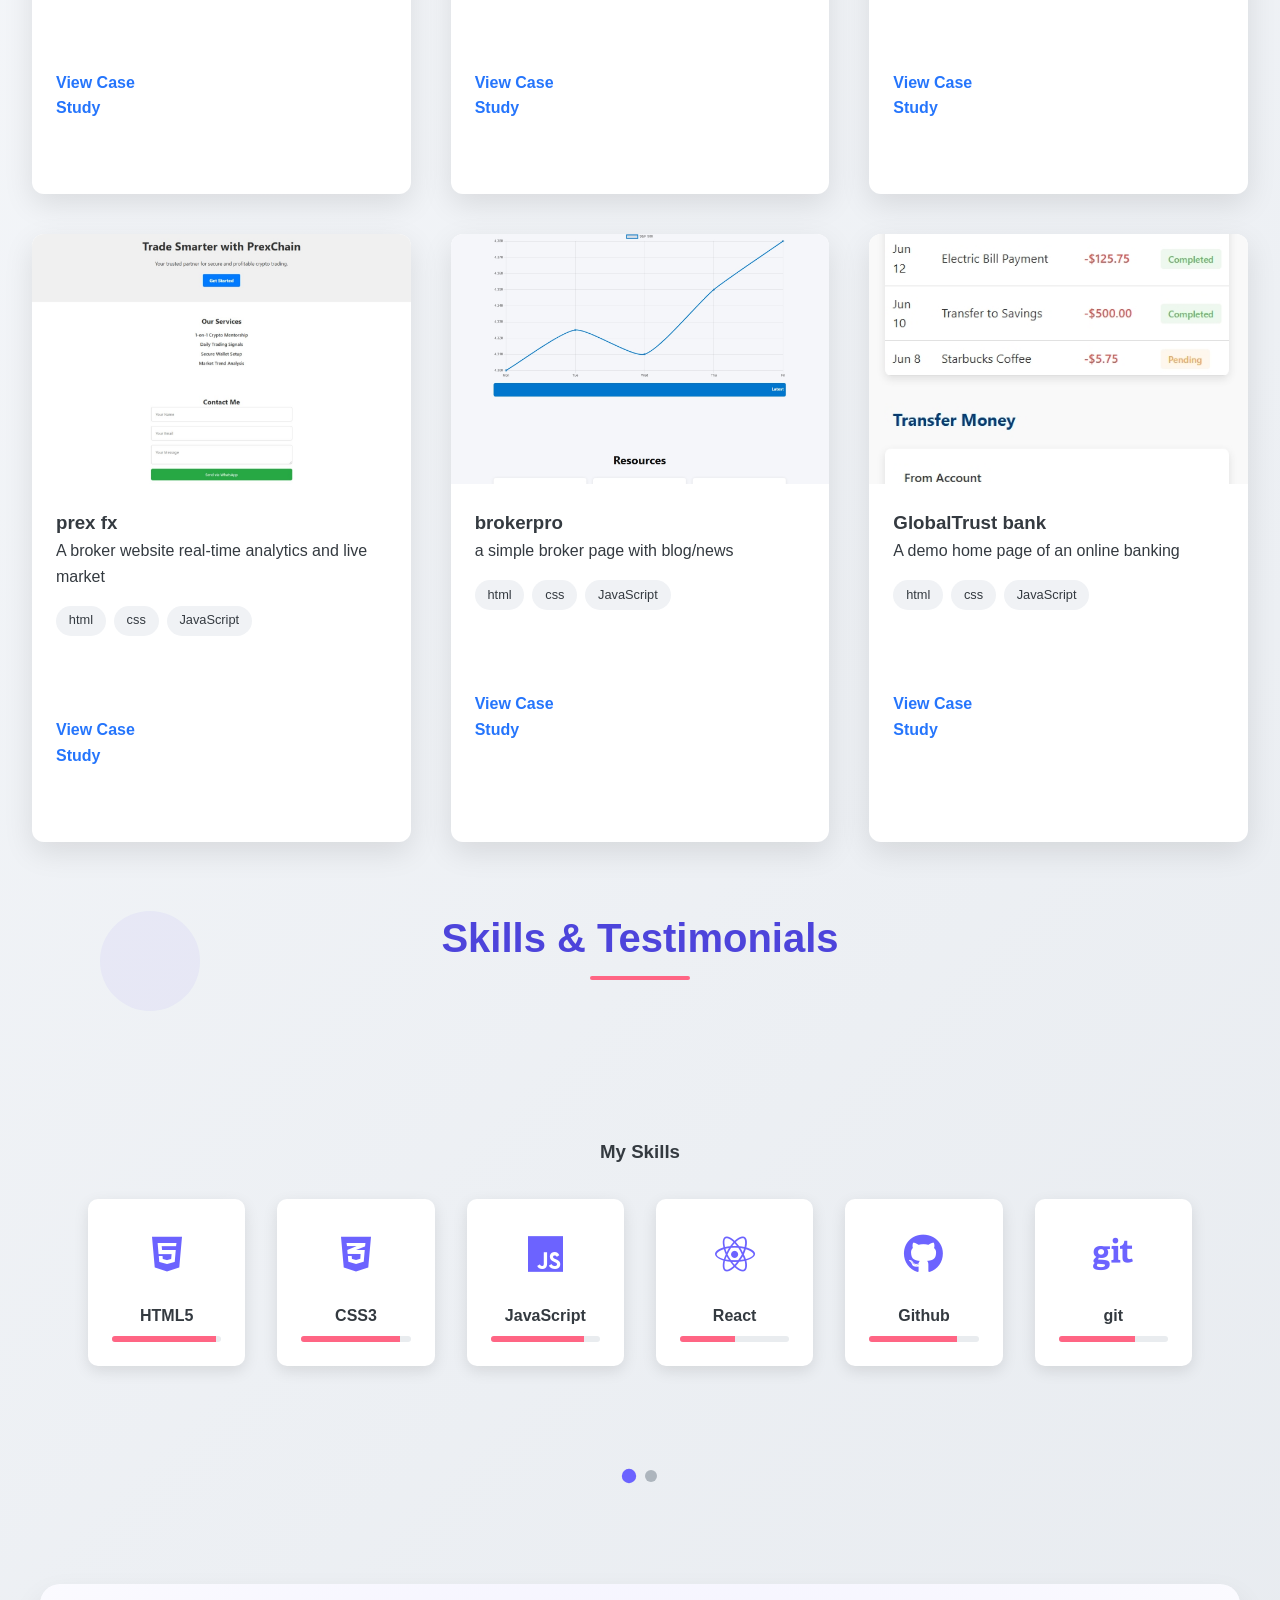
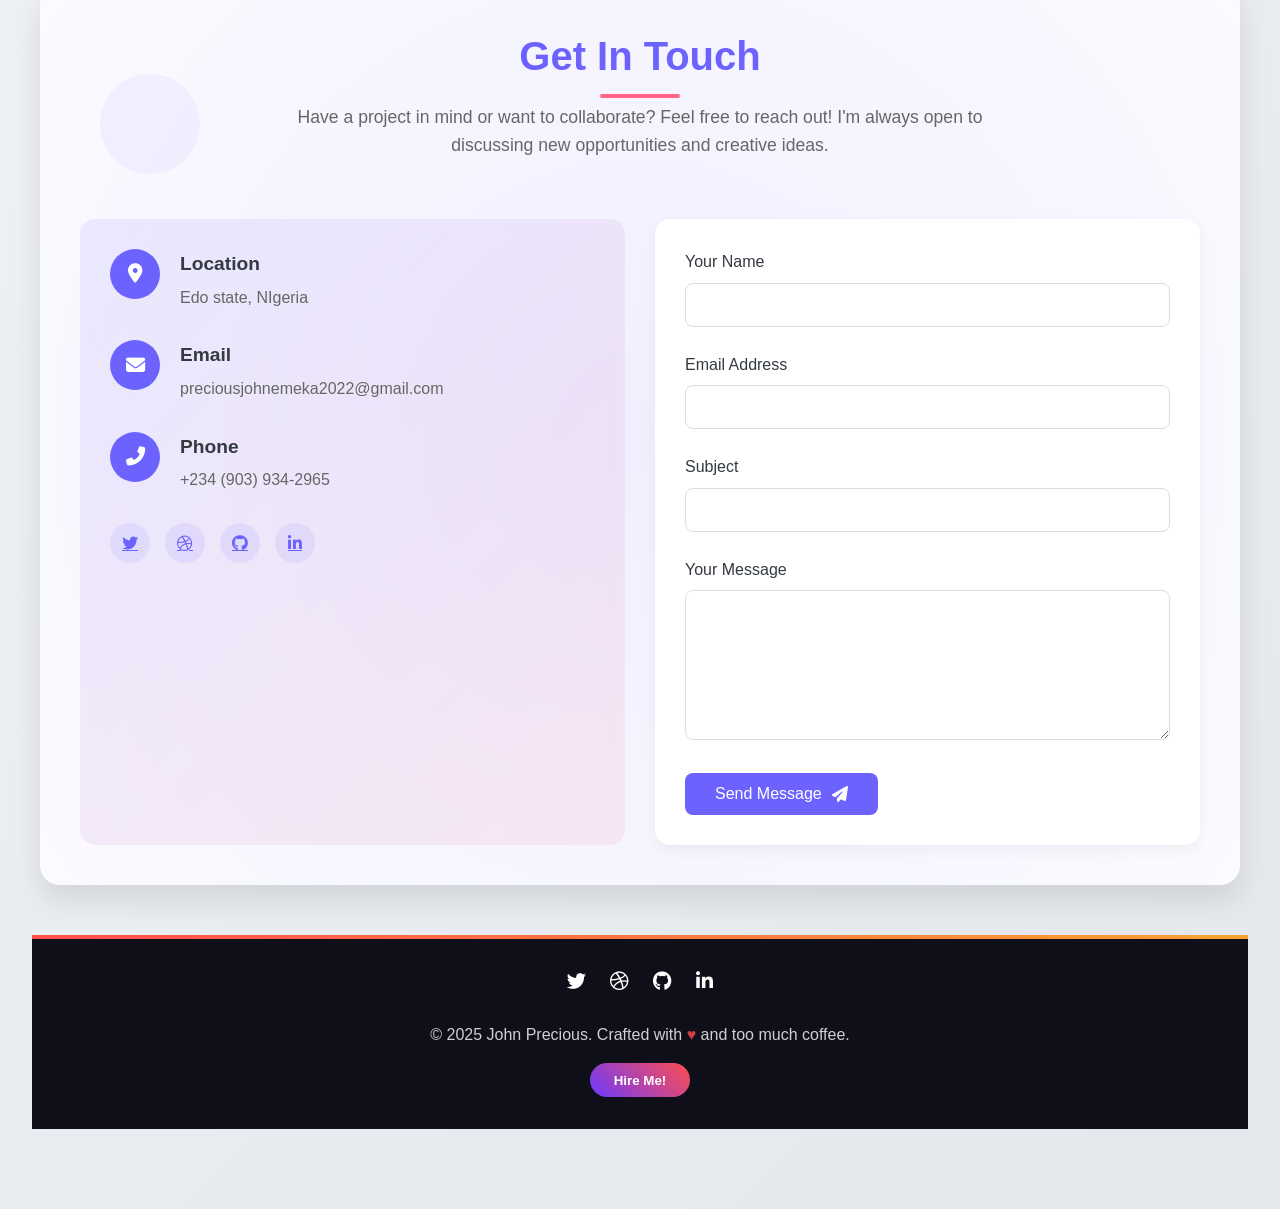
==== commit 9d33f94a: "Update print statement from 'Hello' to 'Goodbye'" ====
--- a/index.html
+++ b/index.html
@@ -44,8 +44,9 @@
         <a href="resume.pdf" class="btn" download>Download Resume</a>
       </div>
     </div>
+    <br><br>
     <div class="home-image">
-      <img src="../Precious.jpeg" alt="Portfolio Image">
+      <img src="../Precious.jpg" alt="Portfolio Image">
     </div>
   </section>
   
@@ -545,3 +546,5 @@
 
 
 
+
+
--- a/style.css
+++ b/style.css
@@ -145,7 +145,7 @@
   .home-image img {
     max-width: 100%;
     height: auto;
-    border-radius: 10px;
+    border-radius: 50%;
     animation: bounce 3s infinite;
   }
   
@@ -1265,3 +1265,8 @@
 }
 
 
+
+
+
+
+
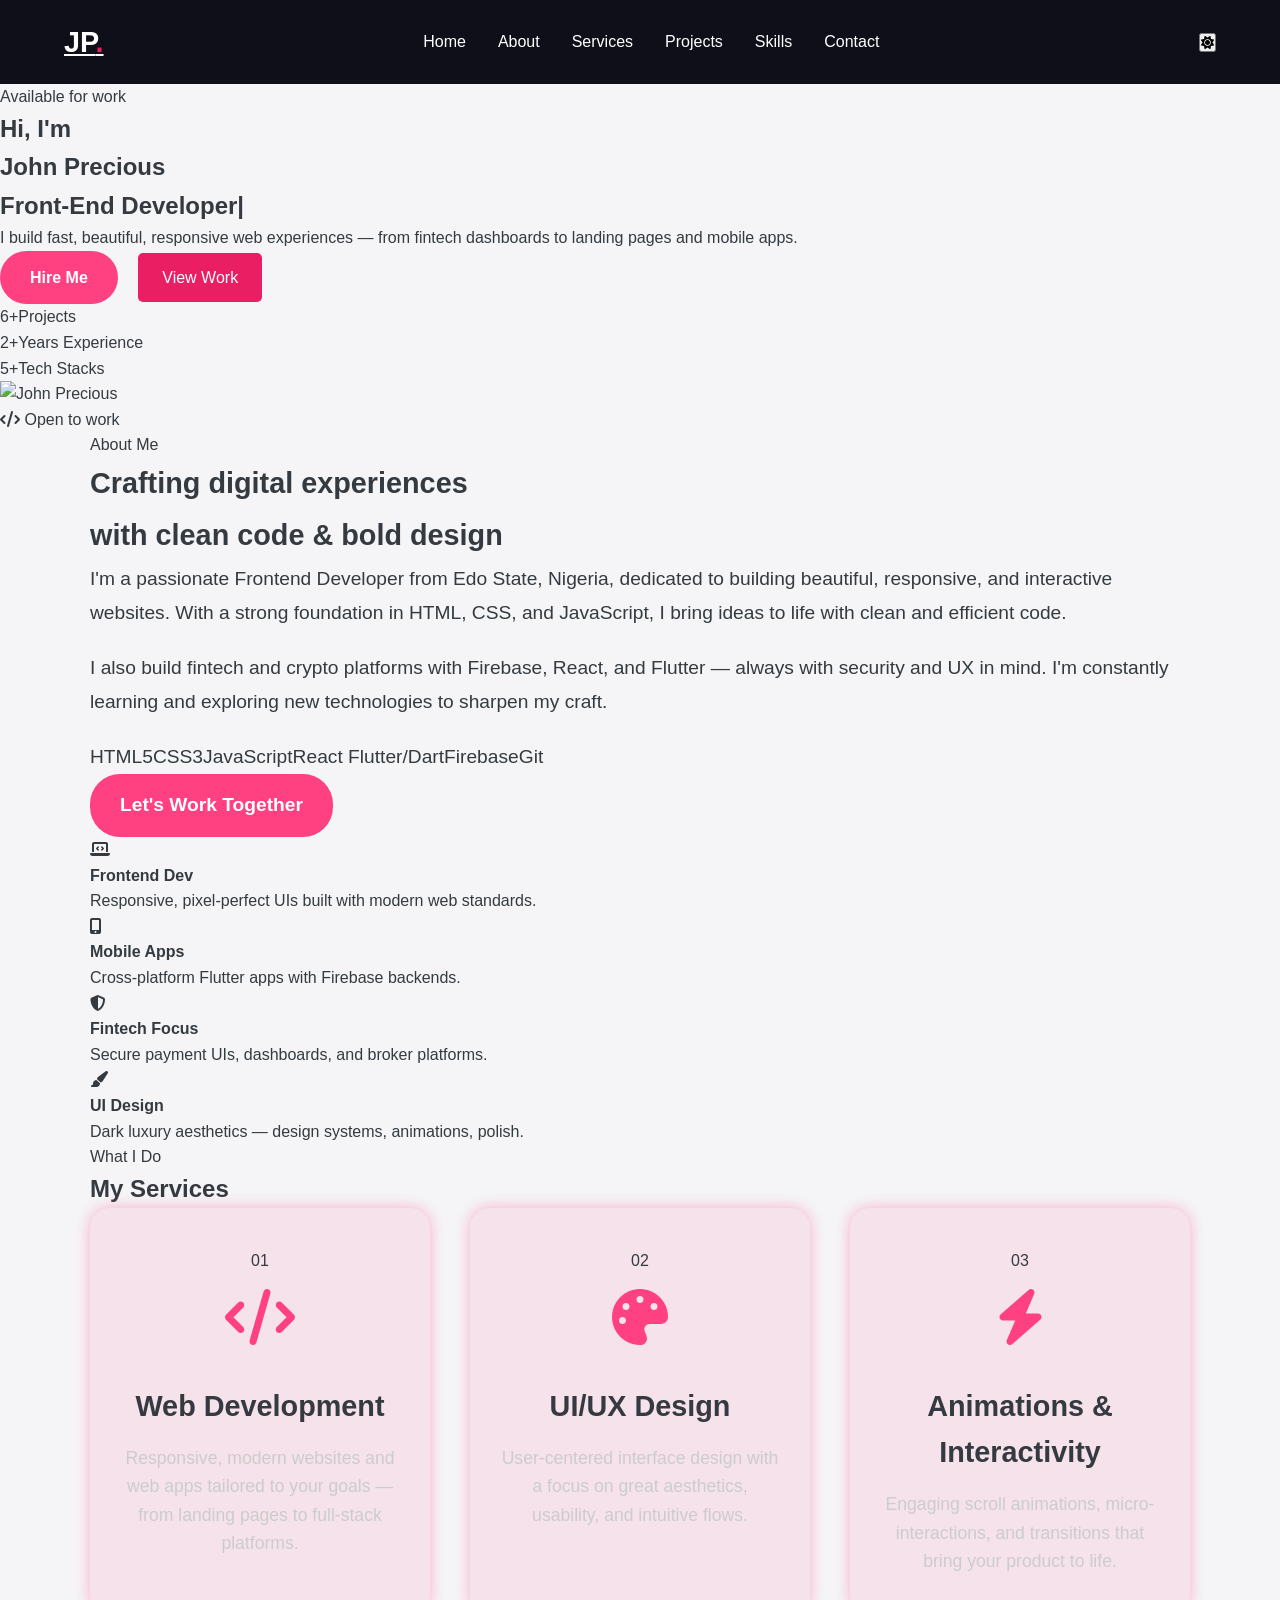
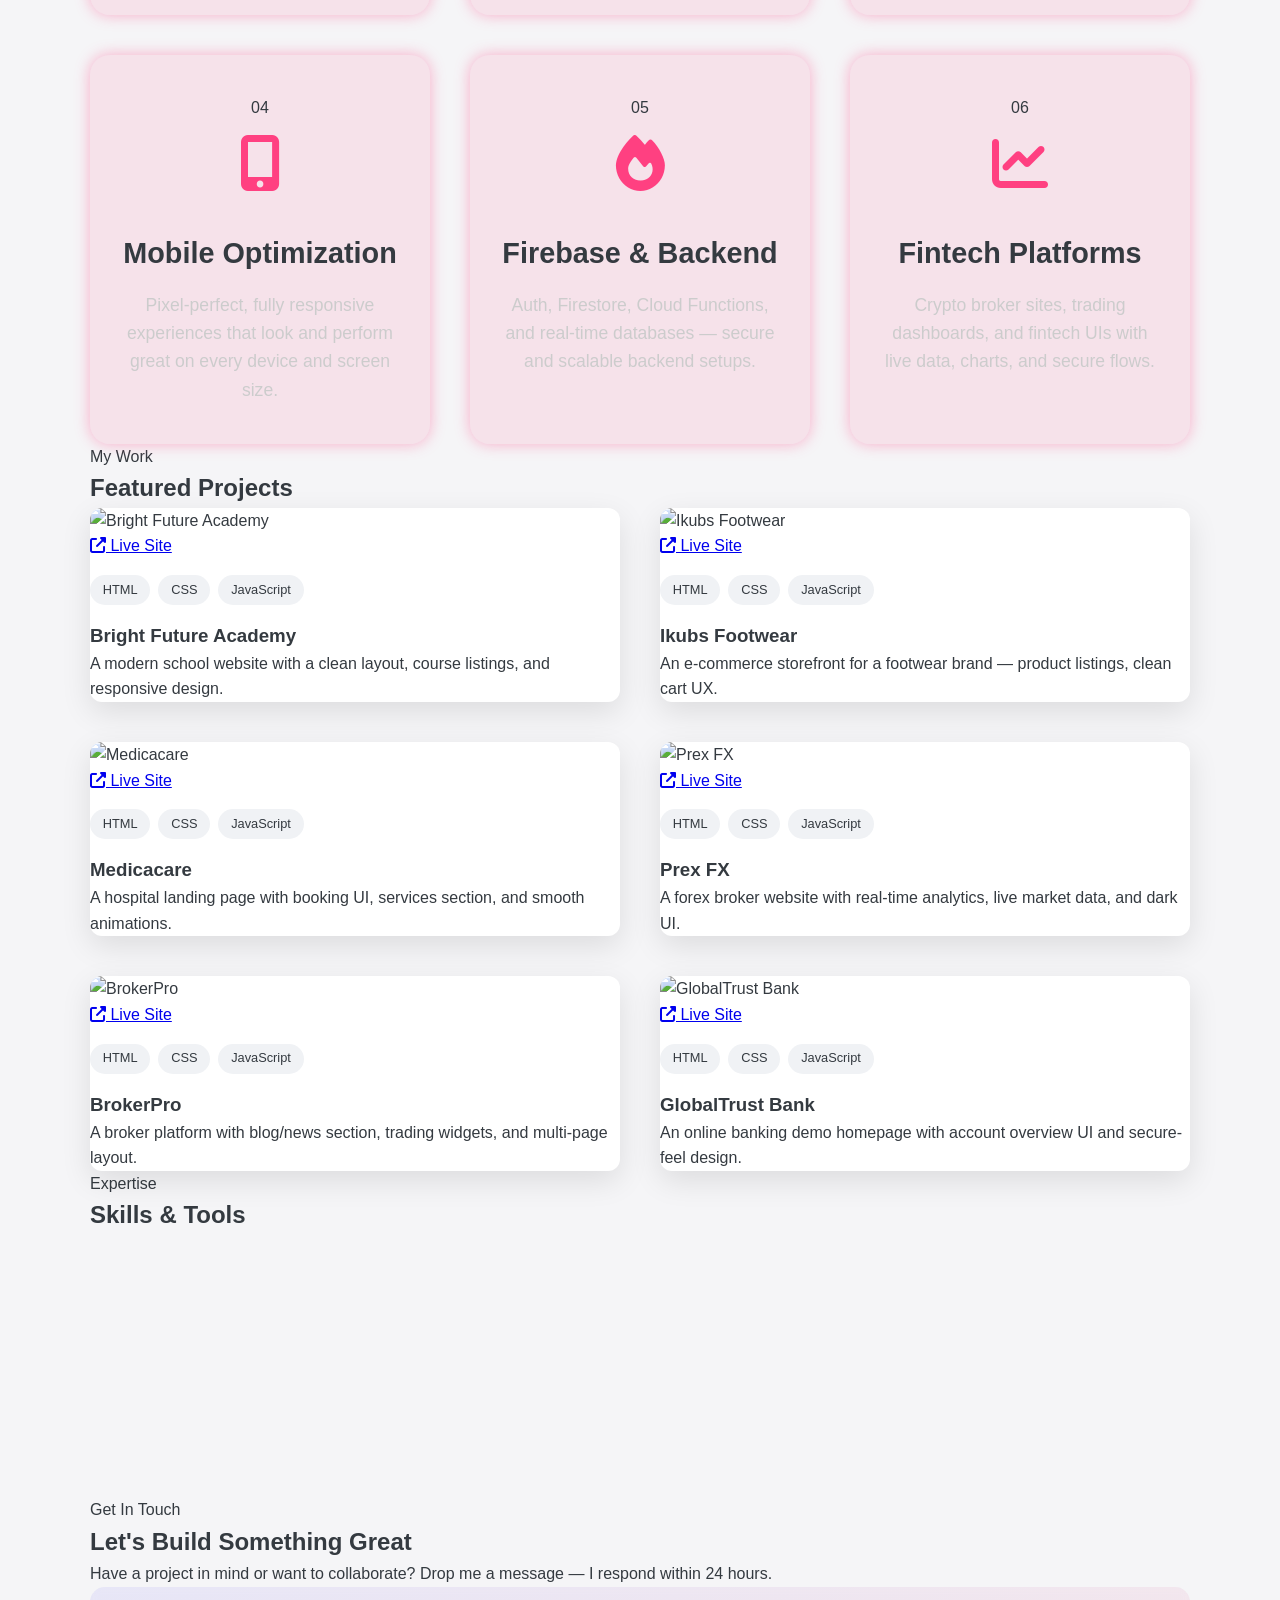
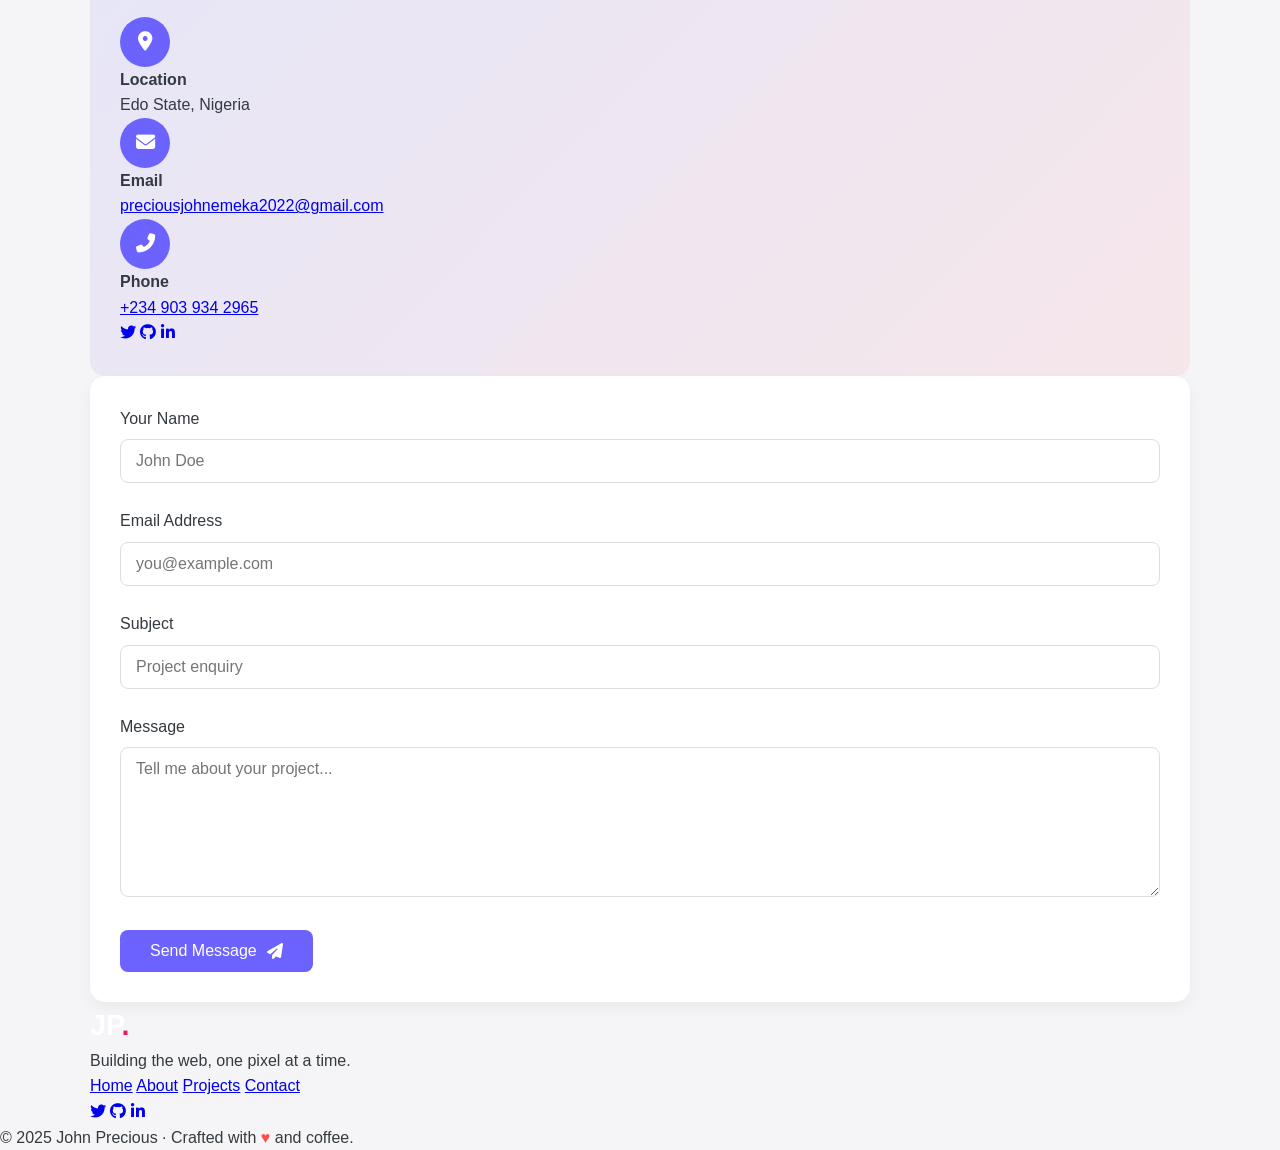
==== commit b53c1f1a: "Update print statement to say 'Goodbye World'" ====
--- a/index.html
+++ b/index.html
@@ -1,550 +1,375 @@
 <!DOCTYPE html>
-<html lang="en">
+<html lang="en" data-theme="dark">
 <head>
-    <script async src="https://pagead2.googlesyndication.com/pagead/js/adsbygoogle.js?client=ca-pub-4440878126579014"
-     crossorigin="anonymous"></script>
-    <meta charset="UTF-8">
-    <meta name="viewport" content="width=device-width, initial-scale=1.0">
-    <title>john precious</title>
-    <link rel="stylesheet" href="style.css">
-    <link
-      rel="stylesheet"
-      href="https://cdnjs.cloudflare.com/ajax/libs/font-awesome/6.4.0/css/all.min.css"/>
-      
+  <meta charset="UTF-8" />
+  <meta name="viewport" content="width=device-width, initial-scale=1.0" />
+  <meta name="description" content="John Precious — Frontend Developer crafting responsive, interactive web experiences with HTML, CSS, JavaScript, React & Flutter." />
+  <meta property="og:title" content="John Precious · Frontend Developer" />
+  <meta property="og:description" content="Portfolio of John Precious — Frontend Developer based in Nigeria." />
+  <meta property="og:image" content="assets/precious.jpg" />
+  <title>John Precious · Frontend Developer</title>
+  <link rel="stylesheet" href="style.css" />
+  <link rel="stylesheet" href="https://cdnjs.cloudflare.com/ajax/libs/font-awesome/6.4.0/css/all.min.css" />
+  <link rel="preconnect" href="https://fonts.googleapis.com" />
+  <link rel="preconnect" href="https://fonts.gstatic.com" crossorigin />
+  <link href="https://fonts.googleapis.com/css2?family=Space+Grotesk:wght@300;400;500;600;700&family=Syne:wght@700;800&display=swap" rel="stylesheet" />
 </head>
 <body>
-    <header>
-  <nav class="navbar">
-    <div class="logo">John precious<span>.</span></div>
-    <ul class="nav-links" id="navLinks">
-      <li><a href="#home">Home</a></li>
-      <li><a href="#about">About</a></li>
-      <li><a href="#services">Service</a></li>
-      <li><a href="#project">Projects</a></li>
-      <li><a href="#skills-testimonials">Skills</a></li>
-      <li><a href="#contact-section">Contact</a></li>
-    </ul>
-    <div class="hamburger" onclick="toggleMenu()">
-      <span></span><span></span><span></span>
-    </div>
-  </nav>
-
-</header>
-  
-<!--home section-->
-<section class="home" id="home">
-    <div class="home-content">
-      <h1>Hi, I'm <span>John Precious</span></h1>
-      <h2><span id="typed-text"></span></h2>
-      <p>
-        I'm a passionate Front-End Developer building responsive, interactive, and beautiful websites.
-      </p>
-      <div class="home-buttons">
-        <a href="#contact" class="btn">Hire Me</a>
-        <a href="resume.pdf" class="btn" download>Download Resume</a>
-      </div>
-    </div>
-    <br><br>
-    <div class="home-image">
-      <img src="../Precious.jpg" alt="Portfolio Image">
-    </div>
-  </section>
-  
-<!--About section-->
-<section id="about" class="about-section">
-    <div class="container">
-      <h2 class="section-title">About Me</h2>
-      <div class="about-content">
-        <div class="about-text">
-          <p>
-            Hello! I’m a passionate Front-End Developer dedicated to creating beautiful, responsive, and interactive websites. With a strong foundation in HTML, CSS, and JavaScript, I bring ideas to life with clean and efficient code.
-          </p>
-          <p>
-            I specialize in building modern user interfaces with a keen eye for design and usability. Constantly learning and exploring new technologies to improve my craft.
-          </p>
-          <a href="#contact-section" class="btn btn-primary">Hire Me</a>
-        </div>
-        <div class="about-image">
-          <img src="https://th.bing.com/th/id/OIP.d1aGcWWIAWfekBFDZ6SSvgHaE8?w=241&h=180&c=7&r=0&o=7&pid=1.7&rm=3" alt="About Me Image" />
-        </div>
-      </div>
-    </div>
-  </section>
-
-  <!--service section-->
-  <section id="services" class="services-section">
-    <div class="container">
-      <h2 class="section-title">My Services</h2>
+
+  <!-- ===== NAVBAR ===== -->
+  <header class="navbar" id="navbar">
+    <a href="#home" class="logo">JP<span class="dot">.</span></a>
+    <nav class="nav-links" id="navLinks">
+      <a href="#home" class="nav-link">Home</a>
+      <a href="#about" class="nav-link">About</a>
+      <a href="#services" class="nav-link">Services</a>
+      <a href="#projects" class="nav-link">Projects</a>
+      <a href="#skills" class="nav-link">Skills</a>
+      <a href="#contact" class="nav-link">Contact</a>
+    </nav>
+    <div class="nav-right">
+      <button class="theme-toggle" id="themeToggle" aria-label="Toggle theme">
+        <i class="fas fa-sun" id="themeIcon"></i>
+      </button>
+      <button class="hamburger" id="hamburger" aria-label="Menu" onclick="toggleMenu()">
+        <span></span><span></span><span></span>
+      </button>
+    </div>
+  </header>
+
+  <!-- ===== HERO ===== -->
+  <section class="hero" id="home">
+    <div class="hero-bg-grid"></div>
+    <div class="hero-content reveal">
+      <span class="hero-eyebrow">Available for work</span>
+      <h1 class="hero-title">Hi, I'm <br/><span class="gradient-text">John Precious</span></h1>
+      <h2 class="hero-subtitle"><span id="typed-text"></span><span class="cursor">|</span></h2>
+      <p class="hero-desc">I build fast, beautiful, responsive web experiences — from fintech dashboards to landing pages and mobile apps.</p>
+      <div class="hero-actions">
+        <a href="#contact" class="btn btn-primary">Hire Me</a>
+        <a href="#projects" class="btn btn-ghost">View Work</a>
+      </div>
+      <div class="hero-stats">
+        <div class="stat"><span class="stat-num">6+</span><span class="stat-label">Projects</span></div>
+        <div class="stat-divider"></div>
+        <div class="stat"><span class="stat-num">2+</span><span class="stat-label">Years Experience</span></div>
+        <div class="stat-divider"></div>
+        <div class="stat"><span class="stat-num">5+</span><span class="stat-label">Tech Stacks</span></div>
+      </div>
+    </div>
+    <div class="hero-visual reveal">
+      <div class="hero-img-wrapper">
+        <img src="assets/precious.jpg" alt="John Precious" class="hero-img" />
+        <div class="hero-img-ring"></div>
+        <div class="hero-badge"><i class="fas fa-code"></i> Open to work</div>
+      </div>
+    </div>
+  </section>
+
+  <!-- ===== ABOUT ===== -->
+  <section class="about" id="about">
+    <div class="container">
+      <div class="section-label reveal">About Me</div>
+      <div class="about-grid">
+        <div class="about-text reveal">
+          <h2 class="section-heading">Crafting digital experiences<br/>with clean code & bold design</h2>
+          <p>I'm a passionate Frontend Developer from Edo State, Nigeria, dedicated to building beautiful, responsive, and interactive websites. With a strong foundation in HTML, CSS, and JavaScript, I bring ideas to life with clean and efficient code.</p>
+          <p>I also build fintech and crypto platforms with Firebase, React, and Flutter — always with security and UX in mind. I'm constantly learning and exploring new technologies to sharpen my craft.</p>
+          <div class="about-tags">
+            <span>HTML5</span><span>CSS3</span><span>JavaScript</span><span>React</span>
+            <span>Flutter/Dart</span><span>Firebase</span><span>Git</span>
+          </div>
+          <a href="#contact" class="btn btn-primary">Let's Work Together</a>
+        </div>
+        <div class="about-cards reveal">
+          <div class="acard">
+            <i class="fas fa-laptop-code"></i>
+            <h4>Frontend Dev</h4>
+            <p>Responsive, pixel-perfect UIs built with modern web standards.</p>
+          </div>
+          <div class="acard">
+            <i class="fas fa-mobile-alt"></i>
+            <h4>Mobile Apps</h4>
+            <p>Cross-platform Flutter apps with Firebase backends.</p>
+          </div>
+          <div class="acard">
+            <i class="fas fa-shield-alt"></i>
+            <h4>Fintech Focus</h4>
+            <p>Secure payment UIs, dashboards, and broker platforms.</p>
+          </div>
+          <div class="acard">
+            <i class="fas fa-paint-brush"></i>
+            <h4>UI Design</h4>
+            <p>Dark luxury aesthetics — design systems, animations, polish.</p>
+          </div>
+        </div>
+      </div>
+    </div>
+  </section>
+
+  <!-- ===== SERVICES ===== -->
+  <section class="services" id="services">
+    <div class="container">
+      <div class="section-label reveal">What I Do</div>
+      <h2 class="section-heading text-center reveal">My Services</h2>
       <div class="services-grid">
-        <div class="service-card">
-          <div class="service-icon">💻</div>
+        <div class="service-card reveal">
+          <div class="service-num">01</div>
+          <div class="service-icon"><i class="fas fa-code"></i></div>
           <h3>Web Development</h3>
-          <p>Building responsive, modern websites tailored to your needs.</p>
-        </div>
-        <div class="service-card">
-          <div class="service-icon">🎨</div>
+          <p>Responsive, modern websites and web apps tailored to your goals — from landing pages to full-stack platforms.</p>
+        </div>
+        <div class="service-card reveal">
+          <div class="service-num">02</div>
+          <div class="service-icon"><i class="fas fa-palette"></i></div>
           <h3>UI/UX Design</h3>
-          <p>Designing user-friendly interfaces with great user experience.</p>
-        </div>
-        <div class="service-card">
-          <div class="service-icon">⚙️</div>
-          <h3>JavaScript Animations</h3>
-          <p>Adding engaging animations and interactivity to your projects.</p>
-        </div>
-        <div class="service-card">
-          <div class="service-icon">📱</div>
+          <p>User-centered interface design with a focus on great aesthetics, usability, and intuitive flows.</p>
+        </div>
+        <div class="service-card reveal">
+          <div class="service-num">03</div>
+          <div class="service-icon"><i class="fas fa-bolt"></i></div>
+          <h3>Animations & Interactivity</h3>
+          <p>Engaging scroll animations, micro-interactions, and transitions that bring your product to life.</p>
+        </div>
+        <div class="service-card reveal">
+          <div class="service-num">04</div>
+          <div class="service-icon"><i class="fas fa-mobile-alt"></i></div>
           <h3>Mobile Optimization</h3>
-          <p>Ensuring your site looks perfect on all devices and screens.</p>
-        </div>
-      </div>
-    </div>
-  </section>
-  
-
-  <!--projects section-->
-  <section class="projects-section" id="project">
-    <h2 class="section-title">Featured Projects</h2>
-    <div class="projects-grid">
-      
-      <!-- Project 1 -->
-      <div class="project-card">
-        <div class="project-media">
-          <video class="project-video" autoplay loop muted playsinline>
-            <source src="" type="video/mp4">
-          </video>
-          <img class="project-image" src="../prechy1.jpeg" alt="Project 1">
-        </div>
-        <div class="project-info">
-          <h3>bright future academy</h3>
-          <p class="project-description">school website</p>
-          <div class="project-tags">
-            <span>html</span>
-            <span>css</span>
-            <span>JavaScript</span>
-          </div>
-          <a href="https://brightfu.netlify.app/" class="project-link" aria-label="View Interactive Dashboard project">
-            <span>View Case Study</span>
-            <svg><!-- arrow icon --></svg>
-          </a>
-        </div>
-      </div>
-      
-      <!-- Project 2 -->
-      <div class="project-card">
-        <div class="project-media">
-          <video class="project-video" autoplay loop muted playsinline>
-            <source src="" type="video/mp4">
-          </video>
-          <img class="project-image" src="../prechy2.jpeg" alt="Project 2">
-        </div>
-        <div class="project-info">
-          <h3>ikubs footwear</h3>
-          <p class="project-description">simple E-comerce site</p>
-          <div class="project-tags">
-            <span>html</span>
-            <span>css</span>
-            <span>JavaScript</span>
-          </div>
-          <a href="https://ikubs.netlify.app/" class="project-link" aria-label="View Interactive Dashboard project">
-            <span>View Case Study</span>
-            <svg><!-- arrow icon --></svg>
-          </a>
-        </div>
-            </div>
-      
-
-             <!-- Project 3 -->
-      <div class="project-card">
-        <div class="project-media">
-          <video class="project-video" autoplay loop muted playsinline>
-            <source src="" type="video/mp4">
-          </video>
-          <img class="project-image" src="../prechy3.jpeg" alt="Project 3">
-        </div>
-        <div class="project-info">
-          <h3>Medicacare</h3>
-          <p class="project-description">A Hospital land page</p>
-          <div class="project-tags">
-            <span>html</span>
-            <span>css</span>
-            <span>JavaScript</span>
-          </div>
-          <a href="https://medicacar.netlify.app/" class="project-link" aria-label="View Interactive Dashboard project">
-            <span>View Case Study</span>
-            <svg><!-- arrow icon --></svg>
-          </a>
-        </div>
-      </div>
-
-       <!-- Project 4 -->
-       <div class="project-card">
-        <div class="project-media">
-          <video class="project-video" autoplay loop muted playsinline>
-            <source src="" type="video/mp4">
-          </video>
-          <img class="project-image" src="../prechy4.jpeg" alt="Project 4">
-        </div>
-        <div class="project-info">
-          <h3>prex fx</h3>
-          <p class="project-description">A broker website real-time analytics and live market</p>
-          <div class="project-tags">
-            <span>html</span>
-            <span>css</span>
-            <span>JavaScript</span>
-          </div>
-          <a href="https://brilliant-cuchufli-9e2c0d.netlify.app/" class="project-link" aria-label="View Interactive Dashboard project">
-            <span>View Case Study</span>
-            <svg><!-- arrow icon --></svg>
-          </a>
-        </div>
-      </div>
-      
-       <!-- Project 5 -->
-       <div class="project-card">
-        <div class="project-media">
-          <video class="project-video" autoplay loop muted playsinline>
-            <source src="" type="video/mp4">
-          </video>
-          <img class="project-image" src="../prechy5.jpeg" alt="Project 5">
-        </div>
-        <div class="project-info">
-          <h3>brokerpro</h3>
-          <p class="project-description">a simple broker page with blog/news</p>
-          <div class="project-tags">
-            <span>html</span>
-            <span>css</span>
-            <span>JavaScript</span>
-          </div>
-          <a href="https://brokerpro.netlify.app/" class="project-link" aria-label="View Interactive Dashboard project">
-            <span>View Case Study</span>
-            <svg><!-- arrow icon --></svg>
-          </a>
-        </div>
-      </div>
-      
-       <!-- Project 6 -->
-       <div class="project-card">
-        <div class="project-media">
-          <video class="project-video" autoplay loop muted playsinline>
-            <source src="" type="video/mp4">
-          </video>
-          <img class="project-image" src="../prechy6.jpeg "alt="Project 6">
-        </div>
-        <div class="project-info">
-          <h3>GlobalTrust bank</h3>
-          <p class="project-description">A demo home page of an online banking</p>
-          <div class="project-tags">
-            <span>html</span>
-            <span>css</span>
-            <span>JavaScript</span>
-          </div>
-          <a href="https://venerable-kringle-27aba1.netlify.app/" class="project-link" aria-label="View Interactive Dashboard project">
-            <span>View Case Study</span>
-            <svg><!-- arrow icon --></svg>
-          </a>
-        </div>
-      </div>
-      
-    </div>
-    
-
-    <!--skills/ testimonies section-->
-    <section class="skills-testimonials" id="skills-testimonials">
-      <div class="floating-element circle" style="top: 10%; left: 5%;"></div>
-      <h2 class="section-title">Skills & Testimonials</h2>
-
-      <div class="carousel-container">
-        <div class="carousel-track">
-          <!-- Skills Slide -->
-          <div class="carousel-slide skills-slide">
-            <h3>My Skills</h3>
-            <div class="skills-grid">
-              <div class="skill-item">
-                <div class="skill-icon">
-                  <i class="fab fa-html5"></i>
-                </div>
-                <h4 class="skill-name">HTML5</h4>
-                <div class="skill-level">
-                  <div class="skill-progress" data-level="95"></div>
-                </div>
-              </div>
-
-              <div class="skill-item">
-                <div class="skill-icon">
-                  <i class="fab fa-css3-alt"></i>
-                </div>
-                <h4 class="skill-name">CSS3</h4>
-                <div class="skill-level">
-                  <div class="skill-progress" data-level="90"></div>
-                </div>
-              </div>
-
-              <div class="skill-item">
-                <div class="skill-icon">
-                  <i class="fab fa-js"></i>
-                </div>
-                <h4 class="skill-name">JavaScript</h4>
-                <div class="skill-level">
-                  <div class="skill-progress" data-level="85"></div>
-                </div>
-              </div>
-
-
-              <div class="skill-item">
-                <div class="skill-icon">
-                  <i class="fab fa-react"></i>
-                </div>
-                <h4 class="skill-name">React</h4>
-                <div class="skill-level">
-                  <div class="skill-progress" data-level="50"></div>
-                </div>
-              </div>
-
-              <div class="skill-item">
-                <div class="skill-icon">
-                  <i class="fab fa-github"></i>
-                </div>
-                <h4 class="skill-name">Github</h4>
-                <div class="skill-level">
-                  <div class="skill-progress" data-level="80"></div>
-                </div>
-              </div>
-
-
-              <div class="skill-item">
-                <div class="skill-icon">
-                  <i class="fab fa-git"></i>
-                </div>
-                <h4 class="skill-name">git</h4>
-                <div class="skill-level">
-                  <div class="skill-progress" data-level="70"></div>
-                </div>
-              </div>
-            </div>
-          </div>
-
-          <!-- Testimonials Slide -->
-          <div class="carousel-slide testimonials-slide">
-            <h3>Client Testimonials</h3>
-            <div class="testimonials-container">
-              <div class="testimonial active">
-                <div class="testimonial-rating">
-                  <i class="fas fa-star"></i>
-                  <i class="fas fa-star"></i>
-                  <i class="fas fa-star"></i>
-                  <i class="fas fa-star"></i>
-                  <i class="fas fa-star"></i>
-                </div>
-                <p class="testimonial-text">
-                  "Working with this developer was an absolute pleasure. They
-                  delivered our project ahead of schedule and the quality
-                  exceeded our expectations. Their attention to detail and
-                  problem-solving skills are truly exceptional."
-                </p>
-                <div class="testimonial-author">
-                  <img
-                    src="https://randomuser.me/api/portraits/women/44.jpg"
-                    alt="Sarah Johnson"
-                    class="author-avatar"
-                  />
-                  <div class="author-info">
-                    <h4>Sarah Johnson</h4>
-                    <p>CEO, TechSolutions Inc.</p>
-                  </div>
-                </div>
-              </div>
-
-              <div class="testimonial">
-                <div class="testimonial-rating">
-                  <i class="fas fa-star"></i>
-                  <i class="fas fa-star"></i>
-                  <i class="fas fa-star"></i>
-                  <i class="fas fa-star"></i>
-                  <i class="fas fa-star-half-alt"></i>
-                </div>
-                <p class="testimonial-text">
-                  "I've worked with many developers over the years, but few have
-                  the combination of technical expertise and communication
-                  skills like this professional. They transformed our vague
-                  ideas into a beautiful, functional application."
-                </p>
-                <div class="testimonial-author">
-                  <img
-                    src="https://randomuser.me/api/portraits/men/32.jpg"
-                    alt="Michael Chen"
-                    class="author-avatar"
-                  />
-                  <div class="author-info">
-                    <h4>Michael Chen</h4>
-                    <p>Product Manager, InnovateCo</p>
-                  </div>
-                </div>
-              </div>
-
-              <div class="testimonial">
-                <div class="testimonial-rating">
-                  <i class="fas fa-star"></i>
-                  <i class="fas fa-star"></i>
-                  <i class="fas fa-star"></i>
-                  <i class="fas fa-star"></i>
-                  <i class="fas fa-star"></i>
-                </div>
-                <p class="testimonial-text">
-                  "The website they built for us increased our conversion rate
-                  by 40%! Not only is it visually stunning, but the performance
-                  optimization is remarkable. We'll definitely be working with
-                  them again on future projects."
-                </p>
-                <div class="testimonial-author">
-                  <img
-                    src="https://randomuser.me/api/portraits/women/68.jpg"
-                    alt="Emma Rodriguez"
-                    class="author-avatar"
-                  />
-                  <div class="author-info">
-                    <h4>Emma Rodriguez</h4>
-                    <p>Marketing Director, BrightIdeas</p>
-                  </div>
-                </div>
-              </div>
-            </div>
-
-            <div class="testimonial-nav">
-              <button class="testimonial-prev">
-                <i class="fas fa-chevron-left"></i>
-              </button>
-              <button class="testimonial-next">
-                <i class="fas fa-chevron-right"></i>
-              </button>
-            </div>
-          </div>
-        </div>
-
-        <div class="carousel-nav">
-          <div class="nav-dot active" data-slide="0"></div>
-          <div class="nav-dot" data-slide="1"></div>
-        </div>
-      </div>
-    </section>
-
-
-    <!--contact section-->
-    <section class="contact-section" id="contact-section">
-      <!-- Decorative floating elements -->
-      <div class="floating-element circle" style="top: 10%; left: 5%;"></div>
-      <div class="floating-element triangle" style="bottom: 15%; right: 8%;"></div>
-      
-      <div class="section-header">
-          <h2>Get In Touch</h2>
-          <p>Have a project in mind or want to collaborate? Feel free to reach out! I'm always open to discussing new opportunities and creative ideas.</p>
-      </div>
-      
-      <div class="contact-container">
-          <div class="contact-info">
-              <div class="info-box">
-                  <div class="info-icon">
-                      <i class="fas fa-map-marker-alt"></i>
-                  </div>
-                  <div class="info-details">
-                      <h3>Location</h3>
-                      <p>Edo state, NIgeria</p>
-                  </div>
-              </div>
-              
-              <div class="info-box">
-                  <div class="info-icon">
-                      <i class="fas fa-envelope"></i>
-                  </div>
-                  <div class="info-details">
-                      <h3>Email</h3>
-                      <a href="mailto:preciousjohnemeka2022@gmail.com">preciousjohnemeka2022@gmail.com</a>
-                  </div>
-              </div>
-              
-              <div class="info-box">
-                  <div class="info-icon">
-                      <i class="fas fa-phone-alt"></i>
-                  </div>
-                  <div class="info-details">
-                      <h3>Phone</h3>
-                      <a href="tel:+2349039342965">+234 (903) 934-2965</a>
-                  </div>
-              </div>
-              
-              <div class="social-links">
-                  <a href="https://x.com/PreciousJo52290" aria-label="Twitter"><i class="fab fa-twitter"></i></a>
-                  <a href="#" aria-label="Dribbble"><i class="fab fa-dribbble"></i></a>
-                  <a href="https://github.com/john-precious" aria-label="Github"><i class="fab fa-github"></i></a>
-                  <a href="www.linkedin.com/in/john-precious-235445289" aria-label="LinkedIn"><i class="fab fa-linkedin-in"></i></a>
-              </div>
-          </div>
-          
-          <div class="contact-form">
-              <form id="contactForm">
-                  <div class="form-group">
-                      <label for="name">Your Name</label>
-                      <input type="text" id="name" class="form-control" required>
-                  </div>
-                  
-                  <div class="form-group">
-                      <label for="email">Email Address</label>
-                      <input type="email" id="email" class="form-control" required>
-                  </div>
-                  
-                  <div class="form-group">
-                      <label for="subject">Subject</label>
-                      <input type="text" id="subject" class="form-control" required>
-                  </div>
-                  
-                  <div class="form-group">
-                      <label for="message">Your Message</label>
-                      <textarea id="message" class="form-control" required></textarea>
-                  </div>
-                  
-                  <button type="submit" class="submit-btn">
-                      Send Message <i class="fas fa-paper-plane"></i>
-                  </button>
-              </form>
-          </div>
-      </div>
-  </section>
-
-
-<!--footer section-->
-<footer class="portfolio-footer">
-  <!-- Animated gradient border -->
-  <div class="footer-border"></div>
-
-  <div class="footer-content">
-    <!-- Social Links -->
-    <div class="footer-social">
-      <a href="https://x.com/PreciousJo52290" class="social-icon" aria-label="Twitter"><i class="fab fa-twitter"></i></a>
-      <a href="#" class="social-icon" aria-label="Dribbble"><i class="fab fa-dribbble"></i></a>
-      <a href="https://github.com/john-precious" class="social-icon" aria-label="GitHub"><i class="fab fa-github"></i></a>
-      <a href="www.linkedin.com/in/john-precious-235445289" class="social-icon" aria-label="LinkedIn"><i class="fab fa-linkedin-in"></i></a>
-    </div>
-
-    <!-- Copyright + Fun CTA -->
-    <div class="footer-meta">
-      <p>© 2025 John Precious. Crafted with <span class="heart">♥️</span> and too much coffee.</p>
-      <button class="footer-cta">Hire Me!</button>
-    </div>
-
-    <!-- Back-to-top arrow (animated) -->
-    <a href="#top" class="back-to-top" aria-label="Back to top">
-      <i class="fas fa-arrow-up"></i>
-    </a>
-  </div>
-</footer>
-
-<script src="script.js"></script>
+          <p>Pixel-perfect, fully responsive experiences that look and perform great on every device and screen size.</p>
+        </div>
+        <div class="service-card reveal">
+          <div class="service-num">05</div>
+          <div class="service-icon"><i class="fas fa-fire"></i></div>
+          <h3>Firebase & Backend</h3>
+          <p>Auth, Firestore, Cloud Functions, and real-time databases — secure and scalable backend setups.</p>
+        </div>
+        <div class="service-card reveal">
+          <div class="service-num">06</div>
+          <div class="service-icon"><i class="fas fa-chart-line"></i></div>
+          <h3>Fintech Platforms</h3>
+          <p>Crypto broker sites, trading dashboards, and fintech UIs with live data, charts, and secure flows.</p>
+        </div>
+      </div>
+    </div>
+  </section>
+
+  <!-- ===== PROJECTS ===== -->
+  <section class="projects" id="projects">
+    <div class="container">
+      <div class="section-label reveal">My Work</div>
+      <h2 class="section-heading text-center reveal">Featured Projects</h2>
+      <div class="projects-grid">
+
+        <div class="project-card reveal">
+          <div class="project-img">
+            <img src="assets/prechy1.jpeg" alt="Bright Future Academy" />
+            <div class="project-overlay">
+              <a href="https://brightfu.netlify.app/" target="_blank" class="project-link-btn"><i class="fas fa-external-link-alt"></i> Live Site</a>
+            </div>
+          </div>
+          <div class="project-body">
+            <div class="project-tags"><span>HTML</span><span>CSS</span><span>JavaScript</span></div>
+            <h3>Bright Future Academy</h3>
+            <p>A modern school website with a clean layout, course listings, and responsive design.</p>
+          </div>
+        </div>
+
+        <div class="project-card reveal">
+          <div class="project-img">
+            <img src="assets/prechy2.jpeg" alt="Ikubs Footwear" />
+            <div class="project-overlay">
+              <a href="https://ikubs.netlify.app/" target="_blank" class="project-link-btn"><i class="fas fa-external-link-alt"></i> Live Site</a>
+            </div>
+          </div>
+          <div class="project-body">
+            <div class="project-tags"><span>HTML</span><span>CSS</span><span>JavaScript</span></div>
+            <h3>Ikubs Footwear</h3>
+            <p>An e-commerce storefront for a footwear brand — product listings, clean cart UX.</p>
+          </div>
+        </div>
+
+        <div class="project-card reveal">
+          <div class="project-img">
+            <img src="assets/prechy3.jpeg" alt="Medicacare" />
+            <div class="project-overlay">
+              <a href="https://medicacar.netlify.app/" target="_blank" class="project-link-btn"><i class="fas fa-external-link-alt"></i> Live Site</a>
+            </div>
+          </div>
+          <div class="project-body">
+            <div class="project-tags"><span>HTML</span><span>CSS</span><span>JavaScript</span></div>
+            <h3>Medicacare</h3>
+            <p>A hospital landing page with booking UI, services section, and smooth animations.</p>
+          </div>
+        </div>
+
+        <div class="project-card reveal">
+          <div class="project-img">
+            <img src="assets/prechy4.jpeg" alt="Prex FX" />
+            <div class="project-overlay">
+              <a href="https://brilliant-cuchufli-9e2c0d.netlify.app/" target="_blank" class="project-link-btn"><i class="fas fa-external-link-alt"></i> Live Site</a>
+            </div>
+          </div>
+          <div class="project-body">
+            <div class="project-tags"><span>HTML</span><span>CSS</span><span>JavaScript</span></div>
+            <h3>Prex FX</h3>
+            <p>A forex broker website with real-time analytics, live market data, and dark UI.</p>
+          </div>
+        </div>
+
+        <div class="project-card reveal">
+          <div class="project-img">
+            <img src="assets/prechy5.jpeg" alt="BrokerPro" />
+            <div class="project-overlay">
+              <a href="https://brokerpro.netlify.app/" target="_blank" class="project-link-btn"><i class="fas fa-external-link-alt"></i> Live Site</a>
+            </div>
+          </div>
+          <div class="project-body">
+            <div class="project-tags"><span>HTML</span><span>CSS</span><span>JavaScript</span></div>
+            <h3>BrokerPro</h3>
+            <p>A broker platform with blog/news section, trading widgets, and multi-page layout.</p>
+          </div>
+        </div>
+
+        <div class="project-card reveal">
+          <div class="project-img">
+            <img src="assets/prechy6.jpeg" alt="GlobalTrust Bank" />
+            <div class="project-overlay">
+              <a href="https://venerable-kringle-27aba1.netlify.app/" target="_blank" class="project-link-btn"><i class="fas fa-external-link-alt"></i> Live Site</a>
+            </div>
+          </div>
+          <div class="project-body">
+            <div class="project-tags"><span>HTML</span><span>CSS</span><span>JavaScript</span></div>
+            <h3>GlobalTrust Bank</h3>
+            <p>An online banking demo homepage with account overview UI and secure-feel design.</p>
+          </div>
+        </div>
+
+      </div>
+    </div>
+  </section>
+
+  <!-- ===== SKILLS ===== -->
+  <section class="skills" id="skills">
+    <div class="container">
+      <div class="section-label reveal">Expertise</div>
+      <h2 class="section-heading text-center reveal">Skills & Tools</h2>
+      <div class="skills-grid">
+        <div class="skill-item reveal" data-level="95">
+          <div class="skill-top"><i class="fab fa-html5"></i><span>HTML5</span><span class="skill-pct">95%</span></div>
+          <div class="skill-bar"><div class="skill-fill" data-level="95"></div></div>
+        </div>
+        <div class="skill-item reveal" data-level="90">
+          <div class="skill-top"><i class="fab fa-css3-alt"></i><span>CSS3</span><span class="skill-pct">90%</span></div>
+          <div class="skill-bar"><div class="skill-fill" data-level="90"></div></div>
+        </div>
+        <div class="skill-item reveal" data-level="85">
+          <div class="skill-top"><i class="fab fa-js"></i><span>JavaScript</span><span class="skill-pct">85%</span></div>
+          <div class="skill-bar"><div class="skill-fill" data-level="85"></div></div>
+        </div>
+        <div class="skill-item reveal" data-level="60">
+          <div class="skill-top"><i class="fab fa-react"></i><span>React</span><span class="skill-pct">60%</span></div>
+          <div class="skill-bar"><div class="skill-fill" data-level="60"></div></div>
+        </div>
+        <div class="skill-item reveal" data-level="75">
+          <div class="skill-top"><i class="fas fa-mobile-alt"></i><span>Flutter/Dart</span><span class="skill-pct">75%</span></div>
+          <div class="skill-bar"><div class="skill-fill" data-level="75"></div></div>
+        </div>
+        <div class="skill-item reveal" data-level="70">
+          <div class="skill-top"><i class="fas fa-fire"></i><span>Firebase</span><span class="skill-pct">70%</span></div>
+          <div class="skill-bar"><div class="skill-fill" data-level="70"></div></div>
+        </div>
+        <div class="skill-item reveal" data-level="80">
+          <div class="skill-top"><i class="fab fa-github"></i><span>Git / GitHub</span><span class="skill-pct">80%</span></div>
+          <div class="skill-bar"><div class="skill-fill" data-level="80"></div></div>
+        </div>
+        <div class="skill-item reveal" data-level="65">
+          <div class="skill-top"><i class="fas fa-server"></i><span>REST APIs</span><span class="skill-pct">65%</span></div>
+          <div class="skill-bar"><div class="skill-fill" data-level="65"></div></div>
+        </div>
+      </div>
+    </div>
+  </section>
+
+  <!-- ===== CONTACT ===== -->
+  <section class="contact" id="contact">
+    <div class="container">
+      <div class="section-label reveal">Get In Touch</div>
+      <h2 class="section-heading text-center reveal">Let's Build Something Great</h2>
+      <p class="contact-sub reveal">Have a project in mind or want to collaborate? Drop me a message — I respond within 24 hours.</p>
+      <div class="contact-grid">
+        <div class="contact-info reveal">
+          <div class="info-item">
+            <div class="info-icon"><i class="fas fa-map-marker-alt"></i></div>
+            <div><h4>Location</h4><p>Edo State, Nigeria</p></div>
+          </div>
+          <div class="info-item">
+            <div class="info-icon"><i class="fas fa-envelope"></i></div>
+            <div><h4>Email</h4><a href="mailto:preciousjohnemeka2022@gmail.com">preciousjohnemeka2022@gmail.com</a></div>
+          </div>
+          <div class="info-item">
+            <div class="info-icon"><i class="fas fa-phone-alt"></i></div>
+            <div><h4>Phone</h4><a href="tel:+2349039342965">+234 903 934 2965</a></div>
+          </div>
+          <div class="social-row">
+            <a href="https://x.com/PreciousJo52290" target="_blank" aria-label="Twitter"><i class="fab fa-twitter"></i></a>
+            <a href="https://github.com/john-precious" target="_blank" aria-label="GitHub"><i class="fab fa-github"></i></a>
+            <a href="https://www.linkedin.com/in/john-precious-235445289" target="_blank" aria-label="LinkedIn"><i class="fab fa-linkedin-in"></i></a>
+          </div>
+        </div>
+        <form class="contact-form reveal" id="contactForm">
+          <div class="form-row">
+            <div class="form-group">
+              <label for="name">Your Name</label>
+              <input type="text" id="name" class="form-control" placeholder="John Doe" required />
+            </div>
+            <div class="form-group">
+              <label for="email">Email Address</label>
+              <input type="email" id="email" class="form-control" placeholder="you@example.com" required />
+            </div>
+          </div>
+          <div class="form-group">
+            <label for="subject">Subject</label>
+            <input type="text" id="subject" class="form-control" placeholder="Project enquiry" required />
+          </div>
+          <div class="form-group">
+            <label for="message">Message</label>
+            <textarea id="message" class="form-control" rows="5" placeholder="Tell me about your project..." required></textarea>
+          </div>
+          <button type="submit" class="btn btn-primary submit-btn">
+            Send Message <i class="fas fa-paper-plane"></i>
+          </button>
+        </form>
+      </div>
+    </div>
+  </section>
+
+  <!-- ===== FOOTER ===== -->
+  <footer class="footer">
+    <div class="footer-inner container">
+      <div class="footer-brand">
+        <span class="logo">JP<span class="dot">.</span></span>
+        <p>Building the web, one pixel at a time.</p>
+      </div>
+      <div class="footer-links">
+        <a href="#home">Home</a>
+        <a href="#about">About</a>
+        <a href="#projects">Projects</a>
+        <a href="#contact">Contact</a>
+      </div>
+      <div class="footer-socials">
+        <a href="https://x.com/PreciousJo52290" target="_blank" aria-label="Twitter"><i class="fab fa-twitter"></i></a>
+        <a href="https://github.com/john-precious" target="_blank" aria-label="GitHub"><i class="fab fa-github"></i></a>
+        <a href="https://www.linkedin.com/in/john-precious-235445289" target="_blank" aria-label="LinkedIn"><i class="fab fa-linkedin-in"></i></a>
+      </div>
+    </div>
+    <div class="footer-bottom">
+      <p>© 2025 John Precious · Crafted with <span class="heart">♥</span> and coffee.</p>
+    </div>
+  </footer>
+
+  <!-- Back to top -->
+  <a href="#home" class="back-to-top" id="backToTop" aria-label="Back to top"><i class="fas fa-arrow-up"></i></a>
+
+  <script src="script.js"></script>
 </body>
-
 </html>
-
-
-
-
-
-
-
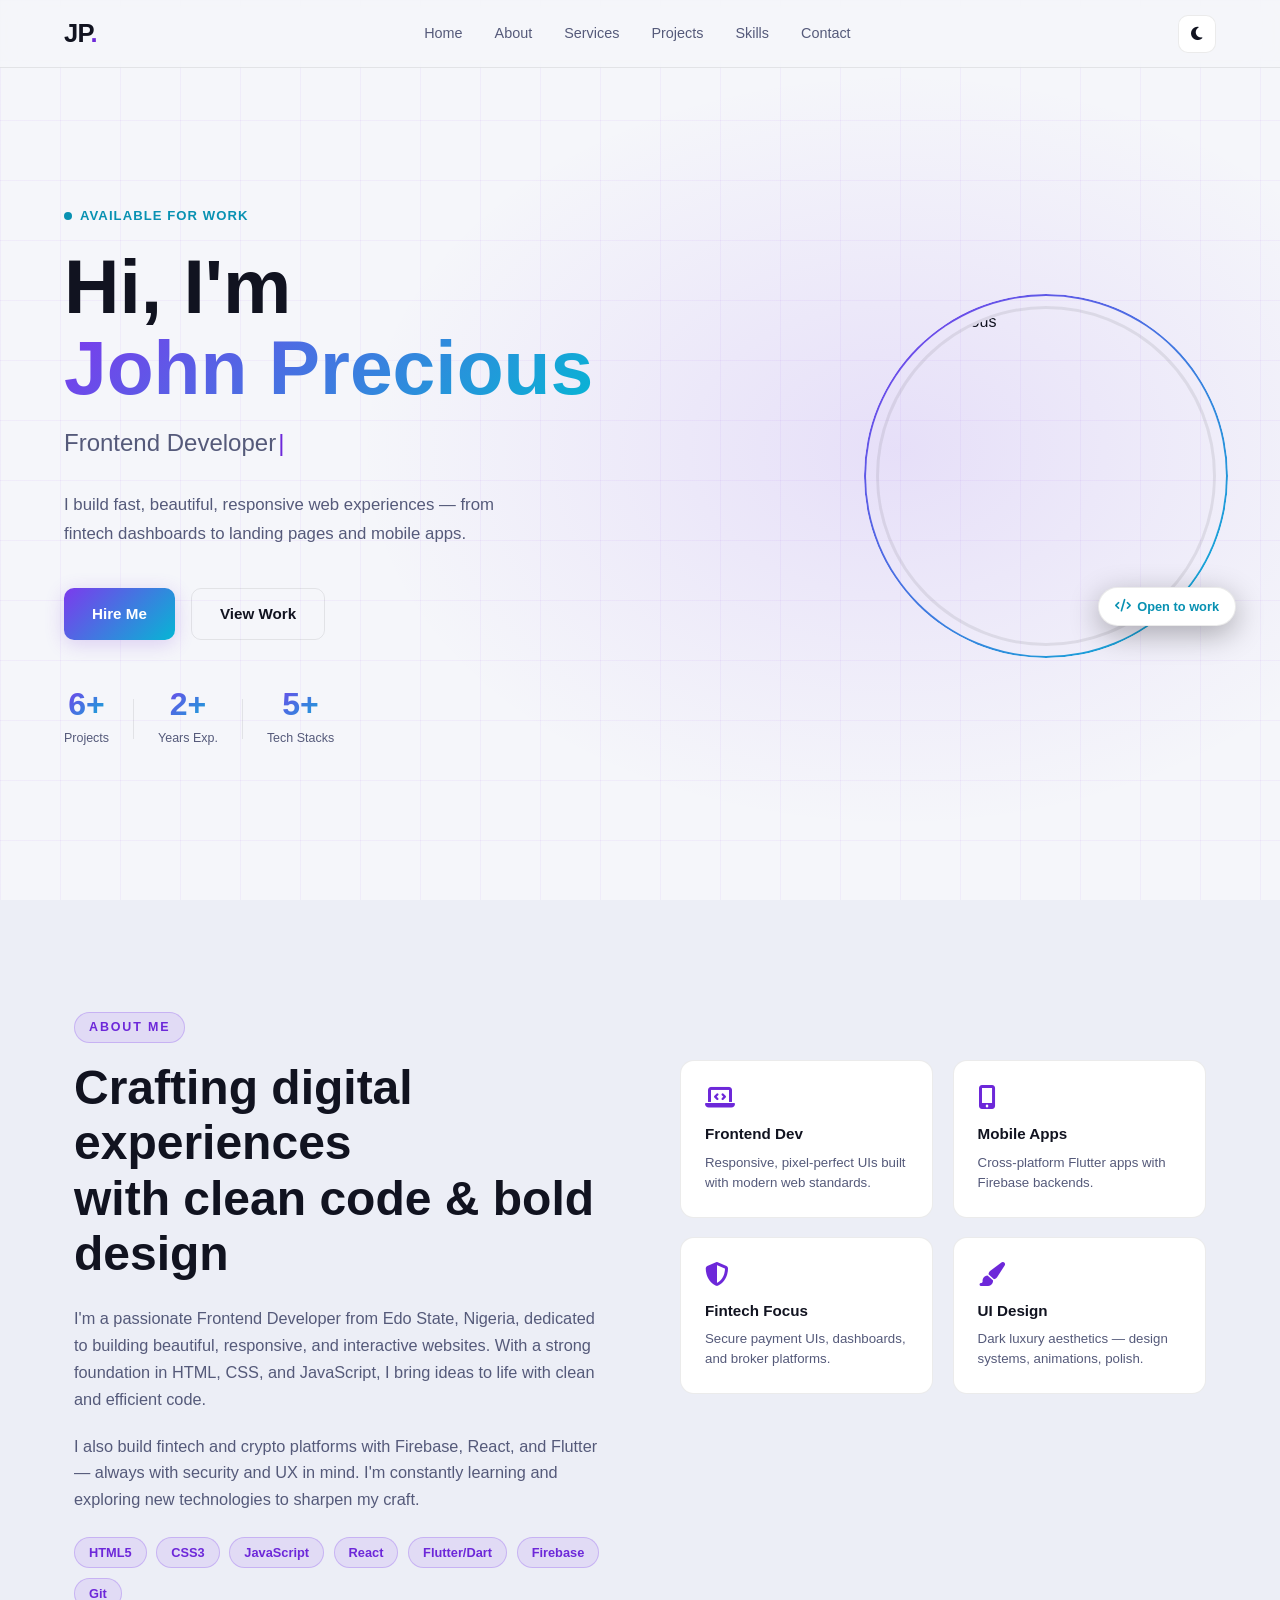
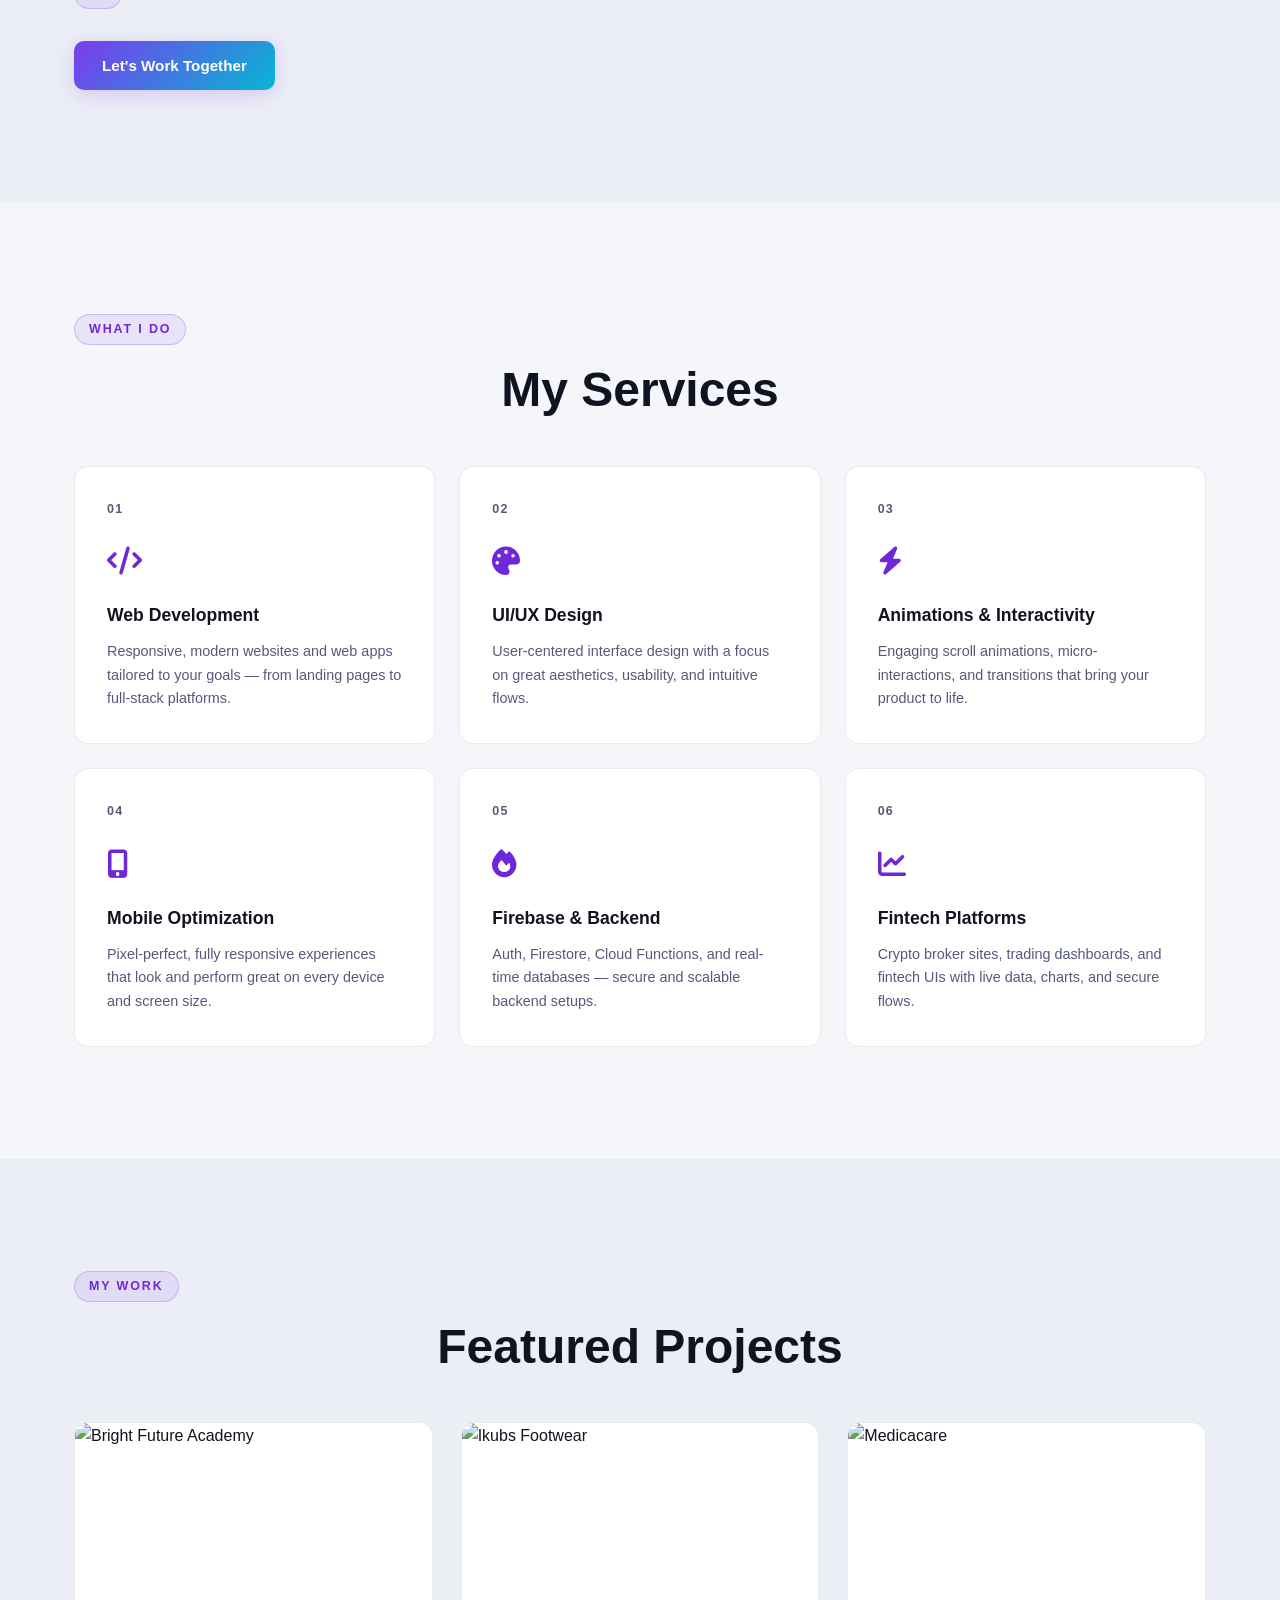
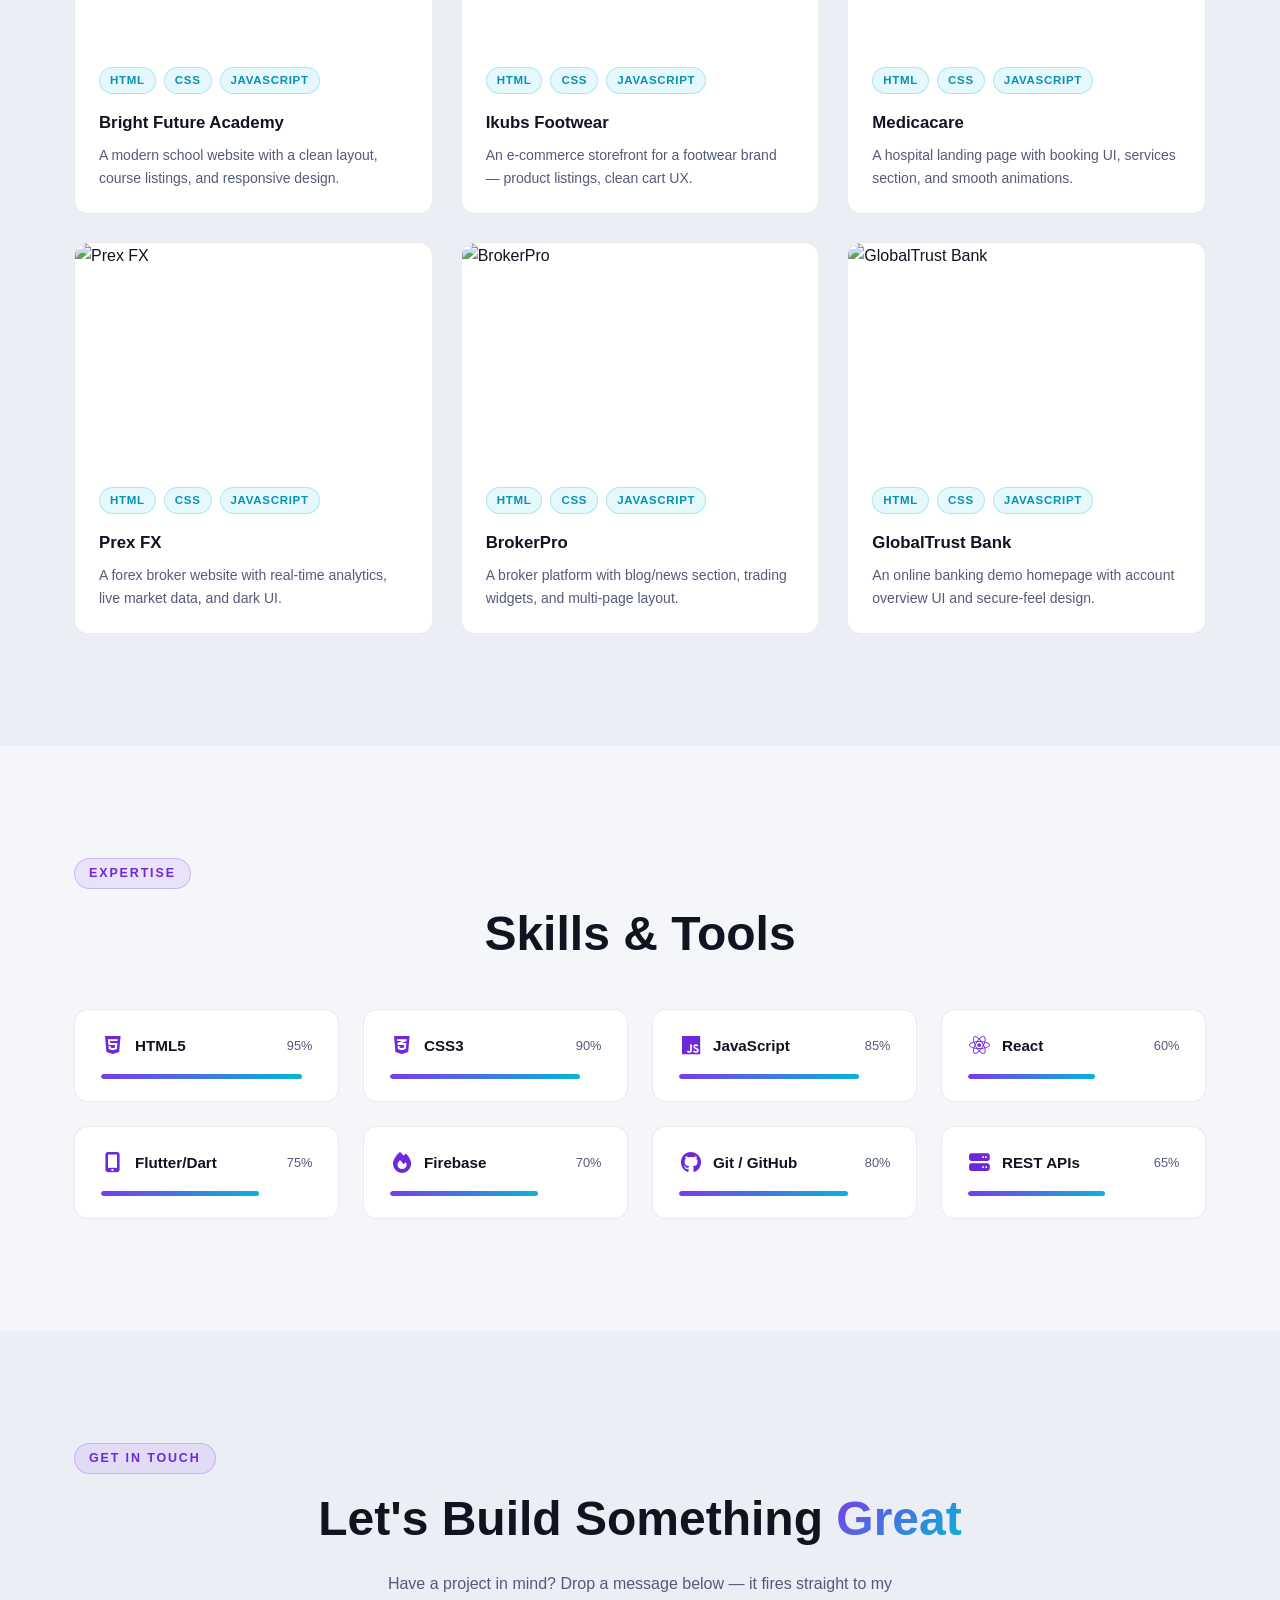
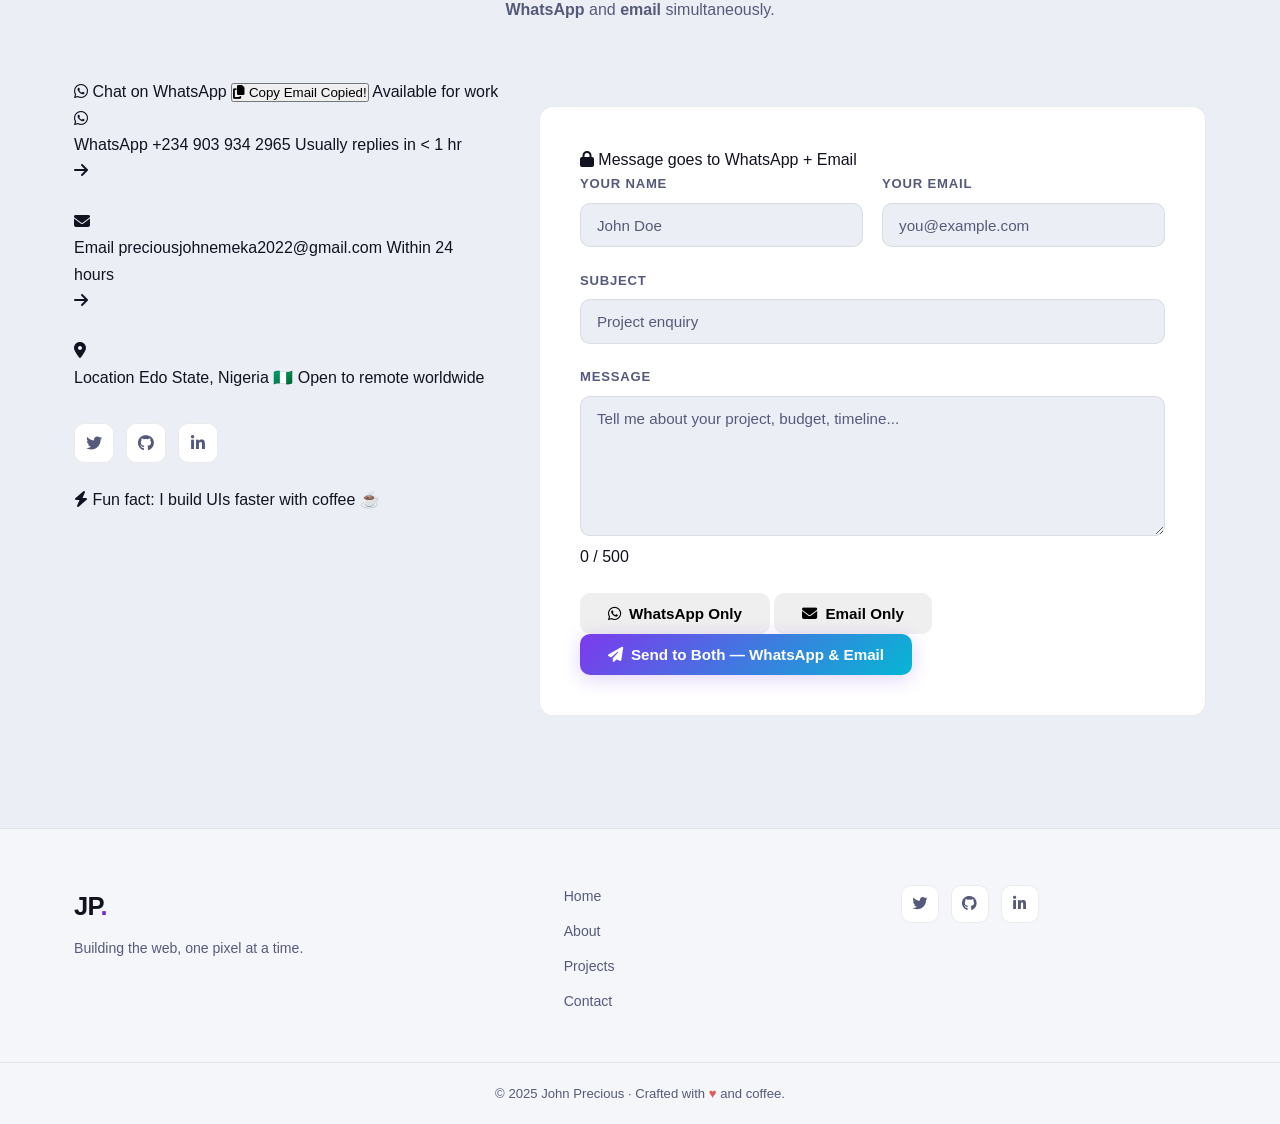
==== commit 9777c492: "Update index.html" ====
--- a/index.html
+++ b/index.html
@@ -20,12 +20,12 @@
   <header class="navbar" id="navbar">
     <a href="#home" class="logo">JP<span class="dot">.</span></a>
     <nav class="nav-links" id="navLinks">
-      <a href="#home" class="nav-link">Home</a>
-      <a href="#about" class="nav-link">About</a>
+      <a href="#home"     class="nav-link">Home</a>
+      <a href="#about"    class="nav-link">About</a>
       <a href="#services" class="nav-link">Services</a>
       <a href="#projects" class="nav-link">Projects</a>
-      <a href="#skills" class="nav-link">Skills</a>
-      <a href="#contact" class="nav-link">Contact</a>
+      <a href="#skills"   class="nav-link">Skills</a>
+      <a href="#contact"  class="nav-link">Contact</a>
     </nav>
     <div class="nav-right">
       <button class="theme-toggle" id="themeToggle" aria-label="Toggle theme">
@@ -52,7 +52,7 @@
       <div class="hero-stats">
         <div class="stat"><span class="stat-num">6+</span><span class="stat-label">Projects</span></div>
         <div class="stat-divider"></div>
-        <div class="stat"><span class="stat-num">2+</span><span class="stat-label">Years Experience</span></div>
+        <div class="stat"><span class="stat-num">2+</span><span class="stat-label">Years Exp.</span></div>
         <div class="stat-divider"></div>
         <div class="stat"><span class="stat-num">5+</span><span class="stat-label">Tech Stacks</span></div>
       </div>
@@ -254,35 +254,35 @@
       <div class="section-label reveal">Expertise</div>
       <h2 class="section-heading text-center reveal">Skills & Tools</h2>
       <div class="skills-grid">
-        <div class="skill-item reveal" data-level="95">
+        <div class="skill-item reveal">
           <div class="skill-top"><i class="fab fa-html5"></i><span>HTML5</span><span class="skill-pct">95%</span></div>
           <div class="skill-bar"><div class="skill-fill" data-level="95"></div></div>
         </div>
-        <div class="skill-item reveal" data-level="90">
+        <div class="skill-item reveal">
           <div class="skill-top"><i class="fab fa-css3-alt"></i><span>CSS3</span><span class="skill-pct">90%</span></div>
           <div class="skill-bar"><div class="skill-fill" data-level="90"></div></div>
         </div>
-        <div class="skill-item reveal" data-level="85">
+        <div class="skill-item reveal">
           <div class="skill-top"><i class="fab fa-js"></i><span>JavaScript</span><span class="skill-pct">85%</span></div>
           <div class="skill-bar"><div class="skill-fill" data-level="85"></div></div>
         </div>
-        <div class="skill-item reveal" data-level="60">
+        <div class="skill-item reveal">
           <div class="skill-top"><i class="fab fa-react"></i><span>React</span><span class="skill-pct">60%</span></div>
           <div class="skill-bar"><div class="skill-fill" data-level="60"></div></div>
         </div>
-        <div class="skill-item reveal" data-level="75">
+        <div class="skill-item reveal">
           <div class="skill-top"><i class="fas fa-mobile-alt"></i><span>Flutter/Dart</span><span class="skill-pct">75%</span></div>
           <div class="skill-bar"><div class="skill-fill" data-level="75"></div></div>
         </div>
-        <div class="skill-item reveal" data-level="70">
+        <div class="skill-item reveal">
           <div class="skill-top"><i class="fas fa-fire"></i><span>Firebase</span><span class="skill-pct">70%</span></div>
           <div class="skill-bar"><div class="skill-fill" data-level="70"></div></div>
         </div>
-        <div class="skill-item reveal" data-level="80">
+        <div class="skill-item reveal">
           <div class="skill-top"><i class="fab fa-github"></i><span>Git / GitHub</span><span class="skill-pct">80%</span></div>
           <div class="skill-bar"><div class="skill-fill" data-level="80"></div></div>
         </div>
-        <div class="skill-item reveal" data-level="65">
+        <div class="skill-item reveal">
           <div class="skill-top"><i class="fas fa-server"></i><span>REST APIs</span><span class="skill-pct">65%</span></div>
           <div class="skill-bar"><div class="skill-fill" data-level="65"></div></div>
         </div>
@@ -292,38 +292,88 @@
 
   <!-- ===== CONTACT ===== -->
   <section class="contact" id="contact">
+    <div class="contact-orb orb-1"></div>
+    <div class="contact-orb orb-2"></div>
+    <div class="contact-orb orb-3"></div>
+
     <div class="container">
       <div class="section-label reveal">Get In Touch</div>
-      <h2 class="section-heading text-center reveal">Let's Build Something Great</h2>
-      <p class="contact-sub reveal">Have a project in mind or want to collaborate? Drop me a message — I respond within 24 hours.</p>
+      <h2 class="section-heading text-center reveal">Let's Build Something <span class="gradient-text">Great</span></h2>
+      <p class="contact-sub reveal">Have a project in mind? Drop a message below — it fires straight to my <strong>WhatsApp</strong> and <strong>email</strong> simultaneously.</p>
+
+      <!-- Quick-reach pills -->
+      <div class="quick-reach reveal">
+        <a href="https://wa.me/2349039342965" target="_blank" class="reach-pill pill-wa">
+          <i class="fab fa-whatsapp"></i> Chat on WhatsApp
+        </a>
+        <button class="reach-pill pill-copy" id="copyEmail" data-copy="preciousjohnemeka2022@gmail.com">
+          <i class="fas fa-copy"></i> Copy Email
+          <span class="copy-tooltip">Copied!</span>
+        </button>
+        <span class="avail-dot">
+          <span class="pulse-ring"></span><span class="pulse-core"></span> Available for work
+        </span>
+      </div>
+
       <div class="contact-grid">
+
+        <!-- Left: info cards -->
         <div class="contact-info reveal">
-          <div class="info-item">
-            <div class="info-icon"><i class="fas fa-map-marker-alt"></i></div>
-            <div><h4>Location</h4><p>Edo State, Nigeria</p></div>
-          </div>
-          <div class="info-item">
-            <div class="info-icon"><i class="fas fa-envelope"></i></div>
-            <div><h4>Email</h4><a href="mailto:preciousjohnemeka2022@gmail.com">preciousjohnemeka2022@gmail.com</a></div>
-          </div>
-          <div class="info-item">
-            <div class="info-icon"><i class="fas fa-phone-alt"></i></div>
-            <div><h4>Phone</h4><a href="tel:+2349039342965">+234 903 934 2965</a></div>
-          </div>
+
+          <div class="cinfo-card">
+            <div class="cinfo-icon wa-icon"><i class="fab fa-whatsapp"></i></div>
+            <div class="cinfo-body">
+              <span class="cinfo-label">WhatsApp</span>
+              <a href="https://wa.me/2349039342965" target="_blank" class="cinfo-value">+234 903 934 2965</a>
+              <span class="cinfo-note">Usually replies in &lt; 1 hr</span>
+            </div>
+            <a href="https://wa.me/2349039342965" target="_blank" class="cinfo-action"><i class="fas fa-arrow-right"></i></a>
+          </div>
+
+          <div class="cinfo-card">
+            <div class="cinfo-icon em-icon"><i class="fas fa-envelope"></i></div>
+            <div class="cinfo-body">
+              <span class="cinfo-label">Email</span>
+              <a href="mailto:preciousjohnemeka2022@gmail.com" class="cinfo-value">preciousjohnemeka2022@gmail.com</a>
+              <span class="cinfo-note">Within 24 hours</span>
+            </div>
+            <a href="mailto:preciousjohnemeka2022@gmail.com" class="cinfo-action"><i class="fas fa-arrow-right"></i></a>
+          </div>
+
+          <div class="cinfo-card">
+            <div class="cinfo-icon loc-icon"><i class="fas fa-map-marker-alt"></i></div>
+            <div class="cinfo-body">
+              <span class="cinfo-label">Location</span>
+              <span class="cinfo-value">Edo State, Nigeria 🇳🇬</span>
+              <span class="cinfo-note">Open to remote worldwide</span>
+            </div>
+          </div>
+
           <div class="social-row">
-            <a href="https://x.com/PreciousJo52290" target="_blank" aria-label="Twitter"><i class="fab fa-twitter"></i></a>
-            <a href="https://github.com/john-precious" target="_blank" aria-label="GitHub"><i class="fab fa-github"></i></a>
-            <a href="https://www.linkedin.com/in/john-precious-235445289" target="_blank" aria-label="LinkedIn"><i class="fab fa-linkedin-in"></i></a>
-          </div>
-        </div>
-        <form class="contact-form reveal" id="contactForm">
+            <a href="https://x.com/PreciousJo52290" target="_blank" aria-label="Twitter" class="social-tip" data-tip="Twitter / X"><i class="fab fa-twitter"></i></a>
+            <a href="https://github.com/john-precious" target="_blank" aria-label="GitHub" class="social-tip" data-tip="GitHub"><i class="fab fa-github"></i></a>
+            <a href="https://www.linkedin.com/in/john-precious-235445289" target="_blank" aria-label="LinkedIn" class="social-tip" data-tip="LinkedIn"><i class="fab fa-linkedin-in"></i></a>
+          </div>
+
+          <div class="fun-ticker">
+            <span class="ticker-label"><i class="fas fa-bolt"></i> Fun fact:</span>
+            <span class="ticker-text" id="funTicker">I build UIs faster with coffee ☕</span>
+          </div>
+
+        </div>
+
+        <!-- Right: form -->
+        <form class="contact-form reveal" id="contactForm" novalidate>
+          <div class="form-header">
+            <span class="form-badge"><i class="fas fa-lock"></i> Message goes to WhatsApp + Email</span>
+          </div>
           <div class="form-row">
             <div class="form-group">
               <label for="name">Your Name</label>
               <input type="text" id="name" class="form-control" placeholder="John Doe" required />
             </div>
             <div class="form-group">
-              <label for="email">Email Address</label>
+              <label for="email">Your Email</label>
               <input type="email" id="email" class="form-control" placeholder="you@example.com" required />
             </div>
           </div>
@@ -333,12 +383,23 @@
           </div>
           <div class="form-group">
             <label for="message">Message</label>
-            <textarea id="message" class="form-control" rows="5" placeholder="Tell me about your project..." required></textarea>
-          </div>
-          <button type="submit" class="btn btn-primary submit-btn">
-            Send Message <i class="fas fa-paper-plane"></i>
+            <textarea id="message" class="form-control" rows="5" placeholder="Tell me about your project, budget, timeline..." required></textarea>
+            <span class="char-count" id="charCount">0 / 500</span>
+          </div>
+
+          <div class="form-actions">
+            <button type="button" class="btn send-wa" id="sendWa">
+              <i class="fab fa-whatsapp"></i> WhatsApp Only
+            </button>
+            <button type="button" class="btn send-em" id="sendEmail">
+              <i class="fas fa-envelope"></i> Email Only
+            </button>
+          </div>
+          <button type="submit" class="btn btn-primary send-both" id="sendBoth">
+            <i class="fas fa-paper-plane"></i> Send to Both — WhatsApp & Email
           </button>
         </form>
+
       </div>
     </div>
   </section>
@@ -367,9 +428,7 @@
     </div>
   </footer>
 
-  <!-- Back to top -->
   <a href="#home" class="back-to-top" id="backToTop" aria-label="Back to top"><i class="fas fa-arrow-up"></i></a>
-
   <script src="script.js"></script>
 </body>
 </html>
--- a/style.css
+++ b/style.css
@@ -1,1272 +1,961 @@
-* {
-    margin: 0;
-    padding: 0;
-    box-sizing: border-box;
+/* ===================================================
+   JOHN PRECIOUS · PORTFOLIO — REDESIGN 2025
+   Font: Space Grotesk (body) + Syne (display)
+   Palette: Deep navy/charcoal dark · Off-white light
+   Accent: Electric violet #7C3AED + cyan #06B6D4
+=================================================== */
+
+/* ── CUSTOM PROPERTIES ── */
+:root {
+  --bg:        #0B0D17;
+  --bg2:       #111320;
+  --bg3:       #161929;
+  --surface:   #1C1F33;
+  --border:    rgba(255,255,255,0.08);
+  --text:      #E8EAF6;
+  --muted:     #8891B4;
+  --accent:    #7C3AED;
+  --accent2:   #06B6D4;
+  --accent-glow: rgba(124,58,237,0.35);
+  --gradient:  linear-gradient(135deg, #7C3AED, #06B6D4);
+  --radius:    14px;
+  --transition: all 0.3s cubic-bezier(.4,0,.2,1);
+  --nav-h: 68px;
+}
+
+[data-theme="light"] {
+  --bg:        #F5F6FA;
+  --bg2:       #ECEEF6;
+  --bg3:       #E4E7F2;
+  --surface:   #FFFFFF;
+  --border:    rgba(0,0,0,0.08);
+  --text:      #111320;
+  --muted:     #555A7A;
+  --accent:    #6D28D9;
+  --accent2:   #0891B2;
+  --accent-glow: rgba(109,40,217,0.2);
+}
+
+/* ── RESET & BASE ── */
+*, *::before, *::after { margin:0; padding:0; box-sizing:border-box; }
+
+html { scroll-behavior: smooth; scroll-padding-top: var(--nav-h); }
+
+body {
+  font-family: 'Space Grotesk', sans-serif;
+  background: var(--bg);
+  color: var(--text);
+  line-height: 1.65;
+  overflow-x: hidden;
+  transition: background 0.35s ease, color 0.35s ease;
+}
+
+img { display:block; max-width:100%; }
+a  { color: inherit; text-decoration: none; }
+
+/* ── SCROLL REVEAL ── */
+.reveal {
+  opacity: 0;
+  transform: translateY(28px);
+  transition: opacity 0.65s ease, transform 0.65s ease;
+}
+.reveal.visible {
+  opacity: 1;
+  transform: translateY(0);
+}
+
+/* ── CONTAINER ── */
+.container { max-width: 1180px; margin: 0 auto; padding: 0 1.5rem; }
+
+/* ── TYPOGRAPHY ── */
+.section-label {
+  display: inline-block;
+  font-size: 0.78rem;
+  font-weight: 600;
+  letter-spacing: 0.15em;
+  text-transform: uppercase;
+  color: var(--accent);
+  background: rgba(124,58,237,0.1);
+  border: 1px solid rgba(124,58,237,0.25);
+  padding: 4px 14px;
+  border-radius: 100px;
+  margin-bottom: 1.1rem;
+}
+
+.section-heading {
+  font-family: 'Syne', sans-serif;
+  font-size: clamp(2rem, 4vw, 3rem);
+  font-weight: 800;
+  line-height: 1.15;
+  margin-bottom: 1.5rem;
+}
+.section-heading.text-center { text-align: center; }
+
+.gradient-text {
+  background: var(--gradient);
+  -webkit-background-clip: text;
+  -webkit-text-fill-color: transparent;
+  background-clip: text;
+}
+
+/* ── BUTTONS ── */
+.btn {
+  display: inline-flex;
+  align-items: center;
+  gap: 8px;
+  padding: 0.75rem 1.75rem;
+  border-radius: 10px;
+  font-size: 0.95rem;
+  font-weight: 600;
+  cursor: pointer;
+  transition: var(--transition);
+  border: none;
+  font-family: inherit;
+}
+.btn-primary {
+  background: var(--gradient);
+  color: #fff;
+  box-shadow: 0 4px 20px var(--accent-glow);
+}
+.btn-primary:hover {
+  transform: translateY(-2px);
+  box-shadow: 0 8px 30px var(--accent-glow);
+  opacity: 0.92;
+}
+.btn-ghost {
+  background: transparent;
+  color: var(--text);
+  border: 1.5px solid var(--border);
+}
+.btn-ghost:hover {
+  border-color: var(--accent);
+  color: var(--accent);
+  transform: translateY(-2px);
+}
+
+/* ════════════════════════════════
+   NAVBAR
+════════════════════════════════ */
+.navbar {
+  position: fixed;
+  top: 0; left: 0; right: 0;
+  height: var(--nav-h);
+  display: flex;
+  align-items: center;
+  justify-content: space-between;
+  padding: 0 5%;
+  background: rgba(11,13,23,0.8);
+  backdrop-filter: blur(16px);
+  -webkit-backdrop-filter: blur(16px);
+  border-bottom: 1px solid var(--border);
+  z-index: 1000;
+  transition: var(--transition);
+}
+
+[data-theme="light"] .navbar {
+  background: rgba(245,246,250,0.85);
+}
+
+.navbar.scrolled {
+  box-shadow: 0 4px 30px rgba(0,0,0,0.25);
+}
+
+.logo {
+  font-family: 'Syne', sans-serif;
+  font-size: 1.6rem;
+  font-weight: 800;
+  color: var(--text);
+  letter-spacing: -0.03em;
+}
+.logo .dot { color: var(--accent); }
+
+.nav-links {
+  display: flex;
+  align-items: center;
+  gap: 2rem;
+  list-style: none;
+}
+.nav-link {
+  font-size: 0.9rem;
+  font-weight: 500;
+  color: var(--muted);
+  position: relative;
+  transition: color 0.25s;
+}
+.nav-link::after {
+  content: '';
+  position: absolute;
+  bottom: -4px; left: 0;
+  width: 0; height: 2px;
+  background: var(--gradient);
+  border-radius: 2px;
+  transition: width 0.3s;
+}
+.nav-link:hover { color: var(--text); }
+.nav-link:hover::after { width: 100%; }
+
+.nav-right { display: flex; align-items: center; gap: 1rem; }
+
+/* Theme Toggle */
+.theme-toggle {
+  background: var(--surface);
+  border: 1px solid var(--border);
+  color: var(--text);
+  width: 38px; height: 38px;
+  border-radius: 10px;
+  display: grid; place-items: center;
+  cursor: pointer;
+  font-size: 0.95rem;
+  transition: var(--transition);
+}
+.theme-toggle:hover { border-color: var(--accent); color: var(--accent); }
+
+/* Hamburger */
+.hamburger {
+  display: none;
+  flex-direction: column;
+  gap: 5px;
+  background: none;
+  border: none;
+  cursor: pointer;
+  padding: 6px;
+}
+.hamburger span {
+  display: block;
+  width: 22px; height: 2px;
+  background: var(--text);
+  border-radius: 2px;
+  transition: var(--transition);
+}
+
+@media (max-width: 768px) {
+  .hamburger { display: flex; }
+  .nav-links {
+    position: fixed;
+    top: var(--nav-h); left: 0; right: 0;
+    background: var(--bg2);
+    border-bottom: 1px solid var(--border);
+    flex-direction: column;
+    align-items: flex-start;
+    gap: 0;
+    transform: translateY(-110%);
+    transition: transform 0.35s ease;
+    padding: 1rem 5%;
   }
-  
-  .navbar {
-    display: flex;
-    justify-content: space-between;
-    align-items: center;
-    padding: 1.2rem 5%;
-    background: #0f0f1a;
-    color: #fff;
-    position: sticky;
-    top: 0;
-    z-index: 1000;
+  .nav-links.open { transform: translateY(0); }
+  .nav-link { padding: 0.85rem 0; width: 100%; border-bottom: 1px solid var(--border); font-size: 1rem; }
+  .nav-link:last-child { border-bottom: none; }
+}
+
+/* ════════════════════════════════
+   HERO
+════════════════════════════════ */
+.hero {
+  min-height: 100vh;
+  padding: calc(var(--nav-h) + 4rem) 5% 5rem;
+  display: flex;
+  align-items: center;
+  justify-content: space-between;
+  gap: 4rem;
+  position: relative;
+  overflow: hidden;
+  background: var(--bg);
+}
+
+.hero-bg-grid {
+  position: absolute;
+  inset: 0;
+  background-image:
+    linear-gradient(rgba(124,58,237,0.05) 1px, transparent 1px),
+    linear-gradient(90deg, rgba(124,58,237,0.05) 1px, transparent 1px);
+  background-size: 60px 60px;
+  pointer-events: none;
+}
+.hero-bg-grid::after {
+  content: '';
+  position: absolute;
+  inset: 0;
+  background: radial-gradient(ellipse 60% 60% at 70% 50%, rgba(124,58,237,0.12) 0%, transparent 70%);
+}
+
+.hero-content {
+  flex: 1;
+  max-width: 600px;
+  position: relative;
+  z-index: 1;
+}
+
+.hero-eyebrow {
+  display: inline-flex;
+  align-items: center;
+  gap: 8px;
+  font-size: 0.82rem;
+  font-weight: 600;
+  letter-spacing: 0.08em;
+  text-transform: uppercase;
+  color: var(--accent2);
+  margin-bottom: 1.2rem;
+}
+.hero-eyebrow::before {
+  content: '';
+  display: inline-block;
+  width: 8px; height: 8px;
+  background: var(--accent2);
+  border-radius: 50%;
+  animation: blink 1.5s infinite;
+}
+@keyframes blink {
+  0%,100%{ opacity:1; } 50%{ opacity:0.3; }
+}
+
+.hero-title {
+  font-family: 'Syne', sans-serif;
+  font-size: clamp(2.8rem, 6vw, 5rem);
+  font-weight: 800;
+  line-height: 1.05;
+  margin-bottom: 1rem;
+}
+
+.hero-subtitle {
+  font-size: clamp(1.1rem, 2.5vw, 1.5rem);
+  font-weight: 400;
+  color: var(--muted);
+  margin-bottom: 1.25rem;
+  min-height: 2em;
+}
+
+.cursor {
+  display: inline-block;
+  animation: blink 0.8s infinite;
+  color: var(--accent);
+  font-weight: 300;
+  margin-left: 2px;
+}
+
+.hero-desc {
+  font-size: 1.05rem;
+  color: var(--muted);
+  max-width: 480px;
+  margin-bottom: 2.5rem;
+  line-height: 1.7;
+}
+
+.hero-actions { display: flex; gap: 1rem; flex-wrap: wrap; margin-bottom: 3rem; }
+
+.hero-stats { display: flex; align-items: center; gap: 1.5rem; flex-wrap: wrap; }
+.stat { text-align: center; }
+.stat-num {
+  display: block;
+  font-family: 'Syne', sans-serif;
+  font-size: 2rem;
+  font-weight: 800;
+  background: var(--gradient);
+  -webkit-background-clip: text;
+  -webkit-text-fill-color: transparent;
+  background-clip: text;
+  line-height: 1;
+  margin-bottom: 4px;
+}
+.stat-label { font-size: 0.78rem; color: var(--muted); font-weight: 500; }
+.stat-divider { width: 1px; height: 40px; background: var(--border); }
+
+/* Hero Visual */
+.hero-visual {
+  flex: 0 0 auto;
+  position: relative;
+  z-index: 1;
+}
+
+.hero-img-wrapper {
+  position: relative;
+  width: 340px;
+  height: 340px;
+}
+
+@media (max-width: 480px) {
+  .hero-img-wrapper { width: 240px; height: 240px; }
+}
+
+.hero-img {
+  width: 100%;
+  height: 100%;
+  object-fit: cover;
+  object-position: top center;
+  border-radius: 50%;
+  position: relative;
+  z-index: 1;
+  border: 3px solid var(--border);
+}
+
+.hero-img-ring {
+  position: absolute;
+  inset: -12px;
+  border-radius: 50%;
+  border: 2px solid transparent;
+  background: var(--gradient) border-box;
+  -webkit-mask: linear-gradient(#fff 0 0) padding-box, linear-gradient(#fff 0 0);
+  -webkit-mask-composite: destination-out;
+  mask-composite: exclude;
+  animation: spin 10s linear infinite;
+}
+@keyframes spin { to { transform: rotate(360deg); } }
+
+.hero-badge {
+  position: absolute;
+  bottom: 20px;
+  right: -20px;
+  background: var(--surface);
+  border: 1px solid var(--border);
+  padding: 8px 16px;
+  border-radius: 100px;
+  font-size: 0.8rem;
+  font-weight: 600;
+  color: var(--accent2);
+  display: flex;
+  align-items: center;
+  gap: 6px;
+  box-shadow: 0 8px 30px rgba(0,0,0,0.3);
+  z-index: 2;
+  white-space: nowrap;
+}
+
+@media (max-width: 900px) {
+  .hero {
+    flex-direction: column-reverse;
+    text-align: center;
+    padding-top: calc(var(--nav-h) + 2rem);
   }
-  
-  .logo {
-    font-size: 1.8rem;
-    font-weight: bold;
-    color: #fff;
-  }
-  .logo span {
-    color: #e91e63;
-  }
-  
-  .nav-links {
-    list-style: none;
-    display: flex;
-    gap: 2rem;
-  }
-  .nav-links a {
-    text-decoration: none;
-    color: #fff;
-    font-weight: 500;
-    position: relative;
-  }
-  .nav-links a::after {
-    content: "";
-    position: absolute;
-    width: 0;
-    height: 2px;
-    background: #e91e63;
-    left: 0;
-    bottom: -5px;
-    transition: 0.3s;
-  }
-  .nav-links a:hover::after {
-    width: 100%;
-  }
-  
-  .hamburger {
-    display: none;
-    flex-direction: column;
-    gap: 6px;
-    cursor: pointer;
-  }
-  .hamburger span {
-    width: 25px;
-    height: 3px;
-    background: #fff;
-    border-radius: 2px;
-  }
-  
-  /* Responsive */
-  @media (max-width: 768px) {
-    .nav-links {
-      position: absolute;
-      top: 70px;
-      left: -100%;
-      background: #111;
-      flex-direction: column;
-      width: 100%;
-      transition: 0.4s;
-      padding: 1rem 0;
-    }
-    .nav-links.active {
-      left: 0;
-    }
-    .hamburger {
-      display: flex;
-    }
-  }
-  
-
-  /* styling the home section*/
-  .home {
-    display: flex;
-    align-items: center;
-    justify-content: space-between;
-    padding: 4rem 5%;
-    min-height: 100vh;
-    background: #fff;
-    color: #0e0e0e;
-    flex-wrap: wrap;
-  }
-  
-  .home-content {
-    flex: 1;
-    animation: slideIn 1.5s ease;
-  }
-  
-  .home-content h1 {
-    font-size: 3rem;
-    margin-bottom: 0.5rem;
-  }
-  .home-content h1 span {
-    color: #e91e63;
-  }
-  
-  .home-content h2 {
-    font-size: 2rem;
-    color: #ccc;
-   margin-bottom: 1rem;
-  }
-  
-  .home-content p {
-    max-width: 500px;
-    font-size: 1.1rem;
-    line-height: 1.6;
-  }
-  
-  .home-buttons {
-    margin-top: 2rem;
-  }
-  .btn {
-    display: inline-block;
-    margin-right: 1rem;
-    background: #e91e63;
-    color: #fff;
-    padding: 0.75rem 1.5rem;
-    text-decoration: none;
-    border-radius: 5px;
-    transition: background 0.3s;
-  }
-  .btn:hover {
-    background: #c2185b;
-  }
-  
-  .home-image {
-    flex: 1;
-    text-align: center;
-  }
-  .home-image img {
-    max-width: 100%;
-    height: auto;
-    border-radius: 50%;
-    animation: bounce 3s infinite;
-  }
-  
-  /* Animations */
-  @keyframes bounce {
-    0%, 100% { transform: translateY(0); }
-    50% { transform: translateY(-10px); }
-  }
-  
-  @keyframes slideIn {
-    0% { transform: translateX(-50px); opacity: 0; }
-    100% { transform: translateX(0); opacity: 1; }
-  }
-  
-  /* Responsive */
-  @media (max-width: 768px) {
-    .home {
-      flex-direction: column;
-      text-align: center;
-    }
-    .home-content h1 {
-      font-size: 2.2rem;
-    }
-    .home-content h2 {
-      font-size: 1.5rem;
-    }
-  }
-
-  
-  /*styling the about section*/
-  /* About Section Styles */
-.about-section {
-    padding: 80px 20px;
-    background: #eee;
-    color: #111;
-    font-family: 'Poppins', sans-serif;
-  }
-  
-  .container {
-    max-width: 1100px;
-    margin: 0 auto;
-  }
-  
-  .section-title {
-    font-size: 3rem;
-    font-weight: 700;
-    text-align: center;
-   margin-bottom: 50px;
-    color: #ff4081;
-    opacity: 0;
-    animation: fadeInUp 1s forwards;
-    animation-delay: 0.3s;
-  }
-  
-  .about-content {
-    display: flex;
-    align-items: center;
-    justify-content: space-between;
-    gap: 40px;
-    flex-wrap: wrap;
-  }
-  
-  .about-text {
-    flex: 1 1 400px;
-    font-size: 1.2rem;
-    line-height: 1.8;
-    opacity: 0;
-    animation: fadeInLeft 1s forwards;
-    animation-delay: 0.6s;
-  }
-  
-  .about-text p {
-    margin-bottom: 20px;
-  }
-  
-  .btn-primary {
-    display: inline-block;
-    padding: 14px 30px;
-    background-color: #ff4081;
-    color: white;
-    border-radius: 30px;
-    text-decoration: none;
-    font-weight: 600;
-    transition: background-color 0.3s ease;
-  }
-  
-  .btn-primary:hover {
-    background-color: #e73370;
-  }
-  
-  .about-image {
-    flex: 1 1 400px;
-    opacity: 0;
-    animation: fadeInRight 1s forwards;
-    animation-delay: 0.6s;
-  }
-  
-  .about-image img {
-    width: 100%;
-    border-radius: 20px;
-    box-shadow: 0 0 30px #ff4081aa;
-  }
-  
-  /* Animations */
-  @keyframes fadeInUp {
-    from {
-      opacity: 0;
-      transform: translateY(30px);
-    }
-    to {
-      opacity: 1;
-      transform: translateY(0);
-    }
-  }
-  
-  @keyframes fadeInLeft {
-    from {
-      opacity: 0;
-      transform: translateX(-30px);
-    }
-    to {
-      opacity: 1;
-      transform: translateX(0);
-    }
-  }
-  
-  @keyframes fadeInRight {
-    from {
-      opacity: 0;
-     transform: translateX(30px);
-    }
-    to {
-      opacity: 1;
-      transform: translateX(0);
-    }
-  }
-  
-  /* Responsive */
-  @media (max-width: 768px) {
-    .about-content {
-      flex-direction: column;
-      text-align: center;
-    }
-    .about-text, .about-image {
-      animation-delay: 0.3s !important;
-    }
-  }
-
-    /* Services Section Styles */
-.services-section {
-    padding: 80px 20px;
-    background: #fff;
-    color: #121212;
-    font-family: 'Poppins', sans-serif;
-  }
-  
-  .section-title {
-   font-size: 3rem;
-    font-weight: 700;
-    text-align: center;
-    margin-bottom: 60px;
-    color: #ff4081;
-    opacity: 0;
-    animation: fadeInUp 1s forwards;
-  }
-  
-  .services-grid {
-    display: grid;
-    grid-template-columns: repeat(auto-fit, minmax(280px, 1fr));
-    gap: 40px;
-    max-width: 1100px;
-    margin: 0 auto;
-  }
-  
-  .service-card {
-    background: rgba(255, 64, 129, 0.1);
-    border-radius: 20px;
-    padding: 40px 30px;
-    text-align: center;
-    box-shadow: 0 0 15px #ff408166;
-    cursor: pointer;
-    transform: translateY(30px);
-    opacity: 0;
-    animation: fadeInUp 1s forwards;
-    transition: transform 0.3s ease, box-shadow 0.3s ease;
-  }
-  
-  .service-card:nth-child(1) {
-    animation-delay: 0.3s;
-  }
-  .service-card:nth-child(2) {
-    animation-delay: 0.5s;
-  }
-  .service-card:nth-child(3) {
-    animation-delay: 0.7s;
-  }
-  .service-card:nth-child(4) {
-    animation-delay: 0.9s;
-  }
-  
-  .service-card:hover {
-    transform: translateY(-10px);
-    box-shadow: 0 8px 30px #ff4081cc;
-  }
-  
-  .service-icon {
-    font-size: 3.5rem;
-    margin-bottom: 20px;
-    color: #ff4081;
-    transition: transform 0.3s ease;
-  }
-  
-  .service-card:hover .service-icon {
-    transform: scale(1.2) rotate(10deg);
-  }
-  
-  .service-card h3 {
-    font-size: 1.8rem;
-    margin-bottom: 15px;
-  }
-  
-  .service-card p {
-    font-size: 1.1rem;
-    color: #ccc;
-    line-height: 1.6;
-  }
-  
-  /* Animations */
-   @keyframes fadeInUp {
-    from {
-      opacity: 0;
-      transform: translateY(30px);
-    }
-    to {
-      opacity: 1;
-      transform: translateY(0);
-    }
-  }
-  
-  /* Responsive */
-  @media (max-width: 600px) {
-    .services-grid {
-      grid-template-columns: 1fr;
-    }
-  }
-
-
-
-    /* projects Section Styles */
-    .projects-section {
-        padding: 5rem 2rem;
-        background: linear-gradient(135deg, #f5f7fa 0%, #e4e8ed 100%);
-      }
-      
-      .section-title {
-        text-align: center;
-        font-size: 3rem;
-        margin-bottom: 4rem;
-        position: relative;
-      }
-      
-      .section-title::after {
-        content: '';
-        position: absolute;
-        bottom: -1rem;
-        left: 50%;
-        transform: translateX(-50%);
-        width: 100px;
-        height: 4px;
-        background: linear-gradient(90deg, #6a11cb 0%, #2575fc 100%);
-      }
-      
-      .projects-grid {
-        display: grid;
-        grid-template-columns: repeat(auto-fill, minmax(350px, 1fr));
-        gap: 2.5rem;
-        max-width: 1400px;
-        margin: 0 auto;
-      }
-      
-      .project-card {
-        background: white;
-        border-radius: 12px;
-        overflow: hidden;
-        box-shadow: 0 10px 30px rgba(0,0,0,0.1);
-        transition: all 0.3s ease;
-        position: relative;
-      }
-      
-      .project-card:hover {
-        transform: translateY(-10px);
-        box-shadow: 0 15px 40px rgba(0,0,0,0.15);
-      }
-      
-      .project-media {
-        position: relative;
-        height: 250px;
-        overflow: hidden;
-      }
-      
-      .project-video {
-        position: absolute;
-        top: 0;
-        left: 0;
-        width: 100%;
-        height: 100%;
-        object-fit: cover;
-        opacity: 0;
-        transition: opacity 0.5s ease;
-      }
-      
-      .project-image {
-        width: 100%;
-        height: 100%;
-        object-fit: cover;
-        transition: opacity 0.5s ease;
-      }
-      
-      .project-card:hover .project-video {
-        opacity: 1;
-      }
-      
-      .project-card:hover .project-image {
-        opacity: 0;
-      }
-      
-      .project-info {
-        padding: 1.5rem;
-      }
-      
-      .project-tags {
-        display: flex;
-        flex-wrap: wrap;
-        gap: 0.5rem;
-        margin: 1rem 0;
-      }
-      
-      .project-tags span {
-        background: #f0f2f5;
-        padding: 0.3rem 0.8rem;
-        border-radius: 20px;
-        font-size: 0.8rem;
-      }
-      
-      .project-link {
-        display: inline-flex;
-        align-items: center;
-        color: #2575fc;
-        font-weight: 600;
-        text-decoration: none;
-        margin-top: 1rem;
-      }
-      
-      .project-link svg {
-        margin-left: 0.5rem;
-        transition: transform 0.3s ease;
-      }
-      
-      .project-link:hover svg {
-        transform: translateX(5px);
-      }
-      
-      .view-all-container {
-        text-align: center;
-        margin-top: 4rem;
-      }
-      
-      .view-all-button {
-        display: inline-flex;
-        align-items: center;
-        padding: 1rem 2rem;
-        background: linear-gradient(90deg, #6a11cb 0%, #2575fc 100%);
-        color: white;
-        border-radius: 50px;
-        text-decoration: none;
-        font-weight: 600;
-        box-shadow: 0 4px 15px rgba(106, 17, 203, 0.3);
-        transition: all 0.3s ease;
-      }
-      
-      .view-all-button:hover {
-        transform: translateY(-3px);
-        box-shadow: 0 8px 25px rgba(106, 17, 203, 0.4);
-      }
-      
-      /* Animation for cards when they enter viewport */
-      @keyframes fadeInUp {
-        from {
-          opacity: 0;
-          transform: translateY(20px);
-        }
-        to {
-          opacity: 1;
-          transform: translateY(0);
-        }
-      }
-      
-      .project-card {
-        opacity: 0;
-        animation: fadeInUp 0.6s ease forwards;
-      }
-      
-      .project-card:nth-child(1) { animation-delay: 0.1s; }
-      .project-card:nth-child(2) { animation-delay: 0.2s; }
-      .project-card:nth-child(3) { animation-delay: 0.3s; }
-      /* Continue for more cards */
-
-
-
-
-
-      /*for styling the skills and testimonies*/
-      :root {
-        --primary-color: #4361ee;
-        --secondary-color: #3f37c9;
-        --accent-color: #4895ef;
-        --light-color: #f8f9fa;
-        --dark-color: #212529;
-      }
-
-      .section-title {
-        text-align: center;
-        margin: 2rem 0;
-        font-size: 2.5rem;
-        color: var(--secondary-color);
-        position: relative;
-      }
-
-      .section-title::after {
-        content: '';
-        position: absolute;
-        bottom: -10px;
-        left: 50%;
-        transform: translateX(-50%);
-        width: 100px;
-        height: 4px;
-        background: var(--accent-color);
-        border-radius: 2px;
-      }
-
-      .skills-testimonials {
-        max-width: 1200px;
-        margin: 0 auto;
-        padding: 2rem;
-        position: relative;
-      }
-
-      .carousel-container {
-        position: relative;
-        overflow: hidden;
-        height: 500px;
-      }
-
-      .carousel-track {
-        display: flex;
-        position: relative;
-        height: 100%;
-        transition: transform 0.5s ease-in-out;
-      }
-
-      .carousel-slide {
-        min-width: 100%;
-        padding: 1rem;
-        display: flex;
-        flex-direction: column;
-        justify-content: center;
-      }
-
-      /* Skills Slide */
-      .skills-slide {
-        align-items: center;
-      }
-
-      .skills-grid {
-        display: grid;
-        grid-template-columns: repeat(auto-fit, minmax(150px, 1fr));
-        gap: 2rem;
-        width: 100%;
-        margin-top: 2rem;
-      }
-
-      .skill-item {
-        background: white;
-        border-radius: 10px;
-        padding: 1.5rem;
-        text-align: center;
-        box-shadow: 0 5px 15px rgba(0, 0, 0, 0.1);
-        transition: all 0.3s ease;
-        transform: translateY(20px);
-        opacity: 0;
-      }
-
-      .skill-item.animate {
-        transform: translateY(0);
-        opacity: 1;
-      }
-
-      .skill-item:hover {
-        transform: translateY(-5px) !important;
-        box-shadow: 0 10px 20px rgba(0, 0, 0, 0.15);
-      }
-
-      .skill-icon {
-        font-size: 2.5rem;
-        margin-bottom: 1rem;
-        color: var(--primary-color);
-      }
-
-      .skill-name {
-        font-weight: 600;
-        margin-bottom: 0.5rem;
-      }
-
-      .skill-level {
-        height: 6px;
-        background: #e9ecef;
-        border-radius: 3px;
-        overflow: hidden;
-      }
-
-      .skill-progress {
-        height: 100%;
-        background: var(--accent-color);
-        width: 0;
-        transition: width 1.5s ease;
-      }
-
-      /* Testimonials Slide */
-      .testimonials-slide {
-        align-items: center;
-      }
-
-      .testimonials-container {
-        display: flex;
-        width: 100%;
-        overflow: hidden;
-
-        position: relative;
-        height: 400px;
-      }
-
-      .testimonial {
-        position: absolute;
-        top: 0;
-        left: 0;
-        width: 100%;
-        height: 100%;
-        opacity: 0;
-        transition: opacity 0.5s ease, transform 0.5s ease;
-        padding: 2rem;
-        background: white;
-        border-radius: 10px;
-        box-shadow: 0 5px 15px rgba(0, 0, 0, 0.1);
-        display: flex;
-        flex-direction: column;
-        justify-content: center;
-        align-items: center;
-        text-align: center;
-      }
-
-      .testimonial.active {
-        opacity: 1;
-        transform: translateX(0);
-      }
-
-      .testimonial.prev {
-        transform: translateX(-100%);
-      }
-
-      .testimonial.next {
-        transform: translateX(100%);
-      }
-
-      .testimonial-text {
-        font-size: 1.2rem;
-        line-height: 1.6;
-        margin-bottom: 1.5rem;
-        font-style: italic;
-        color: #555;
-        max-width: 800px;
-      }
-
-      .testimonial-author {
-        display: flex;
-        align-items: center;
-        margin-top: 1rem;
-      }
-
-      .author-avatar {
-        width: 60px;
-        height: 60px;
-        border-radius: 50%;
-        object-fit: cover;
-        margin-right: 1rem;
-        border: 3px solid var(--accent-color);
-      }
-
-      .author-info h4 {
-        color: var(--secondary-color);
-        margin-bottom: 0.2rem;
-      }
-
-      .author-info p {
-        color: #6c757d;
-        font-size: 0.9rem;
-      }
-
-      .testimonial-rating {
-        color: #ffc107;
-        font-size: 1.2rem;
-        margin-bottom: 1rem;
-      }
-
-      /* Navigation */
-      .carousel-nav {
-        position: absolute;
-        bottom: 20px;
-        left: 50%;
-        transform: translateX(-50%);
-        display: flex;
-        gap: 10px;
-      }
-
-      .nav-dot {
-        width: 12px;
-        height: 12px;
-        border-radius: 50%;
-        background: #adb5bd;
-        cursor: pointer;
-        transition: all 0.3s ease;
-      }
-
-      .nav-dot.active {
-        background: var(--primary-color);
-        transform: scale(1.2);
-      }
-
-      .testimonial-nav {
-        display: flex;
-        justify-content: center;
-        margin-top: 1rem;
-        gap: 1rem;
-      }
-
-      .testimonial-nav button {
-        background: var(--primary-color);
-        color: white;
-        border: none;
-        width: 40px;
-        height: 40px;
-        border-radius: 50%;
-        cursor: pointer;
-        display: flex;
-        align-items: center;
-        justify-content: center;
-        font-size: 1.2rem;
-        transition: all 0.3s ease;
-      }
-
-      .testimonial-nav button:hover {
-        background: var(--secondary-color);
-        transform: scale(1.1);
-      }
-
-      @media (max-width: 768px) {
-        .skills-grid {
-          grid-template-columns: repeat(auto-fit, minmax(120px, 1fr));
-          gap: 1rem;
-        }
-
-        .skill-item {
-          padding: 1rem;
-        }
-
-        .testimonial-text {
-          font-size: 1rem;
-        }
-      }
-
-
-
-      /* styling contact section*/
-      :root {
-        --primary-color: #6c63ff;
-        --secondary-color: #4d44db;
-        --accent-color: #ff6584;
-        --light-color: #f8f9fa;
-        --dark-color: #343a40;
-        --transition: all 0.3s ease;
-    }
-
-    * {
-        margin: 0;
-        padding: 0;
-        box-sizing: border-box;
-        font-family: 'Segoe UI', Tahoma, Geneva, Verdana, sans-serif;
-    }
-
-    body {
-        background-color: #f5f5f7;
-        color: var(--dark-color);
-        line-height: 1.6;
-    }
-
-    .contact-section {
-        max-width: 1200px;
-        margin: 50px auto;
-        padding: 40px;
-        background: white;
-        border-radius: 20px;
-        box-shadow: 0 15px 30px rgba(0, 0, 0, 0.1);
-        overflow: hidden;
-        position: relative;
-    }
-
-    .contact-section::before {
-        content: '';
-        position: absolute;
-        top: -50%;
-        left: -50%;
-        width: 200%;
-        height: 200%;
-        background: radial-gradient(circle, rgba(108, 99, 255, 0.1) 0%, rgba(108, 99, 255, 0) 70%);
-        animation: pulse 8s infinite alternate;
-        z-index: 0;
-    }
-
-    @keyframes pulse {
-        0% {
-            transform: scale(0.8);
-            opacity: 0.5;
-        }
-        100% {
-            transform: scale(1.2);
-            opacity: 0.8;
-        }
-    }
-
-    .section-header {
-        text-align: center;
-        margin-bottom: 60px;
-        position: relative;
-        z-index: 1;
-    }
-
-    .section-header h2 {
-        font-size: 2.5rem;
-        margin-bottom: 15px;
-        color: var(--primary-color);
-        position: relative;
-        display: inline-block;
-    }
-
-    .section-header h2::after {
-        content: '';
-        position: absolute;
-        bottom: -10px;
-        left: 50%;
-        transform: translateX(-50%);
-        width: 80px;
-        height: 4px;
-        background: var(--accent-color);
-        border-radius: 2px;
-    }
-
-    .section-header p {
-        font-size: 1.1rem;
-        color: #666;
-        max-width: 700px;
-        margin: 0 auto;
-    }
-
-    .contact-container {
-        display: flex;
-        flex-wrap: wrap;
-        gap: 30px;
-        position: relative;
-        z-index: 1;
-    }
-
-    .contact-info {
-        flex: 1;
-        min-width: 300px;
-        padding: 30px;
-        background: linear-gradient(135deg, rgba(108, 99, 255, 0.1) 0%, rgba(255, 101, 132, 0.1) 100%);
-        border-radius: 15px;
-        backdrop-filter: blur(5px);
-        transition: var(--transition);
-    }
-
-    .contact-info:hover {
-        transform: translateY(-5px);
-        box-shadow: 0 10px 20px rgba(0, 0, 0, 0.1);
-    }
-
-    .info-box {
-        display: flex;
-        align-items: flex-start;
-        margin-bottom: 30px;
-        transition: var(--transition);
-    }
-
-    .info-box:hover {
-        transform: translateX(5px);
-    }
-
-    .info-icon {
-        width: 50px;
-        height: 50px;
-        background: var(--primary-color);
-        color: white;
-        display: flex;
-        justify-content: center;
-        align-items: center;
-        border-radius: 50%;
-        margin-right: 20px;
-        font-size: 1.2rem;
-        flex-shrink: 0;
-        transition: var(--transition);
-    }
-
-    .info-box:hover .info-icon {
-        background: var(--accent-color);
-        transform: rotate(15deg);
-    }
-
-.info-details h3 {
-        font-size: 1.2rem;
-        margin-bottom: 5px;
-        color: var(--dark-color);
-    }
-
-    .info-details p, .info-details a {
-        color: #666;
-        text-decoration: none;
-        transition: var(--transition);
-    }
-
-    .info-details a:hover {
-        color: var(--primary-color);
-    }
-
-    .social-links {
-        display: flex;
-        gap: 15px;
-        margin-top: 20px;
-    }
-
-    .social-links a {
-        width: 40px;
-        height: 40px;
-        background: rgba(108, 99, 255, 0.1);
-        color: var(--primary-color);
-        display: flex;
-        justify-content: center;
-        align-items: center;
-        border-radius: 50%;
-        transition: var(--transition);
-    }
-
-    .social-links a:hover {
-        background: var(--primary-color);
-        color: white;
-        transform: translateY(-3px);
-    }
-
-    .contact-form {
-        flex: 1;
-        min-width: 300px;
-        padding: 30px;
-        background: white;
-        border-radius: 15px;
-        box-shadow: 0 5px 15px rgba(0, 0, 0, 0.05);
-        transition: var(--transition);
-    }
-
-    .contact-form:hover {
-        box-shadow: 0 10px 25px rgba(0, 0, 0, 0.1);
-    }
-
-    .form-group {
-        margin-bottom: 25px;
-        position: relative;
-    }
-
-    .form-group label {
-        display: block;
-        margin-bottom: 8px;
-        font-weight: 500;
-        color: var(--dark-color);
-    }
-
-    .form-control {
-        width: 100%;
-        padding: 12px 15px;
-        border: 1px solid #ddd;
-        border-radius: 8px;
-        font-size: 1rem;
-        transition: var(--transition);
-    }
-
-    .form-control:focus {
-        border-color: var(--primary-color);
-        box-shadow: 0 0 0 3px rgba(108, 99, 255, 0.2);
-        outline: none;
-    }
-
-    textarea.form-control {
-        min-height: 150px;
-        resize: vertical;
-    }
-
-    .submit-btn {
-        background: var(--primary-color);
-        color: white;
-        border: none;
-        padding: 12px 30px;
-        border-radius: 8px;
-        cursor: pointer;
-        font-size: 1rem;
-        font-weight: 500;
-        transition: var(--transition);
-        display: inline-flex;
-        align-items: center;
-        gap: 10px;
-    }
-
-    .submit-btn:hover {
-        background: var(--secondary-color);
-        transform: translateY(-2px);
-        box-shadow: 0 5px 15px rgba(108, 99, 255, 0.3);
-    }
-
-    .submit-btn i {
-        transition: var(--transition);
-    }
-
-    .submit-btn:hover i {
-        transform: translateX(3px);
-    }
-
-    /* Floating animation for decorative elements */
-    .floating-element {
-        position: absolute;
-        opacity: 0.6;
-        z-index: 0;
-    }
-
-    .circle {
-        width: 100px;
-        height: 100px;
-        border-radius: 50%;
-        background: rgba(108, 99, 255, 0.1);
-        animation: float 6s ease-in-out infinite;
-    }
-
-    .triangle {
-        width: 0;
-        height: 0;
-        border-left: 50px solid transparent;
-        border-right: 50px solid transparent;
-        border-bottom: 80px solid rgba(255, 101, 132, 0.1);
-        animation: float 8s ease-in-out infinite 2s;
-    }
-
-    @keyframes float {
-        0%, 100% {
-            transform: translateY(0) rotate(0deg);
-        }
-        50% {
-            transform: translateY(-20px) rotate(5deg);
-        }
-    }
-
-/* Responsive adjustments */
-    @media (max-width: 768px) {
-        .contact-section {
-            padding: 30px 20px;
-            margin: 30px auto;
-        }
-        
-        .section-header h2 {
-            font-size: 2rem;
-        }
-        
-        .contact-container {
-            flex-direction: column;
-        }
-        
-        .contact-info, .contact-form {
-            min-width: 100%;
-        }
-    }
-
-
-
-
-    /* styling the footer section*/
-    /* Base Styles */
-.portfolio-footer {
-  position: relative;
-  background: #0f0f1a;
+  .hero-content { max-width: 100%; align-items: center; }
+  .hero-desc { margin: 0 auto 2.5rem; }
+  .hero-actions { justify-content: center; }
+  .hero-stats { justify-content: center; }
+  .hero-img-wrapper { width: 220px; height: 220px; }
+  .hero-badge { right: -10px; }
+}
+
+/* ════════════════════════════════
+   ABOUT
+════════════════════════════════ */
+.about {
+  padding: 7rem 0;
+  background: var(--bg2);
+}
+
+.about-grid {
+  display: grid;
+  grid-template-columns: 1fr 1fr;
+  gap: 5rem;
+  align-items: start;
+}
+
+.about-text p {
+  color: var(--muted);
+  margin-bottom: 1.25rem;
+  font-size: 1.02rem;
+}
+
+.about-tags {
+  display: flex;
+  flex-wrap: wrap;
+  gap: 0.6rem;
+  margin: 1.5rem 0 2rem;
+}
+.about-tags span {
+  background: rgba(124,58,237,0.1);
+  border: 1px solid rgba(124,58,237,0.25);
+  color: var(--accent);
+  font-size: 0.8rem;
+  font-weight: 600;
+  padding: 4px 14px;
+  border-radius: 100px;
+}
+
+.about-cards {
+  display: grid;
+  grid-template-columns: 1fr 1fr;
+  gap: 1.2rem;
+}
+.acard {
+  background: var(--surface);
+  border: 1px solid var(--border);
+  border-radius: var(--radius);
+  padding: 1.5rem;
+  transition: var(--transition);
+}
+.acard:hover {
+  border-color: var(--accent);
+  transform: translateY(-4px);
+  box-shadow: 0 12px 30px rgba(124,58,237,0.15);
+}
+.acard i {
+  font-size: 1.5rem;
+  color: var(--accent);
+  margin-bottom: 0.75rem;
+}
+.acard h4 { font-size: 0.95rem; font-weight: 700; margin-bottom: 0.4rem; }
+.acard p { font-size: 0.83rem; color: var(--muted); line-height: 1.5; }
+
+@media (max-width: 900px) {
+  .about-grid { grid-template-columns: 1fr; gap: 3rem; }
+}
+@media (max-width: 480px) {
+  .about-cards { grid-template-columns: 1fr; }
+}
+
+/* ════════════════════════════════
+   SERVICES
+════════════════════════════════ */
+.services {
+  padding: 7rem 0;
+  background: var(--bg);
+}
+
+.services-grid {
+  margin-top: 3rem;
+  display: grid;
+  grid-template-columns: repeat(auto-fit, minmax(320px, 1fr));
+  gap: 1.5rem;
+}
+
+.service-card {
+  position: relative;
+  background: var(--surface);
+  border: 1px solid var(--border);
+  border-radius: var(--radius);
+  padding: 2rem;
+  overflow: hidden;
+  transition: var(--transition);
+}
+
+.service-card::before {
+  content: '';
+  position: absolute;
+  inset: 0;
+  background: var(--gradient);
+  opacity: 0;
+  transition: opacity 0.35s;
+}
+
+.service-card:hover {
+  border-color: var(--accent);
+  transform: translateY(-6px);
+  box-shadow: 0 16px 40px rgba(124,58,237,0.2);
+}
+.service-card:hover::before { opacity: 0.06; }
+
+.service-num {
+  font-family: 'Syne', sans-serif;
+  font-size: 0.78rem;
+  font-weight: 700;
+  color: var(--muted);
+  letter-spacing: 0.1em;
+  margin-bottom: 1.25rem;
+  position: relative;
+  z-index: 1;
+}
+.service-icon {
+  font-size: 1.75rem;
+  color: var(--accent);
+  margin-bottom: 1rem;
+  position: relative;
+  z-index: 1;
+  transition: transform 0.3s;
+}
+.service-card:hover .service-icon { transform: scale(1.15); }
+.service-card h3 {
+  font-size: 1.1rem;
+  font-weight: 700;
+  margin-bottom: 0.6rem;
+  position: relative;
+  z-index: 1;
+}
+.service-card p {
+  font-size: 0.9rem;
+  color: var(--muted);
+  line-height: 1.65;
+  position: relative;
+  z-index: 1;
+}
+
+/* ════════════════════════════════
+   PROJECTS
+════════════════════════════════ */
+.projects {
+  padding: 7rem 0;
+  background: var(--bg2);
+}
+
+.projects-grid {
+  margin-top: 3rem;
+  display: grid;
+  grid-template-columns: repeat(auto-fill, minmax(340px, 1fr));
+  gap: 1.75rem;
+}
+
+.project-card {
+  background: var(--surface);
+  border: 1px solid var(--border);
+  border-radius: var(--radius);
+  overflow: hidden;
+  transition: var(--transition);
+}
+.project-card:hover {
+  transform: translateY(-6px);
+  box-shadow: 0 20px 50px rgba(0,0,0,0.3);
+  border-color: rgba(124,58,237,0.4);
+}
+
+.project-img {
+  position: relative;
+  height: 220px;
+  overflow: hidden;
+}
+.project-img img {
+  width: 100%;
+  height: 100%;
+  object-fit: cover;
+  transition: transform 0.5s ease;
+}
+.project-card:hover .project-img img { transform: scale(1.05); }
+
+.project-overlay {
+  position: absolute;
+  inset: 0;
+  background: rgba(11,13,23,0.75);
+  backdrop-filter: blur(4px);
+  display: flex;
+  align-items: center;
+  justify-content: center;
+  opacity: 0;
+  transition: opacity 0.35s;
+}
+.project-card:hover .project-overlay { opacity: 1; }
+
+.project-link-btn {
+  background: var(--gradient);
   color: #fff;
-  padding: 2rem 0;
+  font-size: 0.85rem;
+  font-weight: 700;
+  padding: 10px 24px;
+  border-radius: 100px;
+  display: flex;
+  align-items: center;
+  gap: 8px;
+  transition: transform 0.25s;
+}
+.project-link-btn:hover { transform: scale(1.05); }
+
+.project-body { padding: 1.5rem; }
+.project-tags {
+  display: flex;
+  flex-wrap: wrap;
+  gap: 0.5rem;
+  margin-bottom: 0.9rem;
+}
+.project-tags span {
+  font-size: 0.72rem;
+  font-weight: 700;
+  letter-spacing: 0.06em;
+  text-transform: uppercase;
+  background: rgba(6,182,212,0.1);
+  border: 1px solid rgba(6,182,212,0.25);
+  color: var(--accent2);
+  padding: 3px 10px;
+  border-radius: 100px;
+}
+.project-body h3 {
+  font-size: 1.05rem;
+  font-weight: 700;
+  margin-bottom: 0.5rem;
+}
+.project-body p { font-size: 0.875rem; color: var(--muted); line-height: 1.6; }
+
+@media (max-width: 600px) {
+  .projects-grid { grid-template-columns: 1fr; }
+}
+
+/* ════════════════════════════════
+   SKILLS
+════════════════════════════════ */
+.skills {
+  padding: 7rem 0;
+  background: var(--bg);
+}
+
+.skills-grid {
+  margin-top: 3rem;
+  display: grid;
+  grid-template-columns: repeat(auto-fit, minmax(260px, 1fr));
+  gap: 1.5rem;
+}
+
+.skill-item {
+  background: var(--surface);
+  border: 1px solid var(--border);
+  border-radius: var(--radius);
+  padding: 1.4rem 1.6rem;
+  transition: var(--transition);
+}
+.skill-item:hover {
+  border-color: var(--accent);
+  transform: translateY(-3px);
+}
+.skill-top {
+  display: flex;
+  align-items: center;
+  gap: 0.65rem;
+  margin-bottom: 1rem;
+}
+.skill-top i {
+  font-size: 1.3rem;
+  color: var(--accent);
+  width: 24px;
+  text-align: center;
+}
+.skill-top span:nth-child(2) { flex: 1; font-weight: 600; font-size: 0.95rem; }
+.skill-pct { font-size: 0.8rem; color: var(--muted); }
+
+.skill-bar {
+  background: rgba(255,255,255,0.06);
+  height: 5px;
+  border-radius: 100px;
   overflow: hidden;
-  font-family: 'Inter', sans-serif;
-}
-
-/* Animated Gradient Border */
-.footer-border {
-  position: absolute;
-  top: 0;
-  left: 0;
+}
+.skill-fill {
+  height: 100%;
+  width: 0;
+  border-radius: 100px;
+  background: var(--gradient);
+  transition: width 1.2s cubic-bezier(.4,0,.2,1);
+}
+
+/* ════════════════════════════════
+   CONTACT
+════════════════════════════════ */
+.contact {
+  padding: 7rem 0;
+  background: var(--bg2);
+}
+
+.contact-sub {
+  text-align: center;
+  color: var(--muted);
+  max-width: 520px;
+  margin: 0 auto 3.5rem;
+  font-size: 1rem;
+}
+
+.contact-grid {
+  display: grid;
+  grid-template-columns: 1fr 1.6fr;
+  gap: 3rem;
+  align-items: start;
+}
+
+.contact-info {
+  display: flex;
+  flex-direction: column;
+  gap: 1.5rem;
+}
+.info-item {
+  display: flex;
+  align-items: flex-start;
+  gap: 1rem;
+}
+.info-icon {
+  width: 44px; height: 44px;
+  border-radius: 12px;
+  background: rgba(124,58,237,0.12);
+  border: 1px solid rgba(124,58,237,0.25);
+  color: var(--accent);
+  display: grid; place-items: center;
+  font-size: 1rem;
+  flex-shrink: 0;
+  transition: var(--transition);
+}
+.info-item:hover .info-icon {
+  background: var(--accent);
+  color: #fff;
+}
+.info-item h4 { font-size: 0.8rem; text-transform: uppercase; letter-spacing: 0.06em; color: var(--muted); margin-bottom: 4px; }
+.info-item p, .info-item a { font-size: 0.95rem; font-weight: 500; color: var(--text); }
+.info-item a:hover { color: var(--accent); }
+
+.social-row { display: flex; gap: 0.75rem; margin-top: 0.5rem; }
+.social-row a {
+  width: 40px; height: 40px;
+  border-radius: 10px;
+  background: var(--surface);
+  border: 1px solid var(--border);
+  color: var(--muted);
+  display: grid; place-items: center;
+  font-size: 1rem;
+  transition: var(--transition);
+}
+.social-row a:hover {
+  background: var(--accent);
+  border-color: var(--accent);
+  color: #fff;
+  transform: translateY(-3px);
+}
+
+/* Contact Form */
+.contact-form {
+  background: var(--surface);
+  border: 1px solid var(--border);
+  border-radius: var(--radius);
+  padding: 2.5rem;
+}
+
+.form-row {
+  display: grid;
+  grid-template-columns: 1fr 1fr;
+  gap: 1.2rem;
+}
+
+.form-group {
+  display: flex;
+  flex-direction: column;
+  gap: 0.5rem;
+  margin-bottom: 1.4rem;
+}
+.form-group:last-of-type { margin-bottom: 0; }
+
+.form-group label {
+  font-size: 0.82rem;
+  font-weight: 600;
+  color: var(--muted);
+  text-transform: uppercase;
+  letter-spacing: 0.06em;
+}
+.form-control {
+  background: var(--bg2);
+  border: 1.5px solid var(--border);
+  color: var(--text);
+  padding: 0.8rem 1rem;
+  border-radius: 10px;
+  font-size: 0.95rem;
+  font-family: inherit;
+  transition: var(--transition);
   width: 100%;
-  height: 4px;
-  background: linear-gradient(90deg, #ff4d4d, #f9cb28, #6e3aff);
-  background-size: 300% 300%;
-  animation: gradientShift 6s ease infinite;
-}
-
-@keyframes gradientShift {
-  0% { background-position: 0% 50%; }
-  50% { background-position: 100% 50%; }
-  100% { background-position: 0% 50%; }
-}
-
-/* Footer Content Layout */
-.footer-content {
-  max-width: 1200px;
-  margin: 0 auto;
+}
+.form-control::placeholder { color: var(--muted); }
+.form-control:focus {
+  outline: none;
+  border-color: var(--accent);
+  box-shadow: 0 0 0 3px rgba(124,58,237,0.15);
+}
+textarea.form-control { resize: vertical; min-height: 140px; }
+
+.submit-btn {
+  margin-top: 1.5rem;
+  width: 100%;
+  justify-content: center;
+  padding: 0.9rem;
+  font-size: 1rem;
+}
+
+@media (max-width: 860px) {
+  .contact-grid { grid-template-columns: 1fr; }
+}
+@media (max-width: 520px) {
+  .form-row { grid-template-columns: 1fr; }
+  .contact-form { padding: 1.5rem; }
+}
+
+/* ════════════════════════════════
+   FOOTER
+════════════════════════════════ */
+.footer {
+  background: var(--bg);
+  border-top: 1px solid var(--border);
+  padding: 3.5rem 0 0;
+}
+
+.footer-inner {
+  display: grid;
+  grid-template-columns: 1.5fr 1fr 1fr;
+  gap: 2rem;
+  align-items: start;
+  padding-bottom: 3rem;
+}
+
+.footer-brand p { font-size: 0.88rem; color: var(--muted); margin-top: 0.6rem; }
+
+.footer-links, .footer-socials {
   display: flex;
   flex-direction: column;
-  align-items: center;
-  gap: 1.5rem;
-}
-
-/* Social Icons */
-.footer-social {
-  display: flex;
-  gap: 1.5rem;
-}
-
-.social-icon {
+  gap: 0.75rem;
+}
+.footer-links a {
+  font-size: 0.88rem;
+  color: var(--muted);
+  transition: color 0.25s;
+}
+.footer-links a:hover { color: var(--accent); }
+
+.footer-socials { flex-direction: row; flex-wrap: wrap; gap: 0.75rem; }
+.footer-socials a {
+  width: 38px; height: 38px;
+  border-radius: 10px;
+  background: var(--surface);
+  border: 1px solid var(--border);
+  color: var(--muted);
+  display: grid; place-items: center;
+  font-size: 0.95rem;
+  transition: var(--transition);
+}
+.footer-socials a:hover {
+  background: var(--accent);
+  border-color: var(--accent);
   color: #fff;
-  font-size: 1.2rem;
-  transition: transform 0.3s, color 0.3s;
-}
-
-.social-icon:hover {
   transform: translateY(-3px);
-  color: #6e3aff; /* Purple accent */
-}
-
-/* Copyright & CTA */
-.footer-meta {
+}
+
+.footer-bottom {
+  border-top: 1px solid var(--border);
+  padding: 1.25rem 5%;
   text-align: center;
 }
-
-.footer-meta p {
-  margin: 0;
-  opacity: 0.8;
-}
-
-.heart {
-  color: #ff4d4d;
-  animation: pulse 1.5s infinite;
-}
-
-@keyframes pulse {
-  0% { transform: scale(1); }
-  50% { transform: scale(1.3); }
-  100% { transform: scale(1); }
-}
-
-.footer-cta {
-  margin-top: 1rem;
-  background: linear-gradient(45deg, #6e3aff, #ff4d4d);
-  color: white;
-  border: none;
-  padding: 0.6rem 1.5rem;
-  border-radius: 50px;
-  cursor: pointer;
-  font-weight: bold;
-  transition: transform 0.3s, box-shadow 0.3s;
-}
-
-.footer-cta:hover {
-  transform: translateY(-2px);
-  box-shadow: 0 5px 15px rgba(110, 58, 255, 0.4);
-}
-
-/* Back-to-Top Arrow */
+.footer-bottom p { font-size: 0.82rem; color: var(--muted); }
+.heart { color: #E05C5C; display: inline-block; animation: heartbeat 1.5s ease infinite; }
+@keyframes heartbeat {
+  0%,100% { transform: scale(1); }
+  50% { transform: scale(1.25); }
+}
+
+@media (max-width: 700px) {
+  .footer-inner { grid-template-columns: 1fr; }
+}
+
+/* ════════════════════════════════
+   BACK TO TOP
+════════════════════════════════ */
 .back-to-top {
   position: fixed;
-  bottom: 2rem;
-  right: 2rem;
-  background: rgba(255, 255, 255, 0.1);
-  backdrop-filter: blur(10px);
-  width: 40px;
-  height: 40px;
-  border-radius: 50%;
-  display: grid;
-  place-items: center;
-  color: white;
-  text-decoration: none;
+  bottom: 2rem; right: 2rem;
+  width: 44px; height: 44px;
+  border-radius: 12px;
+  background: var(--gradient);
+  color: #fff;
+  display: grid; place-items: center;
+  font-size: 1rem;
+  box-shadow: 0 4px 20px var(--accent-glow);
   opacity: 0;
-  transition: opacity 0.3s, transform 0.3s;
-}
-
+  pointer-events: none;
+  transition: opacity 0.35s, transform 0.35s;
+  z-index: 999;
+}
 .back-to-top.visible {
   opacity: 1;
-}
-
-.back-to-top:hover {
-  transform: translateY(-5px);
-  background: #6e3aff;
-}
-
-
-
-
-
-
-
+  pointer-events: all;
+}
+.back-to-top:hover { transform: translateY(-4px); }
+
+/* ════════════════════════════════
+   REDUCED MOTION
+════════════════════════════════ */
+@media (prefers-reduced-motion: reduce) {
+  *, *::before, *::after { animation-duration: 0.01ms !important; transition-duration: 0.01ms !important; }
+  .reveal { opacity: 1; transform: none; }
+}
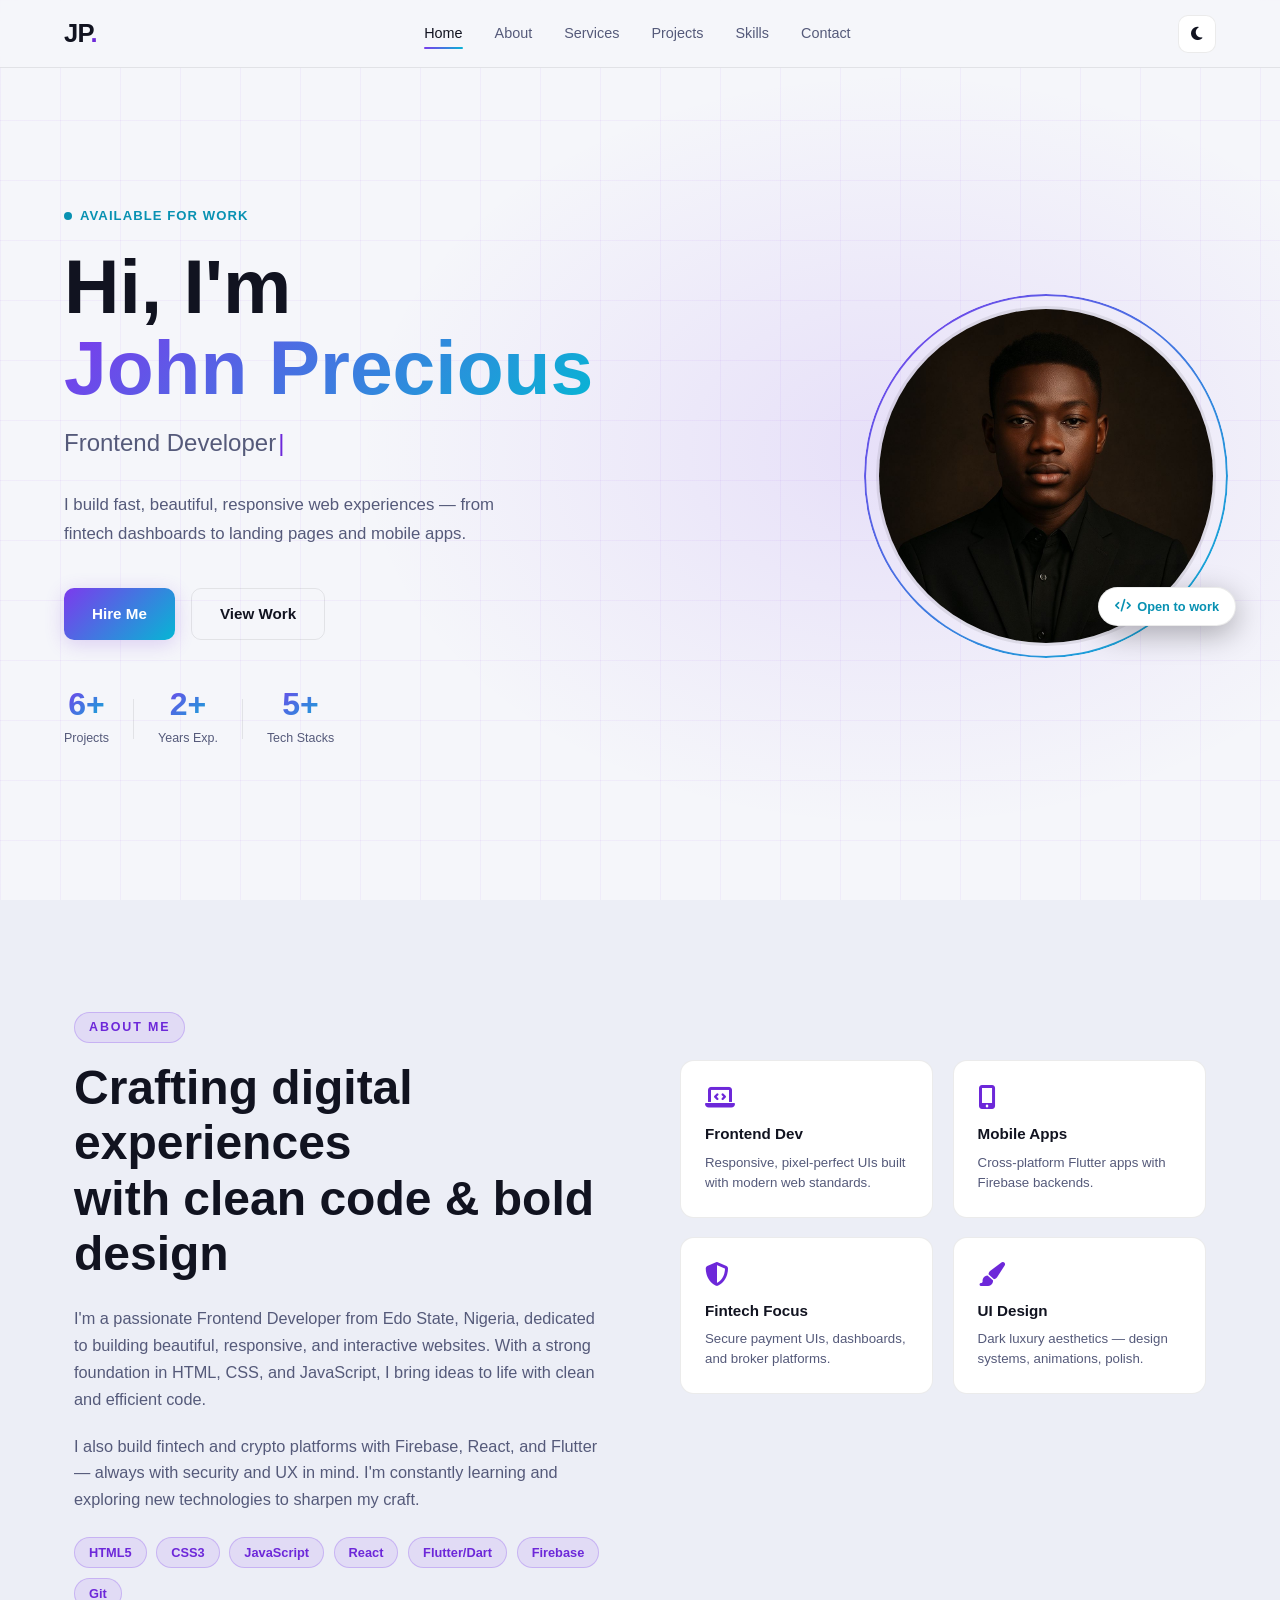
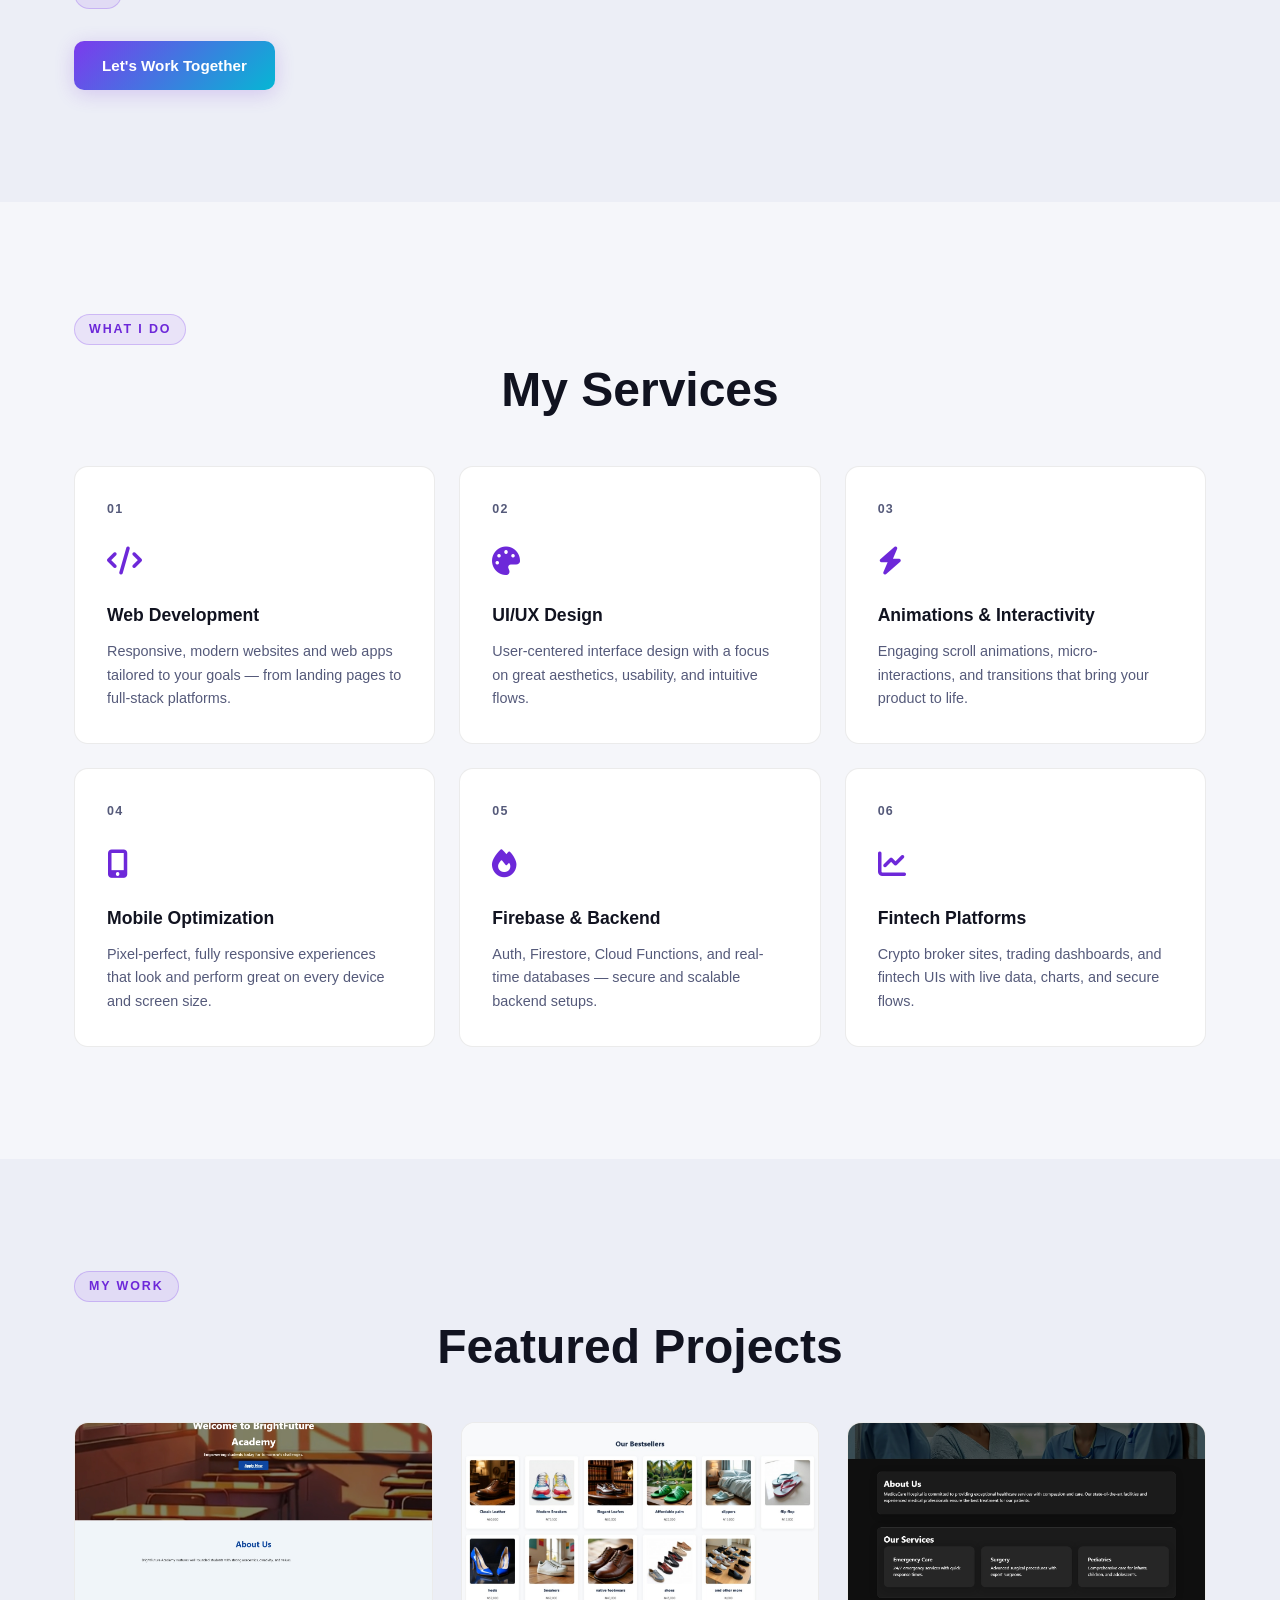
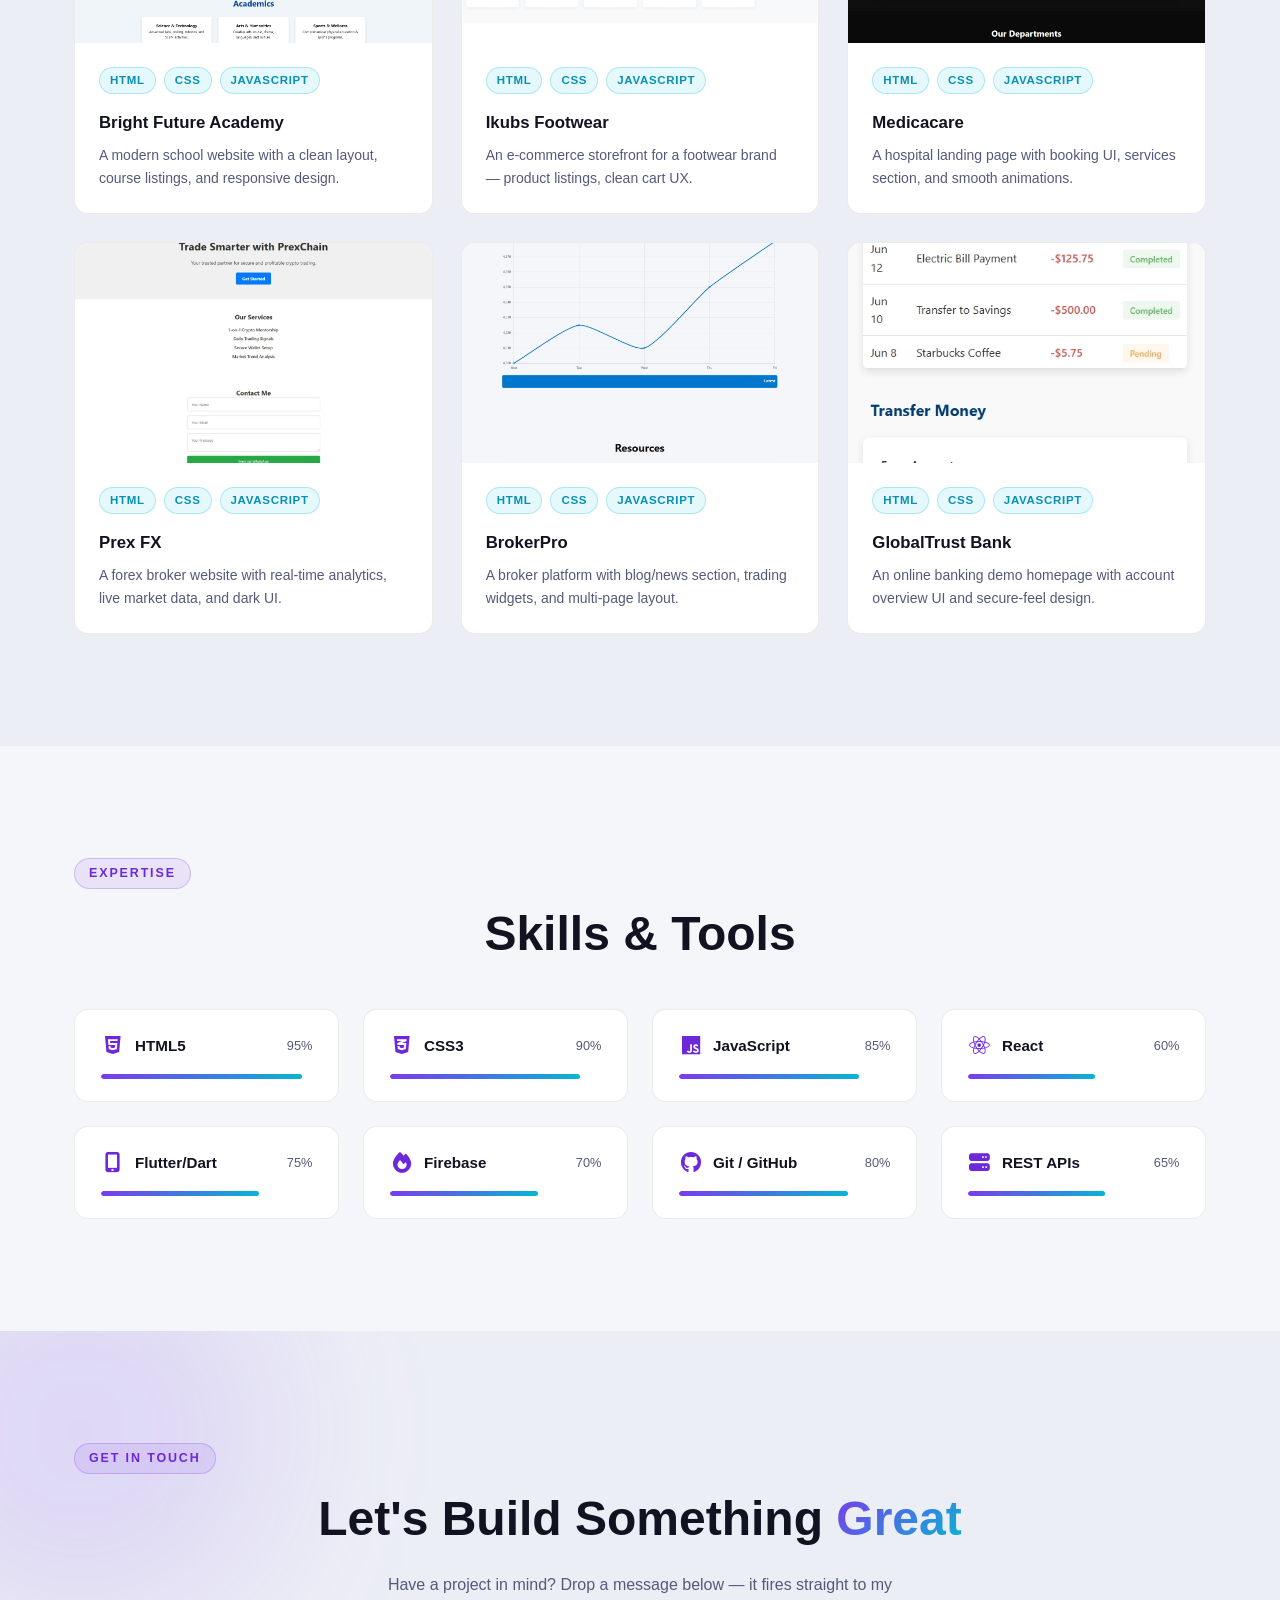
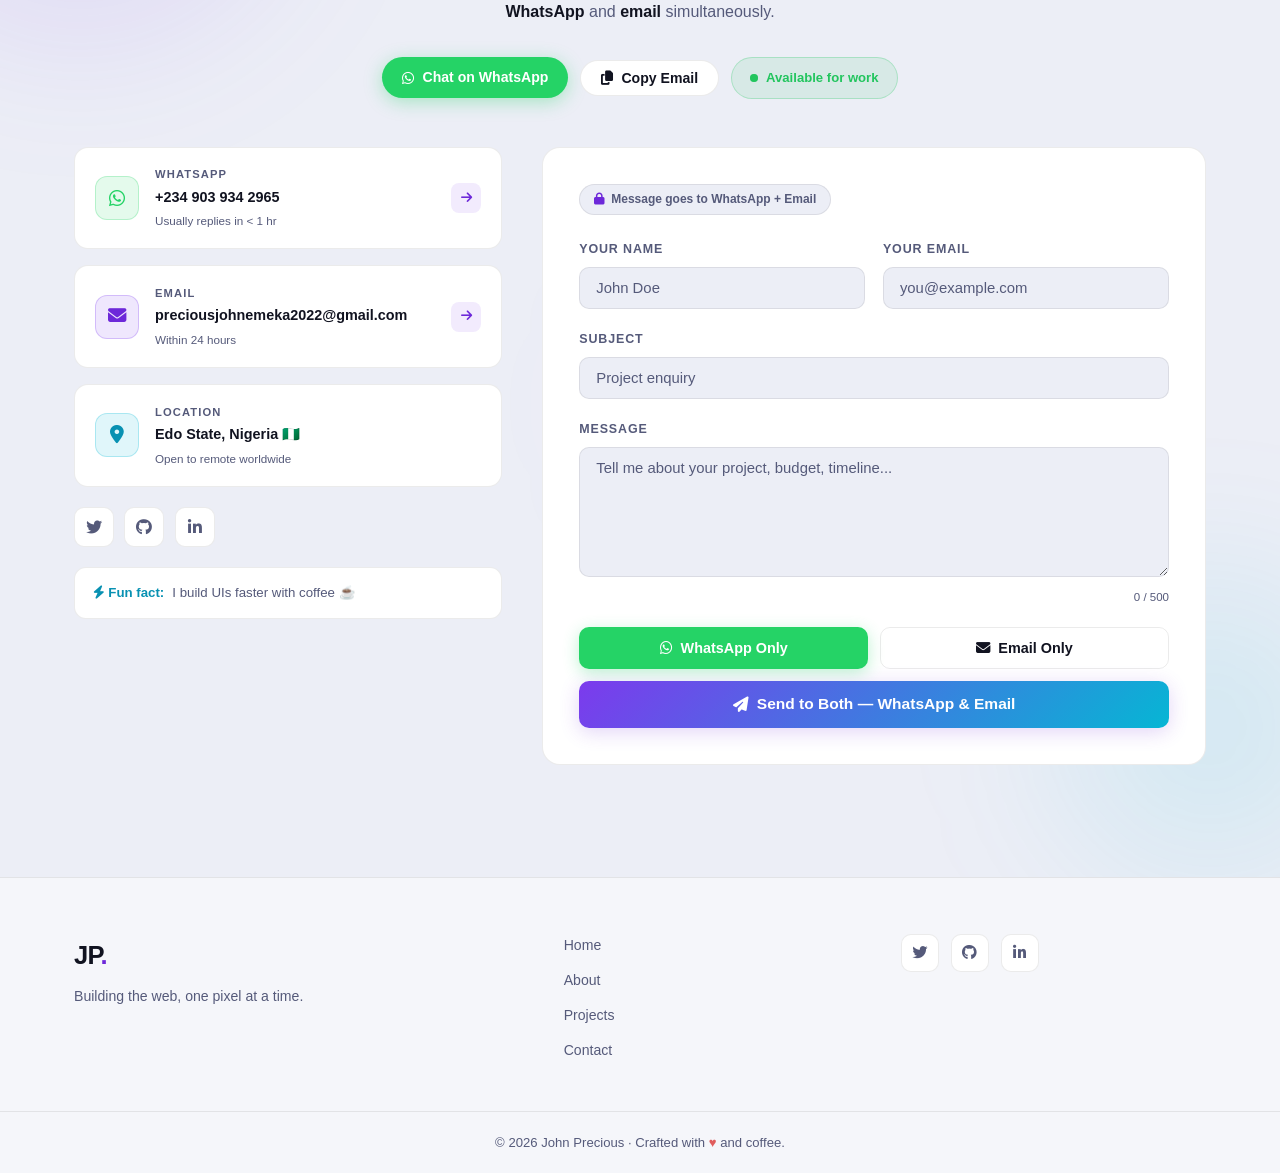
==== commit 6fa05887: "Change greeting output to 'Goodbye World'" ====
--- a/index.html
+++ b/index.html
@@ -2,11 +2,12 @@
 <html lang="en" data-theme="dark">
 <head>
   <meta charset="UTF-8" />
+  <meta name="google-site-verification" content="L_kkORiwWFZ8yiKoHEkGzBXm-YY7qArRj7ABiFtxMNE" />
   <meta name="viewport" content="width=device-width, initial-scale=1.0" />
   <meta name="description" content="John Precious — Frontend Developer crafting responsive, interactive web experiences with HTML, CSS, JavaScript, React & Flutter." />
   <meta property="og:title" content="John Precious · Frontend Developer" />
   <meta property="og:description" content="Portfolio of John Precious — Frontend Developer based in Nigeria." />
-  <meta property="og:image" content="assets/precious.jpg" />
+  <meta property="og:image" content="precious.jpg" />
   <title>John Precious · Frontend Developer</title>
   <link rel="stylesheet" href="style.css" />
   <link rel="stylesheet" href="https://cdnjs.cloudflare.com/ajax/libs/font-awesome/6.4.0/css/all.min.css" />
@@ -59,7 +60,7 @@
     </div>
     <div class="hero-visual reveal">
       <div class="hero-img-wrapper">
-        <img src="assets/precious.jpg" alt="John Precious" class="hero-img" />
+        <img src="precious.jpg" alt="John Precious" class="hero-img" />
         <div class="hero-img-ring"></div>
         <div class="hero-badge"><i class="fas fa-code"></i> Open to work</div>
       </div>
@@ -162,7 +163,7 @@
 
         <div class="project-card reveal">
           <div class="project-img">
-            <img src="assets/prechy1.jpeg" alt="Bright Future Academy" />
+            <img src="prechy1.jpeg" alt="Bright Future Academy" />
             <div class="project-overlay">
               <a href="https://brightfu.netlify.app/" target="_blank" class="project-link-btn"><i class="fas fa-external-link-alt"></i> Live Site</a>
             </div>
@@ -176,7 +177,7 @@
 
         <div class="project-card reveal">
           <div class="project-img">
-            <img src="assets/prechy2.jpeg" alt="Ikubs Footwear" />
+            <img src="prechy2.jpeg" alt="Ikubs Footwear" />
             <div class="project-overlay">
               <a href="https://ikubs.netlify.app/" target="_blank" class="project-link-btn"><i class="fas fa-external-link-alt"></i> Live Site</a>
             </div>
@@ -190,7 +191,7 @@
 
         <div class="project-card reveal">
           <div class="project-img">
-            <img src="assets/prechy3.jpeg" alt="Medicacare" />
+            <img src="prechy3.jpeg" alt="Medicacare" />
             <div class="project-overlay">
               <a href="https://medicacar.netlify.app/" target="_blank" class="project-link-btn"><i class="fas fa-external-link-alt"></i> Live Site</a>
             </div>
@@ -204,7 +205,7 @@
 
         <div class="project-card reveal">
           <div class="project-img">
-            <img src="assets/prechy4.jpeg" alt="Prex FX" />
+            <img src="prechy4.jpeg" alt="Prex FX" />
             <div class="project-overlay">
               <a href="https://brilliant-cuchufli-9e2c0d.netlify.app/" target="_blank" class="project-link-btn"><i class="fas fa-external-link-alt"></i> Live Site</a>
             </div>
@@ -218,7 +219,7 @@
 
         <div class="project-card reveal">
           <div class="project-img">
-            <img src="assets/prechy5.jpeg" alt="BrokerPro" />
+            <img src="prechy5.jpeg" alt="BrokerPro" />
             <div class="project-overlay">
               <a href="https://brokerpro.netlify.app/" target="_blank" class="project-link-btn"><i class="fas fa-external-link-alt"></i> Live Site</a>
             </div>
@@ -232,7 +233,7 @@
 
         <div class="project-card reveal">
           <div class="project-img">
-            <img src="assets/prechy6.jpeg" alt="GlobalTrust Bank" />
+            <img src="prechy6.jpeg" alt="GlobalTrust Bank" />
             <div class="project-overlay">
               <a href="https://venerable-kringle-27aba1.netlify.app/" target="_blank" class="project-link-btn"><i class="fas fa-external-link-alt"></i> Live Site</a>
             </div>
@@ -424,7 +425,7 @@
       </div>
     </div>
     <div class="footer-bottom">
-      <p>© 2025 John Precious · Crafted with <span class="heart">♥</span> and coffee.</p>
+      <p>© 2026 John Precious · Crafted with <span class="heart">♥</span> and coffee.</p>
     </div>
   </footer>
 
--- a/style.css
+++ b/style.css
@@ -1,63 +1,78 @@
-/* ===================================================
-   JOHN PRECIOUS · PORTFOLIO — REDESIGN 2025
+/* =====================================================
+   JOHN PRECIOUS · PORTFOLIO — FULL STYLE 2025
    Font: Space Grotesk (body) + Syne (display)
-   Palette: Deep navy/charcoal dark · Off-white light
-   Accent: Electric violet #7C3AED + cyan #06B6D4
-=================================================== */
-
-/* ── CUSTOM PROPERTIES ── */
+   Dark:  Deep navy #0B0D17 | Light: Off-white #F5F6FA
+   Accent: Violet #7C3AED + Cyan #06B6D4
+===================================================== */
+
+/* ── TOKENS ── */
 :root {
-  --bg:        #0B0D17;
-  --bg2:       #111320;
-  --bg3:       #161929;
-  --surface:   #1C1F33;
-  --border:    rgba(255,255,255,0.08);
-  --text:      #E8EAF6;
-  --muted:     #8891B4;
-  --accent:    #7C3AED;
-  --accent2:   #06B6D4;
-  --accent-glow: rgba(124,58,237,0.35);
-  --gradient:  linear-gradient(135deg, #7C3AED, #06B6D4);
-  --radius:    14px;
-  --transition: all 0.3s cubic-bezier(.4,0,.2,1);
+  --bg: #0b0d17;
+  --bg2: #111320;
+  --bg3: #161929;
+  --surface: #1c1f33;
+  --border: rgba(255, 255, 255, 0.08);
+  --text: #e8eaf6;
+  --muted: #8891b4;
+  --accent: #7c3aed;
+  --accent2: #06b6d4;
+  --accent-glow: rgba(124, 58, 237, 0.35);
+  --gradient: linear-gradient(135deg, #7c3aed, #06b6d4);
+  --radius: 14px;
+  --trans: all 0.3s cubic-bezier(0.4, 0, 0.2, 1);
   --nav-h: 68px;
 }
-
-[data-theme="light"] {
-  --bg:        #F5F6FA;
-  --bg2:       #ECEEF6;
-  --bg3:       #E4E7F2;
-  --surface:   #FFFFFF;
-  --border:    rgba(0,0,0,0.08);
-  --text:      #111320;
-  --muted:     #555A7A;
-  --accent:    #6D28D9;
-  --accent2:   #0891B2;
-  --accent-glow: rgba(109,40,217,0.2);
-}
-
-/* ── RESET & BASE ── */
-*, *::before, *::after { margin:0; padding:0; box-sizing:border-box; }
-
-html { scroll-behavior: smooth; scroll-padding-top: var(--nav-h); }
-
+[data-theme='light'] {
+  --bg: #f5f6fa;
+  --bg2: #eceef6;
+  --bg3: #e4e7f2;
+  --surface: #ffffff;
+  --border: rgba(0, 0, 0, 0.08);
+  --text: #111320;
+  --muted: #555a7a;
+  --accent: #6d28d9;
+  --accent2: #0891b2;
+  --accent-glow: rgba(109, 40, 217, 0.2);
+}
+
+/* ── RESET ── */
+*,
+*::before,
+*::after {
+  margin: 0;
+  padding: 0;
+  box-sizing: border-box;
+}
+html {
+  scroll-behavior: smooth;
+  scroll-padding-top: var(--nav-h);
+}
 body {
   font-family: 'Space Grotesk', sans-serif;
   background: var(--bg);
   color: var(--text);
   line-height: 1.65;
   overflow-x: hidden;
-  transition: background 0.35s ease, color 0.35s ease;
-}
-
-img { display:block; max-width:100%; }
-a  { color: inherit; text-decoration: none; }
-
-/* ── SCROLL REVEAL ── */
+  transition:
+    background 0.35s ease,
+    color 0.35s ease;
+}
+img {
+  display: block;
+  max-width: 100%;
+}
+a {
+  color: inherit;
+  text-decoration: none;
+}
+
+/* ── REVEAL ── */
 .reveal {
   opacity: 0;
   transform: translateY(28px);
-  transition: opacity 0.65s ease, transform 0.65s ease;
+  transition:
+    opacity 0.65s ease,
+    transform 0.65s ease;
 }
 .reveal.visible {
   opacity: 1;
@@ -65,7 +80,11 @@
 }
 
 /* ── CONTAINER ── */
-.container { max-width: 1180px; margin: 0 auto; padding: 0 1.5rem; }
+.container {
+  max-width: 1180px;
+  margin: 0 auto;
+  padding: 0 1.5rem;
+}
 
 /* ── TYPOGRAPHY ── */
 .section-label {
@@ -75,13 +94,12 @@
   letter-spacing: 0.15em;
   text-transform: uppercase;
   color: var(--accent);
-  background: rgba(124,58,237,0.1);
-  border: 1px solid rgba(124,58,237,0.25);
+  background: rgba(124, 58, 237, 0.1);
+  border: 1px solid rgba(124, 58, 237, 0.25);
   padding: 4px 14px;
   border-radius: 100px;
   margin-bottom: 1.1rem;
 }
-
 .section-heading {
   font-family: 'Syne', sans-serif;
   font-size: clamp(2rem, 4vw, 3rem);
@@ -89,8 +107,9 @@
   line-height: 1.15;
   margin-bottom: 1.5rem;
 }
-.section-heading.text-center { text-align: center; }
-
+.section-heading.text-center {
+  text-align: center;
+}
 .gradient-text {
   background: var(--gradient);
   -webkit-background-clip: text;
@@ -108,7 +127,7 @@
   font-size: 0.95rem;
   font-weight: 600;
   cursor: pointer;
-  transition: var(--transition);
+  transition: var(--trans);
   border: none;
   font-family: inherit;
 }
@@ -133,33 +152,32 @@
   transform: translateY(-2px);
 }
 
-/* ════════════════════════════════
+/* ══════════════════════════════
    NAVBAR
-════════════════════════════════ */
+══════════════════════════════ */
 .navbar {
   position: fixed;
-  top: 0; left: 0; right: 0;
+  top: 0;
+  left: 0;
+  right: 0;
   height: var(--nav-h);
   display: flex;
   align-items: center;
   justify-content: space-between;
   padding: 0 5%;
-  background: rgba(11,13,23,0.8);
+  background: rgba(11, 13, 23, 0.85);
   backdrop-filter: blur(16px);
   -webkit-backdrop-filter: blur(16px);
   border-bottom: 1px solid var(--border);
   z-index: 1000;
-  transition: var(--transition);
-}
-
-[data-theme="light"] .navbar {
-  background: rgba(245,246,250,0.85);
-}
-
+  transition: var(--trans);
+}
+[data-theme='light'] .navbar {
+  background: rgba(245, 246, 250, 0.88);
+}
 .navbar.scrolled {
-  box-shadow: 0 4px 30px rgba(0,0,0,0.25);
-}
-
+  box-shadow: 0 4px 30px rgba(0, 0, 0, 0.25);
+}
 .logo {
   font-family: 'Syne', sans-serif;
   font-size: 1.6rem;
@@ -167,8 +185,9 @@
   color: var(--text);
   letter-spacing: -0.03em;
 }
-.logo .dot { color: var(--accent); }
-
+.logo .dot {
+  color: var(--accent);
+}
 .nav-links {
   display: flex;
   align-items: center;
@@ -185,32 +204,44 @@
 .nav-link::after {
   content: '';
   position: absolute;
-  bottom: -4px; left: 0;
-  width: 0; height: 2px;
+  bottom: -4px;
+  left: 0;
+  width: 0;
+  height: 2px;
   background: var(--gradient);
   border-radius: 2px;
   transition: width 0.3s;
 }
-.nav-link:hover { color: var(--text); }
-.nav-link:hover::after { width: 100%; }
-
-.nav-right { display: flex; align-items: center; gap: 1rem; }
-
-/* Theme Toggle */
+.nav-link:hover,
+.nav-link.active {
+  color: var(--text);
+}
+.nav-link:hover::after,
+.nav-link.active::after {
+  width: 100%;
+}
+.nav-right {
+  display: flex;
+  align-items: center;
+  gap: 1rem;
+}
 .theme-toggle {
   background: var(--surface);
   border: 1px solid var(--border);
   color: var(--text);
-  width: 38px; height: 38px;
+  width: 38px;
+  height: 38px;
   border-radius: 10px;
-  display: grid; place-items: center;
+  display: grid;
+  place-items: center;
   cursor: pointer;
   font-size: 0.95rem;
-  transition: var(--transition);
-}
-.theme-toggle:hover { border-color: var(--accent); color: var(--accent); }
-
-/* Hamburger */
+  transition: var(--trans);
+}
+.theme-toggle:hover {
+  border-color: var(--accent);
+  color: var(--accent);
+}
 .hamburger {
   display: none;
   flex-direction: column;
@@ -222,17 +253,21 @@
 }
 .hamburger span {
   display: block;
-  width: 22px; height: 2px;
+  width: 22px;
+  height: 2px;
   background: var(--text);
   border-radius: 2px;
-  transition: var(--transition);
-}
-
+  transition: var(--trans);
+}
 @media (max-width: 768px) {
-  .hamburger { display: flex; }
+  .hamburger {
+    display: flex;
+  }
   .nav-links {
     position: fixed;
-    top: var(--nav-h); left: 0; right: 0;
+    top: var(--nav-h);
+    left: 0;
+    right: 0;
     background: var(--bg2);
     border-bottom: 1px solid var(--border);
     flex-direction: column;
@@ -242,14 +277,23 @@
     transition: transform 0.35s ease;
     padding: 1rem 5%;
   }
-  .nav-links.open { transform: translateY(0); }
-  .nav-link { padding: 0.85rem 0; width: 100%; border-bottom: 1px solid var(--border); font-size: 1rem; }
-  .nav-link:last-child { border-bottom: none; }
-}
-
-/* ════════════════════════════════
+  .nav-links.open {
+    transform: translateY(0);
+  }
+  .nav-link {
+    padding: 0.85rem 0;
+    width: 100%;
+    border-bottom: 1px solid var(--border);
+    font-size: 1rem;
+  }
+  .nav-link:last-child {
+    border-bottom: none;
+  }
+}
+
+/* ══════════════════════════════
    HERO
-════════════════════════════════ */
+══════════════════════════════ */
 .hero {
   min-height: 100vh;
   padding: calc(var(--nav-h) + 4rem) 5% 5rem;
@@ -261,13 +305,12 @@
   overflow: hidden;
   background: var(--bg);
 }
-
 .hero-bg-grid {
   position: absolute;
   inset: 0;
   background-image:
-    linear-gradient(rgba(124,58,237,0.05) 1px, transparent 1px),
-    linear-gradient(90deg, rgba(124,58,237,0.05) 1px, transparent 1px);
+    linear-gradient(rgba(124, 58, 237, 0.05) 1px, transparent 1px),
+    linear-gradient(90deg, rgba(124, 58, 237, 0.05) 1px, transparent 1px);
   background-size: 60px 60px;
   pointer-events: none;
 }
@@ -275,16 +318,18 @@
   content: '';
   position: absolute;
   inset: 0;
-  background: radial-gradient(ellipse 60% 60% at 70% 50%, rgba(124,58,237,0.12) 0%, transparent 70%);
-}
-
+  background: radial-gradient(
+    ellipse 60% 60% at 70% 50%,
+    rgba(124, 58, 237, 0.12) 0%,
+    transparent 70%
+  );
+}
 .hero-content {
   flex: 1;
   max-width: 600px;
   position: relative;
   z-index: 1;
 }
-
 .hero-eyebrow {
   display: inline-flex;
   align-items: center;
@@ -299,15 +344,21 @@
 .hero-eyebrow::before {
   content: '';
   display: inline-block;
-  width: 8px; height: 8px;
+  width: 8px;
+  height: 8px;
   background: var(--accent2);
   border-radius: 50%;
   animation: blink 1.5s infinite;
 }
 @keyframes blink {
-  0%,100%{ opacity:1; } 50%{ opacity:0.3; }
-}
-
+  0%,
+  100% {
+    opacity: 1;
+  }
+  50% {
+    opacity: 0.3;
+  }
+}
 .hero-title {
   font-family: 'Syne', sans-serif;
   font-size: clamp(2.8rem, 6vw, 5rem);
@@ -315,7 +366,6 @@
   line-height: 1.05;
   margin-bottom: 1rem;
 }
-
 .hero-subtitle {
   font-size: clamp(1.1rem, 2.5vw, 1.5rem);
   font-weight: 400;
@@ -323,7 +373,6 @@
   margin-bottom: 1.25rem;
   min-height: 2em;
 }
-
 .cursor {
   display: inline-block;
   animation: blink 0.8s infinite;
@@ -331,7 +380,6 @@
   font-weight: 300;
   margin-left: 2px;
 }
-
 .hero-desc {
   font-size: 1.05rem;
   color: var(--muted);
@@ -339,11 +387,21 @@
   margin-bottom: 2.5rem;
   line-height: 1.7;
 }
-
-.hero-actions { display: flex; gap: 1rem; flex-wrap: wrap; margin-bottom: 3rem; }
-
-.hero-stats { display: flex; align-items: center; gap: 1.5rem; flex-wrap: wrap; }
-.stat { text-align: center; }
+.hero-actions {
+  display: flex;
+  gap: 1rem;
+  flex-wrap: wrap;
+  margin-bottom: 3rem;
+}
+.hero-stats {
+  display: flex;
+  align-items: center;
+  gap: 1.5rem;
+  flex-wrap: wrap;
+}
+.stat {
+  text-align: center;
+}
 .stat-num {
   display: block;
   font-family: 'Syne', sans-serif;
@@ -356,26 +414,26 @@
   line-height: 1;
   margin-bottom: 4px;
 }
-.stat-label { font-size: 0.78rem; color: var(--muted); font-weight: 500; }
-.stat-divider { width: 1px; height: 40px; background: var(--border); }
-
-/* Hero Visual */
+.stat-label {
+  font-size: 0.78rem;
+  color: var(--muted);
+  font-weight: 500;
+}
+.stat-divider {
+  width: 1px;
+  height: 40px;
+  background: var(--border);
+}
 .hero-visual {
   flex: 0 0 auto;
   position: relative;
   z-index: 1;
 }
-
 .hero-img-wrapper {
   position: relative;
   width: 340px;
   height: 340px;
 }
-
-@media (max-width: 480px) {
-  .hero-img-wrapper { width: 240px; height: 240px; }
-}
-
 .hero-img {
   width: 100%;
   height: 100%;
@@ -386,20 +444,24 @@
   z-index: 1;
   border: 3px solid var(--border);
 }
-
 .hero-img-ring {
   position: absolute;
   inset: -12px;
   border-radius: 50%;
   border: 2px solid transparent;
   background: var(--gradient) border-box;
-  -webkit-mask: linear-gradient(#fff 0 0) padding-box, linear-gradient(#fff 0 0);
+  -webkit-mask:
+    linear-gradient(#fff 0 0) padding-box,
+    linear-gradient(#fff 0 0);
   -webkit-mask-composite: destination-out;
   mask-composite: exclude;
   animation: spin 10s linear infinite;
 }
-@keyframes spin { to { transform: rotate(360deg); } }
-
+@keyframes spin {
+  to {
+    transform: rotate(360deg);
+  }
+}
 .hero-badge {
   position: absolute;
   bottom: 20px;
@@ -414,46 +476,53 @@
   display: flex;
   align-items: center;
   gap: 6px;
-  box-shadow: 0 8px 30px rgba(0,0,0,0.3);
+  box-shadow: 0 8px 30px rgba(0, 0, 0, 0.3);
   z-index: 2;
   white-space: nowrap;
 }
-
 @media (max-width: 900px) {
   .hero {
     flex-direction: column-reverse;
     text-align: center;
     padding-top: calc(var(--nav-h) + 2rem);
   }
-  .hero-content { max-width: 100%; align-items: center; }
-  .hero-desc { margin: 0 auto 2.5rem; }
-  .hero-actions { justify-content: center; }
-  .hero-stats { justify-content: center; }
-  .hero-img-wrapper { width: 220px; height: 220px; }
-  .hero-badge { right: -10px; }
-}
-
-/* ════════════════════════════════
+  .hero-content {
+    max-width: 100%;
+  }
+  .hero-desc {
+    margin: 0 auto 2.5rem;
+  }
+  .hero-actions,
+  .hero-stats {
+    justify-content: center;
+  }
+  .hero-img-wrapper {
+    width: 220px;
+    height: 220px;
+  }
+  .hero-badge {
+    right: -10px;
+  }
+}
+
+/* ══════════════════════════════
    ABOUT
-════════════════════════════════ */
+══════════════════════════════ */
 .about {
   padding: 7rem 0;
   background: var(--bg2);
 }
-
 .about-grid {
   display: grid;
   grid-template-columns: 1fr 1fr;
   gap: 5rem;
   align-items: start;
 }
-
 .about-text p {
   color: var(--muted);
   margin-bottom: 1.25rem;
   font-size: 1.02rem;
 }
-
 .about-tags {
   display: flex;
   flex-wrap: wrap;
@@ -461,15 +530,14 @@
   margin: 1.5rem 0 2rem;
 }
 .about-tags span {
-  background: rgba(124,58,237,0.1);
-  border: 1px solid rgba(124,58,237,0.25);
+  background: rgba(124, 58, 237, 0.1);
+  border: 1px solid rgba(124, 58, 237, 0.25);
   color: var(--accent);
   font-size: 0.8rem;
   font-weight: 600;
   padding: 4px 14px;
   border-radius: 100px;
 }
-
 .about-cards {
   display: grid;
   grid-template-columns: 1fr 1fr;
@@ -480,43 +548,53 @@
   border: 1px solid var(--border);
   border-radius: var(--radius);
   padding: 1.5rem;
-  transition: var(--transition);
+  transition: var(--trans);
 }
 .acard:hover {
   border-color: var(--accent);
   transform: translateY(-4px);
-  box-shadow: 0 12px 30px rgba(124,58,237,0.15);
+  box-shadow: 0 12px 30px rgba(124, 58, 237, 0.15);
 }
 .acard i {
   font-size: 1.5rem;
   color: var(--accent);
   margin-bottom: 0.75rem;
 }
-.acard h4 { font-size: 0.95rem; font-weight: 700; margin-bottom: 0.4rem; }
-.acard p { font-size: 0.83rem; color: var(--muted); line-height: 1.5; }
-
+.acard h4 {
+  font-size: 0.95rem;
+  font-weight: 700;
+  margin-bottom: 0.4rem;
+}
+.acard p {
+  font-size: 0.83rem;
+  color: var(--muted);
+  line-height: 1.5;
+}
 @media (max-width: 900px) {
-  .about-grid { grid-template-columns: 1fr; gap: 3rem; }
+  .about-grid {
+    grid-template-columns: 1fr;
+    gap: 3rem;
+  }
 }
 @media (max-width: 480px) {
-  .about-cards { grid-template-columns: 1fr; }
-}
-
-/* ════════════════════════════════
+  .about-cards {
+    grid-template-columns: 1fr;
+  }
+}
+
+/* ══════════════════════════════
    SERVICES
-════════════════════════════════ */
+══════════════════════════════ */
 .services {
   padding: 7rem 0;
   background: var(--bg);
 }
-
 .services-grid {
   margin-top: 3rem;
   display: grid;
   grid-template-columns: repeat(auto-fit, minmax(320px, 1fr));
   gap: 1.5rem;
 }
-
 .service-card {
   position: relative;
   background: var(--surface);
@@ -524,9 +602,8 @@
   border-radius: var(--radius);
   padding: 2rem;
   overflow: hidden;
-  transition: var(--transition);
-}
-
+  transition: var(--trans);
+}
 .service-card::before {
   content: '';
   position: absolute;
@@ -535,14 +612,14 @@
   opacity: 0;
   transition: opacity 0.35s;
 }
-
 .service-card:hover {
   border-color: var(--accent);
   transform: translateY(-6px);
-  box-shadow: 0 16px 40px rgba(124,58,237,0.2);
-}
-.service-card:hover::before { opacity: 0.06; }
-
+  box-shadow: 0 16px 40px rgba(124, 58, 237, 0.2);
+}
+.service-card:hover::before {
+  opacity: 0.06;
+}
 .service-num {
   font-family: 'Syne', sans-serif;
   font-size: 0.78rem;
@@ -561,7 +638,9 @@
   z-index: 1;
   transition: transform 0.3s;
 }
-.service-card:hover .service-icon { transform: scale(1.15); }
+.service-card:hover .service-icon {
+  transform: scale(1.15);
+}
 .service-card h3 {
   font-size: 1.1rem;
   font-weight: 700;
@@ -577,34 +656,31 @@
   z-index: 1;
 }
 
-/* ════════════════════════════════
+/* ══════════════════════════════
    PROJECTS
-════════════════════════════════ */
+══════════════════════════════ */
 .projects {
   padding: 7rem 0;
   background: var(--bg2);
 }
-
 .projects-grid {
   margin-top: 3rem;
   display: grid;
   grid-template-columns: repeat(auto-fill, minmax(340px, 1fr));
   gap: 1.75rem;
 }
-
 .project-card {
   background: var(--surface);
   border: 1px solid var(--border);
   border-radius: var(--radius);
   overflow: hidden;
-  transition: var(--transition);
+  transition: var(--trans);
 }
 .project-card:hover {
   transform: translateY(-6px);
-  box-shadow: 0 20px 50px rgba(0,0,0,0.3);
-  border-color: rgba(124,58,237,0.4);
-}
-
+  box-shadow: 0 20px 50px rgba(0, 0, 0, 0.3);
+  border-color: rgba(124, 58, 237, 0.4);
+}
 .project-img {
   position: relative;
   height: 220px;
@@ -616,12 +692,13 @@
   object-fit: cover;
   transition: transform 0.5s ease;
 }
-.project-card:hover .project-img img { transform: scale(1.05); }
-
+.project-card:hover .project-img img {
+  transform: scale(1.05);
+}
 .project-overlay {
   position: absolute;
   inset: 0;
-  background: rgba(11,13,23,0.75);
+  background: rgba(11, 13, 23, 0.75);
   backdrop-filter: blur(4px);
   display: flex;
   align-items: center;
@@ -629,8 +706,9 @@
   opacity: 0;
   transition: opacity 0.35s;
 }
-.project-card:hover .project-overlay { opacity: 1; }
-
+.project-card:hover .project-overlay {
+  opacity: 1;
+}
 .project-link-btn {
   background: var(--gradient);
   color: #fff;
@@ -643,9 +721,12 @@
   gap: 8px;
   transition: transform 0.25s;
 }
-.project-link-btn:hover { transform: scale(1.05); }
-
-.project-body { padding: 1.5rem; }
+.project-link-btn:hover {
+  transform: scale(1.05);
+}
+.project-body {
+  padding: 1.5rem;
+}
 .project-tags {
   display: flex;
   flex-wrap: wrap;
@@ -657,8 +738,8 @@
   font-weight: 700;
   letter-spacing: 0.06em;
   text-transform: uppercase;
-  background: rgba(6,182,212,0.1);
-  border: 1px solid rgba(6,182,212,0.25);
+  background: rgba(6, 182, 212, 0.1);
+  border: 1px solid rgba(6, 182, 212, 0.25);
   color: var(--accent2);
   padding: 3px 10px;
   border-radius: 100px;
@@ -668,33 +749,36 @@
   font-weight: 700;
   margin-bottom: 0.5rem;
 }
-.project-body p { font-size: 0.875rem; color: var(--muted); line-height: 1.6; }
-
+.project-body p {
+  font-size: 0.875rem;
+  color: var(--muted);
+  line-height: 1.6;
+}
 @media (max-width: 600px) {
-  .projects-grid { grid-template-columns: 1fr; }
-}
-
-/* ════════════════════════════════
+  .projects-grid {
+    grid-template-columns: 1fr;
+  }
+}
+
+/* ══════════════════════════════
    SKILLS
-════════════════════════════════ */
+══════════════════════════════ */
 .skills {
   padding: 7rem 0;
   background: var(--bg);
 }
-
 .skills-grid {
   margin-top: 3rem;
   display: grid;
   grid-template-columns: repeat(auto-fit, minmax(260px, 1fr));
   gap: 1.5rem;
 }
-
 .skill-item {
   background: var(--surface);
   border: 1px solid var(--border);
   border-radius: var(--radius);
   padding: 1.4rem 1.6rem;
-  transition: var(--transition);
+  transition: var(--trans);
 }
 .skill-item:hover {
   border-color: var(--accent);
@@ -712,11 +796,17 @@
   width: 24px;
   text-align: center;
 }
-.skill-top span:nth-child(2) { flex: 1; font-weight: 600; font-size: 0.95rem; }
-.skill-pct { font-size: 0.8rem; color: var(--muted); }
-
+.skill-top span:nth-child(2) {
+  flex: 1;
+  font-weight: 600;
+  font-size: 0.95rem;
+}
+.skill-pct {
+  font-size: 0.8rem;
+  color: var(--muted);
+}
 .skill-bar {
-  background: rgba(255,255,255,0.06);
+  background: rgba(255, 255, 255, 0.06);
   height: 5px;
   border-radius: 100px;
   overflow: hidden;
@@ -726,71 +816,357 @@
   width: 0;
   border-radius: 100px;
   background: var(--gradient);
-  transition: width 1.2s cubic-bezier(.4,0,.2,1);
-}
-
-/* ════════════════════════════════
-   CONTACT
-════════════════════════════════ */
+  transition: width 1.2s cubic-bezier(0.4, 0, 0.2, 1);
+}
+
+/* ══════════════════════════════
+   CONTACT  ★ NEW
+══════════════════════════════ */
 .contact {
   padding: 7rem 0;
   background: var(--bg2);
+  position: relative;
+  overflow: hidden;
+}
+
+/* Floating orbs */
+.contact-orb {
+  position: absolute;
+  border-radius: 50%;
+  filter: blur(80px);
+  pointer-events: none;
+  z-index: 0;
+}
+.orb-1 {
+  width: 400px;
+  height: 400px;
+  background: rgba(124, 58, 237, 0.12);
+  top: -100px;
+  left: -120px;
+  animation: orbFloat 9s ease-in-out infinite;
+}
+.orb-2 {
+  width: 300px;
+  height: 300px;
+  background: rgba(6, 182, 212, 0.1);
+  bottom: 0;
+  right: -80px;
+  animation: orbFloat 11s ease-in-out infinite 2s;
+}
+.orb-3 {
+  width: 200px;
+  height: 200px;
+  background: rgba(124, 58, 237, 0.08);
+  top: 50%;
+  left: 50%;
+  animation: orbFloat 7s ease-in-out infinite 4s;
+}
+@keyframes orbFloat {
+  0%,
+  100% {
+    transform: translateY(0) scale(1);
+  }
+  50% {
+    transform: translateY(-30px) scale(1.06);
+  }
+}
+.contact .container {
+  position: relative;
+  z-index: 1;
 }
 
 .contact-sub {
   text-align: center;
   color: var(--muted);
-  max-width: 520px;
-  margin: 0 auto 3.5rem;
+  max-width: 540px;
+  margin: 0 auto 2rem;
   font-size: 1rem;
-}
-
+  line-height: 1.7;
+}
+.contact-sub strong {
+  color: var(--text);
+}
+
+/* Quick-reach pills */
+.quick-reach {
+  display: flex;
+  align-items: center;
+  justify-content: center;
+  flex-wrap: wrap;
+  gap: 0.75rem;
+  margin-bottom: 3rem;
+}
+.reach-pill {
+  display: inline-flex;
+  align-items: center;
+  gap: 8px;
+  padding: 9px 20px;
+  border-radius: 100px;
+  font-size: 0.88rem;
+  font-weight: 600;
+  cursor: pointer;
+  transition: var(--trans);
+  border: none;
+  font-family: inherit;
+  text-decoration: none;
+  position: relative;
+}
+.pill-wa {
+  background: #25d366;
+  color: #fff;
+  box-shadow: 0 4px 18px rgba(37, 211, 102, 0.35);
+}
+.pill-wa:hover {
+  transform: translateY(-2px);
+  box-shadow: 0 8px 28px rgba(37, 211, 102, 0.45);
+}
+.pill-copy {
+  background: var(--surface);
+  color: var(--text);
+  border: 1px solid var(--border);
+  overflow: visible;
+}
+.pill-copy:hover {
+  border-color: var(--accent);
+  color: var(--accent);
+  transform: translateY(-2px);
+}
+.copy-tooltip {
+  position: absolute;
+  top: -34px;
+  left: 50%;
+  transform: translateX(-50%) scale(0.8);
+  background: var(--accent);
+  color: #fff;
+  font-size: 0.72rem;
+  padding: 4px 10px;
+  border-radius: 6px;
+  white-space: nowrap;
+  opacity: 0;
+  pointer-events: none;
+  transition:
+    opacity 0.2s,
+    transform 0.2s;
+}
+.pill-copy.copied .copy-tooltip {
+  opacity: 1;
+  transform: translateX(-50%) scale(1);
+}
+
+/* Availability dot */
+.avail-dot {
+  display: inline-flex;
+  align-items: center;
+  gap: 8px;
+  font-size: 0.82rem;
+  font-weight: 600;
+  color: #22c55e;
+  padding: 9px 18px;
+  border-radius: 100px;
+  background: rgba(34, 197, 94, 0.1);
+  border: 1px solid rgba(34, 197, 94, 0.25);
+  position: relative;
+}
+.pulse-ring,
+.pulse-core {
+  display: inline-block;
+  width: 8px;
+  height: 8px;
+  border-radius: 50%;
+}
+.pulse-core {
+  background: #22c55e;
+}
+.pulse-ring {
+  position: absolute;
+  background: rgba(34, 197, 94, 0.4);
+  animation: ping 1.5s ease-out infinite;
+}
+@keyframes ping {
+  0% {
+    transform: scale(1);
+    opacity: 0.8;
+  }
+  100% {
+    transform: scale(2.5);
+    opacity: 0;
+  }
+}
+
+/* Contact grid */
 .contact-grid {
   display: grid;
-  grid-template-columns: 1fr 1.6fr;
-  gap: 3rem;
+  grid-template-columns: 1fr 1.55fr;
+  gap: 2.5rem;
   align-items: start;
 }
 
+/* Info cards */
 .contact-info {
   display: flex;
   flex-direction: column;
-  gap: 1.5rem;
-}
-.info-item {
-  display: flex;
-  align-items: flex-start;
   gap: 1rem;
 }
-.info-icon {
-  width: 44px; height: 44px;
+.cinfo-card {
+  display: flex;
+  align-items: center;
+  gap: 1rem;
+  background: var(--surface);
+  border: 1px solid var(--border);
+  border-radius: var(--radius);
+  padding: 1.1rem 1.25rem;
+  transition: var(--trans);
+  position: relative;
+  overflow: hidden;
+}
+.cinfo-card::before {
+  content: '';
+  position: absolute;
+  left: 0;
+  top: 0;
+  bottom: 0;
+  width: 3px;
+  background: var(--gradient);
+  opacity: 0;
+  transition: opacity 0.3s;
+}
+.cinfo-card:hover {
+  transform: translateX(4px);
+  border-color: rgba(124, 58, 237, 0.3);
+  box-shadow: 0 8px 24px rgba(0, 0, 0, 0.15);
+}
+.cinfo-card:hover::before {
+  opacity: 1;
+}
+.cinfo-icon {
+  width: 44px;
+  height: 44px;
   border-radius: 12px;
-  background: rgba(124,58,237,0.12);
-  border: 1px solid rgba(124,58,237,0.25);
-  color: var(--accent);
-  display: grid; place-items: center;
-  font-size: 1rem;
+  display: grid;
+  place-items: center;
+  font-size: 1.15rem;
   flex-shrink: 0;
-  transition: var(--transition);
-}
-.info-item:hover .info-icon {
+  transition: var(--trans);
+}
+.wa-icon {
+  background: rgba(37, 211, 102, 0.12);
+  color: #25d366;
+  border: 1px solid rgba(37, 211, 102, 0.25);
+}
+.em-icon {
+  background: rgba(124, 58, 237, 0.12);
+  color: var(--accent);
+  border: 1px solid rgba(124, 58, 237, 0.25);
+}
+.loc-icon {
+  background: rgba(6, 182, 212, 0.12);
+  color: var(--accent2);
+  border: 1px solid rgba(6, 182, 212, 0.25);
+}
+.cinfo-card:hover .wa-icon {
+  background: #25d366;
+  color: #fff;
+}
+.cinfo-card:hover .em-icon {
   background: var(--accent);
   color: #fff;
 }
-.info-item h4 { font-size: 0.8rem; text-transform: uppercase; letter-spacing: 0.06em; color: var(--muted); margin-bottom: 4px; }
-.info-item p, .info-item a { font-size: 0.95rem; font-weight: 500; color: var(--text); }
-.info-item a:hover { color: var(--accent); }
-
-.social-row { display: flex; gap: 0.75rem; margin-top: 0.5rem; }
+.cinfo-card:hover .loc-icon {
+  background: var(--accent2);
+  color: #fff;
+}
+.cinfo-body {
+  flex: 1;
+  display: flex;
+  flex-direction: column;
+  gap: 2px;
+  min-width: 0;
+}
+.cinfo-label {
+  font-size: 0.7rem;
+  font-weight: 700;
+  text-transform: uppercase;
+  letter-spacing: 0.1em;
+  color: var(--muted);
+}
+.cinfo-value {
+  font-size: 0.9rem;
+  font-weight: 600;
+  color: var(--text);
+  white-space: nowrap;
+  overflow: hidden;
+  text-overflow: ellipsis;
+  text-decoration: none;
+  transition: color 0.2s;
+}
+.cinfo-value:hover {
+  color: var(--accent);
+}
+.cinfo-note {
+  font-size: 0.73rem;
+  color: var(--muted);
+}
+.cinfo-action {
+  width: 30px;
+  height: 30px;
+  border-radius: 8px;
+  background: rgba(124, 58, 237, 0.1);
+  color: var(--accent);
+  display: grid;
+  place-items: center;
+  font-size: 0.8rem;
+  flex-shrink: 0;
+  transition: var(--trans);
+}
+.cinfo-card:hover .cinfo-action {
+  background: var(--accent);
+  color: #fff;
+  transform: translateX(2px);
+}
+
+/* Social row */
+.social-row {
+  display: flex;
+  gap: 0.65rem;
+  margin-top: 0.25rem;
+  flex-wrap: wrap;
+}
 .social-row a {
-  width: 40px; height: 40px;
+  width: 40px;
+  height: 40px;
   border-radius: 10px;
   background: var(--surface);
   border: 1px solid var(--border);
   color: var(--muted);
-  display: grid; place-items: center;
+  display: grid;
+  place-items: center;
   font-size: 1rem;
-  transition: var(--transition);
+  transition: var(--trans);
+  position: relative;
+}
+.social-row a::after {
+  content: attr(data-tip);
+  position: absolute;
+  bottom: calc(100% + 6px);
+  left: 50%;
+  transform: translateX(-50%) scale(0.85);
+  background: var(--surface);
+  border: 1px solid var(--border);
+  color: var(--text);
+  font-size: 0.7rem;
+  font-weight: 600;
+  padding: 3px 10px;
+  border-radius: 6px;
+  white-space: nowrap;
+  opacity: 0;
+  pointer-events: none;
+  transition:
+    opacity 0.2s,
+    transform 0.2s;
+}
+.social-row a:hover::after {
+  opacity: 1;
+  transform: translateX(-50%) scale(1);
 }
 .social-row a:hover {
   background: var(--accent);
@@ -799,79 +1175,189 @@
   transform: translateY(-3px);
 }
 
-/* Contact Form */
+/* Fun ticker */
+.fun-ticker {
+  display: flex;
+  align-items: flex-start;
+  gap: 8px;
+  background: var(--surface);
+  border: 1px solid var(--border);
+  border-radius: 12px;
+  padding: 0.9rem 1.1rem;
+  font-size: 0.83rem;
+  margin-top: 0.25rem;
+}
+.ticker-label {
+  color: var(--accent2);
+  font-weight: 700;
+  white-space: nowrap;
+  flex-shrink: 0;
+}
+.ticker-text {
+  color: var(--muted);
+  transition: opacity 0.4s;
+}
+
+/* Contact form */
 .contact-form {
   background: var(--surface);
   border: 1px solid var(--border);
-  border-radius: var(--radius);
-  padding: 2.5rem;
-}
-
+  border-radius: 18px;
+  padding: 2.25rem;
+  position: relative;
+}
+.contact-form::before {
+  content: '';
+  position: absolute;
+  inset: -1.5px;
+  border-radius: 19px;
+  background: var(--gradient);
+  opacity: 0;
+  z-index: -1;
+  transition: opacity 0.4s;
+}
+.contact-form:focus-within::before {
+  opacity: 0.45;
+}
+.form-header {
+  margin-bottom: 1.5rem;
+}
+.form-badge {
+  display: inline-flex;
+  align-items: center;
+  gap: 6px;
+  font-size: 0.75rem;
+  font-weight: 600;
+  color: var(--muted);
+  background: var(--bg2);
+  border: 1px solid var(--border);
+  border-radius: 100px;
+  padding: 5px 14px;
+}
+.form-badge i {
+  color: var(--accent);
+}
 .form-row {
   display: grid;
   grid-template-columns: 1fr 1fr;
-  gap: 1.2rem;
-}
-
+  gap: 1.1rem;
+}
 .form-group {
   display: flex;
   flex-direction: column;
-  gap: 0.5rem;
-  margin-bottom: 1.4rem;
-}
-.form-group:last-of-type { margin-bottom: 0; }
-
+  gap: 0.45rem;
+  margin-bottom: 1.25rem;
+  position: relative;
+}
 .form-group label {
-  font-size: 0.82rem;
-  font-weight: 600;
+  font-size: 0.78rem;
+  font-weight: 700;
   color: var(--muted);
   text-transform: uppercase;
-  letter-spacing: 0.06em;
+  letter-spacing: 0.07em;
 }
 .form-control {
   background: var(--bg2);
   border: 1.5px solid var(--border);
   color: var(--text);
-  padding: 0.8rem 1rem;
+  padding: 0.75rem 1rem;
   border-radius: 10px;
-  font-size: 0.95rem;
+  font-size: 0.93rem;
   font-family: inherit;
-  transition: var(--transition);
+  transition: var(--trans);
   width: 100%;
 }
-.form-control::placeholder { color: var(--muted); }
+.form-control::placeholder {
+  color: var(--muted);
+}
 .form-control:focus {
   outline: none;
   border-color: var(--accent);
-  box-shadow: 0 0 0 3px rgba(124,58,237,0.15);
-}
-textarea.form-control { resize: vertical; min-height: 140px; }
-
-.submit-btn {
-  margin-top: 1.5rem;
+  box-shadow: 0 0 0 3px rgba(124, 58, 237, 0.15);
+}
+textarea.form-control {
+  resize: vertical;
+  min-height: 130px;
+}
+.char-count {
+  font-size: 0.72rem;
+  color: var(--muted);
+  text-align: right;
+  margin-top: 4px;
+}
+.char-count.over {
+  color: #ef4444;
+}
+
+/* Dual send buttons */
+.form-actions {
+  display: grid;
+  grid-template-columns: 1fr 1fr;
+  gap: 0.75rem;
+  margin-bottom: 0.75rem;
+}
+.send-wa {
+  background: #25d366;
+  color: #fff;
+  justify-content: center;
+  font-size: 0.9rem;
+  box-shadow: 0 4px 16px rgba(37, 211, 102, 0.3);
+}
+.send-wa:hover {
+  transform: translateY(-2px);
+  box-shadow: 0 8px 24px rgba(37, 211, 102, 0.4);
+  opacity: 0.93;
+}
+.send-em {
+  background: transparent;
+  color: var(--text);
+  border: 1.5px solid var(--border);
+  justify-content: center;
+  font-size: 0.9rem;
+}
+.send-em:hover {
+  border-color: var(--accent);
+  color: var(--accent);
+  transform: translateY(-2px);
+}
+.send-both {
   width: 100%;
   justify-content: center;
   padding: 0.9rem;
-  font-size: 1rem;
+  font-size: 0.97rem;
+}
+.contact-form.sent .send-both {
+  background: linear-gradient(135deg, #059669, #10b981) !important;
+  box-shadow: 0 4px 20px rgba(5, 150, 105, 0.35);
 }
 
 @media (max-width: 860px) {
-  .contact-grid { grid-template-columns: 1fr; }
+  .contact-grid {
+    grid-template-columns: 1fr;
+  }
 }
 @media (max-width: 520px) {
-  .form-row { grid-template-columns: 1fr; }
-  .contact-form { padding: 1.5rem; }
-}
-
-/* ════════════════════════════════
+  .form-row,
+  .form-actions {
+    grid-template-columns: 1fr;
+  }
+  .contact-form {
+    padding: 1.5rem;
+  }
+  .quick-reach {
+    flex-direction: column;
+    align-items: center;
+  }
+}
+
+/* ══════════════════════════════
    FOOTER
-════════════════════════════════ */
+══════════════════════════════ */
 .footer {
   background: var(--bg);
   border-top: 1px solid var(--border);
   padding: 3.5rem 0 0;
 }
-
 .footer-inner {
   display: grid;
   grid-template-columns: 1.5fr 1fr 1fr;
@@ -879,10 +1365,12 @@
   align-items: start;
   padding-bottom: 3rem;
 }
-
-.footer-brand p { font-size: 0.88rem; color: var(--muted); margin-top: 0.6rem; }
-
-.footer-links, .footer-socials {
+.footer-brand p {
+  font-size: 0.88rem;
+  color: var(--muted);
+  margin-top: 0.6rem;
+}
+.footer-links {
   display: flex;
   flex-direction: column;
   gap: 0.75rem;
@@ -892,18 +1380,25 @@
   color: var(--muted);
   transition: color 0.25s;
 }
-.footer-links a:hover { color: var(--accent); }
-
-.footer-socials { flex-direction: row; flex-wrap: wrap; gap: 0.75rem; }
+.footer-links a:hover {
+  color: var(--accent);
+}
+.footer-socials {
+  display: flex;
+  flex-wrap: wrap;
+  gap: 0.75rem;
+}
 .footer-socials a {
-  width: 38px; height: 38px;
+  width: 38px;
+  height: 38px;
   border-radius: 10px;
   background: var(--surface);
   border: 1px solid var(--border);
   color: var(--muted);
-  display: grid; place-items: center;
+  display: grid;
+  place-items: center;
   font-size: 0.95rem;
-  transition: var(--transition);
+  transition: var(--trans);
 }
 .footer-socials a:hover {
   background: var(--accent);
@@ -911,51 +1406,78 @@
   color: #fff;
   transform: translateY(-3px);
 }
-
 .footer-bottom {
   border-top: 1px solid var(--border);
   padding: 1.25rem 5%;
   text-align: center;
 }
-.footer-bottom p { font-size: 0.82rem; color: var(--muted); }
-.heart { color: #E05C5C; display: inline-block; animation: heartbeat 1.5s ease infinite; }
+.footer-bottom p {
+  font-size: 0.82rem;
+  color: var(--muted);
+}
+.heart {
+  color: #e05c5c;
+  display: inline-block;
+  animation: heartbeat 1.5s ease infinite;
+}
 @keyframes heartbeat {
-  0%,100% { transform: scale(1); }
-  50% { transform: scale(1.25); }
-}
-
+  0%,
+  100% {
+    transform: scale(1);
+  }
+  50% {
+    transform: scale(1.25);
+  }
+}
 @media (max-width: 700px) {
-  .footer-inner { grid-template-columns: 1fr; }
-}
-
-/* ════════════════════════════════
+  .footer-inner {
+    grid-template-columns: 1fr;
+  }
+}
+
+/* ══════════════════════════════
    BACK TO TOP
-════════════════════════════════ */
+══════════════════════════════ */
 .back-to-top {
   position: fixed;
-  bottom: 2rem; right: 2rem;
-  width: 44px; height: 44px;
+  bottom: 2rem;
+  right: 2rem;
+  width: 44px;
+  height: 44px;
   border-radius: 12px;
   background: var(--gradient);
   color: #fff;
-  display: grid; place-items: center;
+  display: grid;
+  place-items: center;
   font-size: 1rem;
   box-shadow: 0 4px 20px var(--accent-glow);
   opacity: 0;
   pointer-events: none;
-  transition: opacity 0.35s, transform 0.35s;
+  transition:
+    opacity 0.35s,
+    transform 0.35s;
   z-index: 999;
 }
 .back-to-top.visible {
   opacity: 1;
   pointer-events: all;
 }
-.back-to-top:hover { transform: translateY(-4px); }
-
-/* ════════════════════════════════
+.back-to-top:hover {
+  transform: translateY(-4px);
+}
+
+/* ══════════════════════════════
    REDUCED MOTION
-════════════════════════════════ */
+══════════════════════════════ */
 @media (prefers-reduced-motion: reduce) {
-  *, *::before, *::after { animation-duration: 0.01ms !important; transition-duration: 0.01ms !important; }
-  .reveal { opacity: 1; transform: none; }
-}
+  *,
+  *::before,
+  *::after {
+    animation-duration: 0.01ms !important;
+    transition-duration: 0.01ms !important;
+  }
+  .reveal {
+    opacity: 1;
+    transform: none;
+  }
+}
